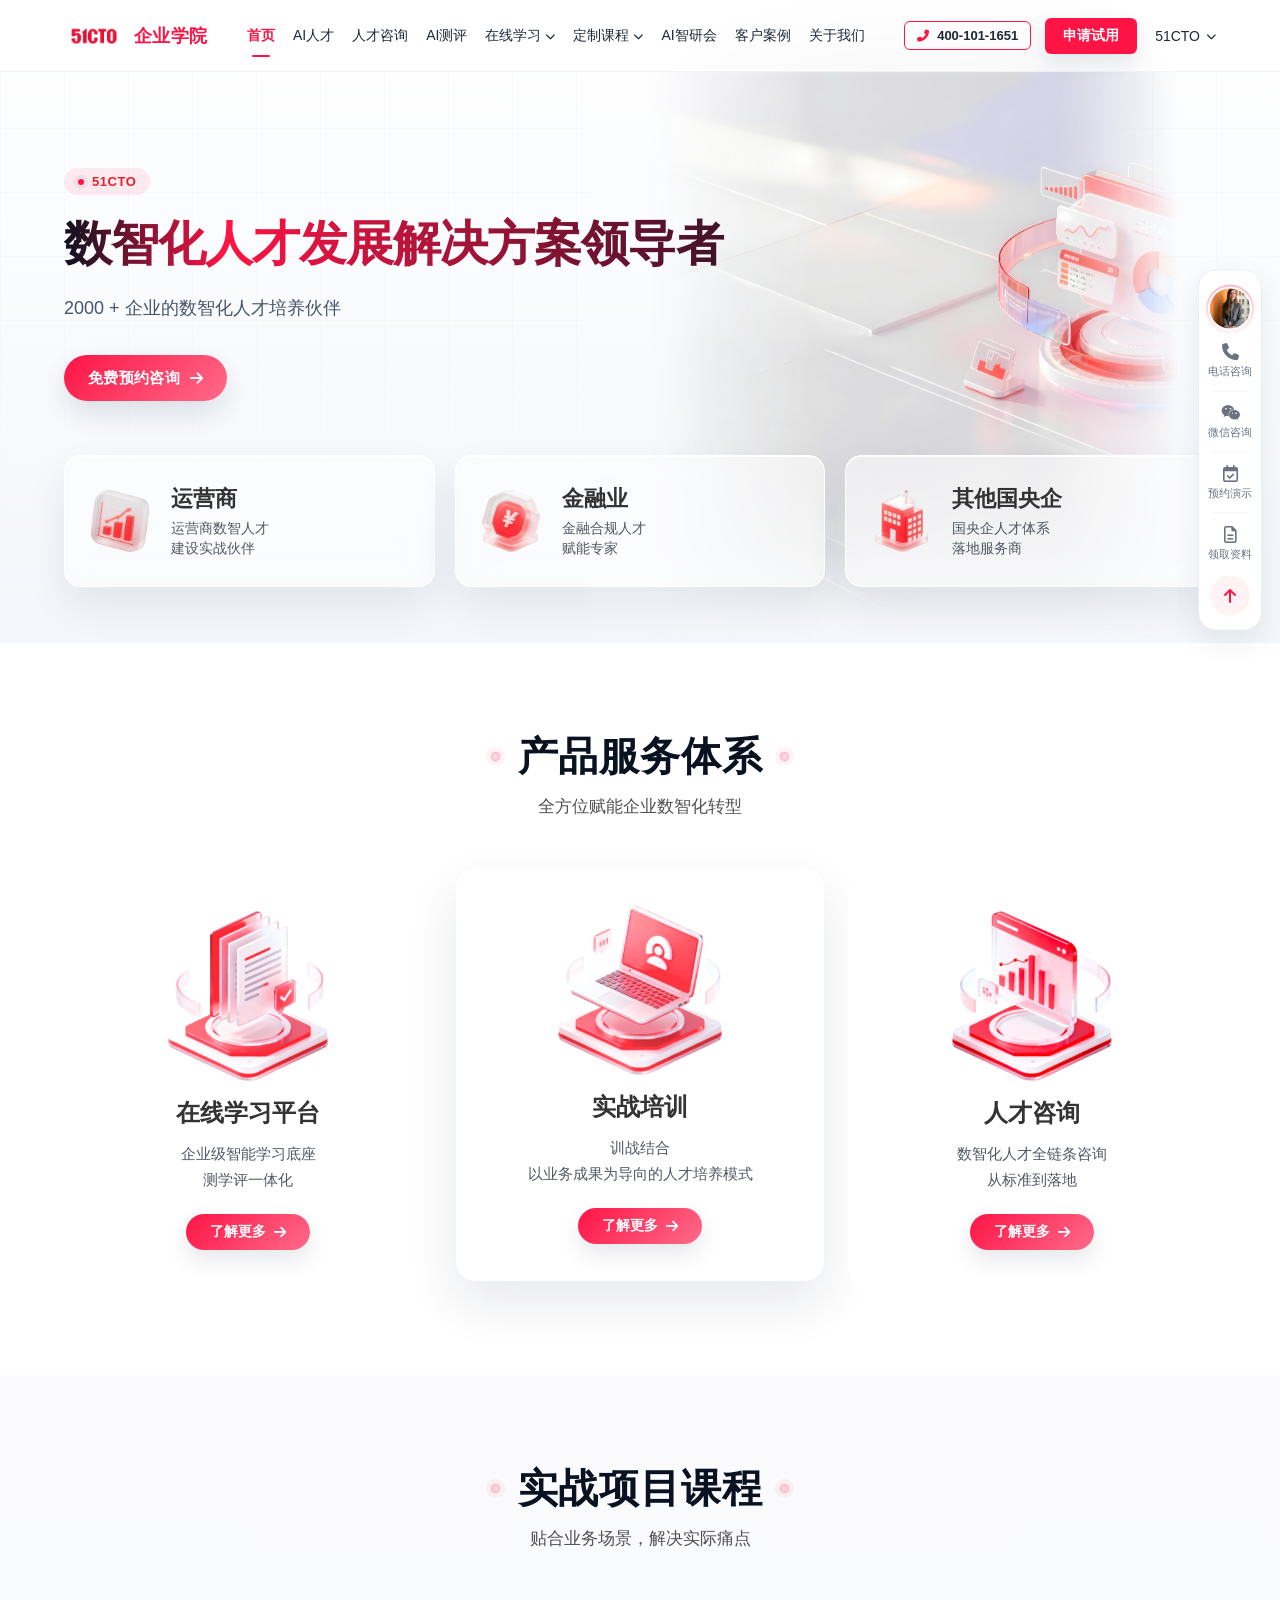
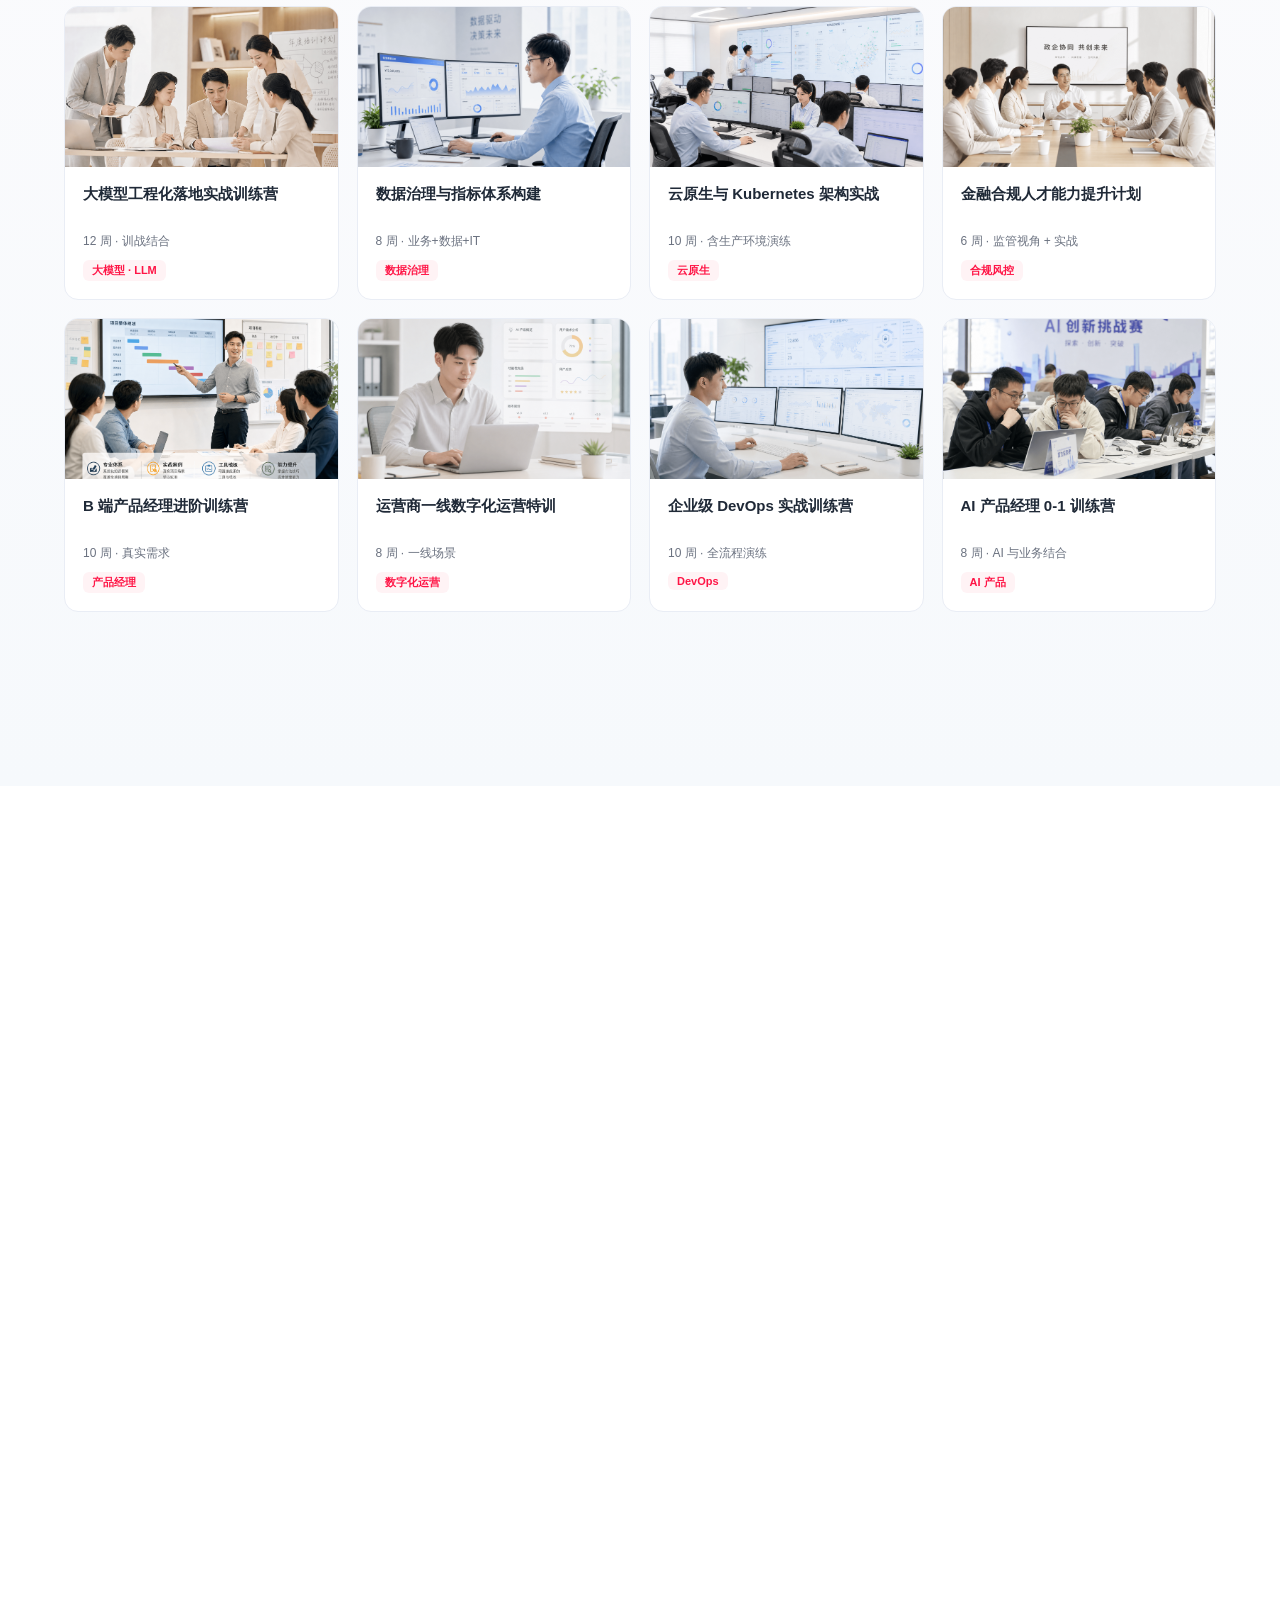
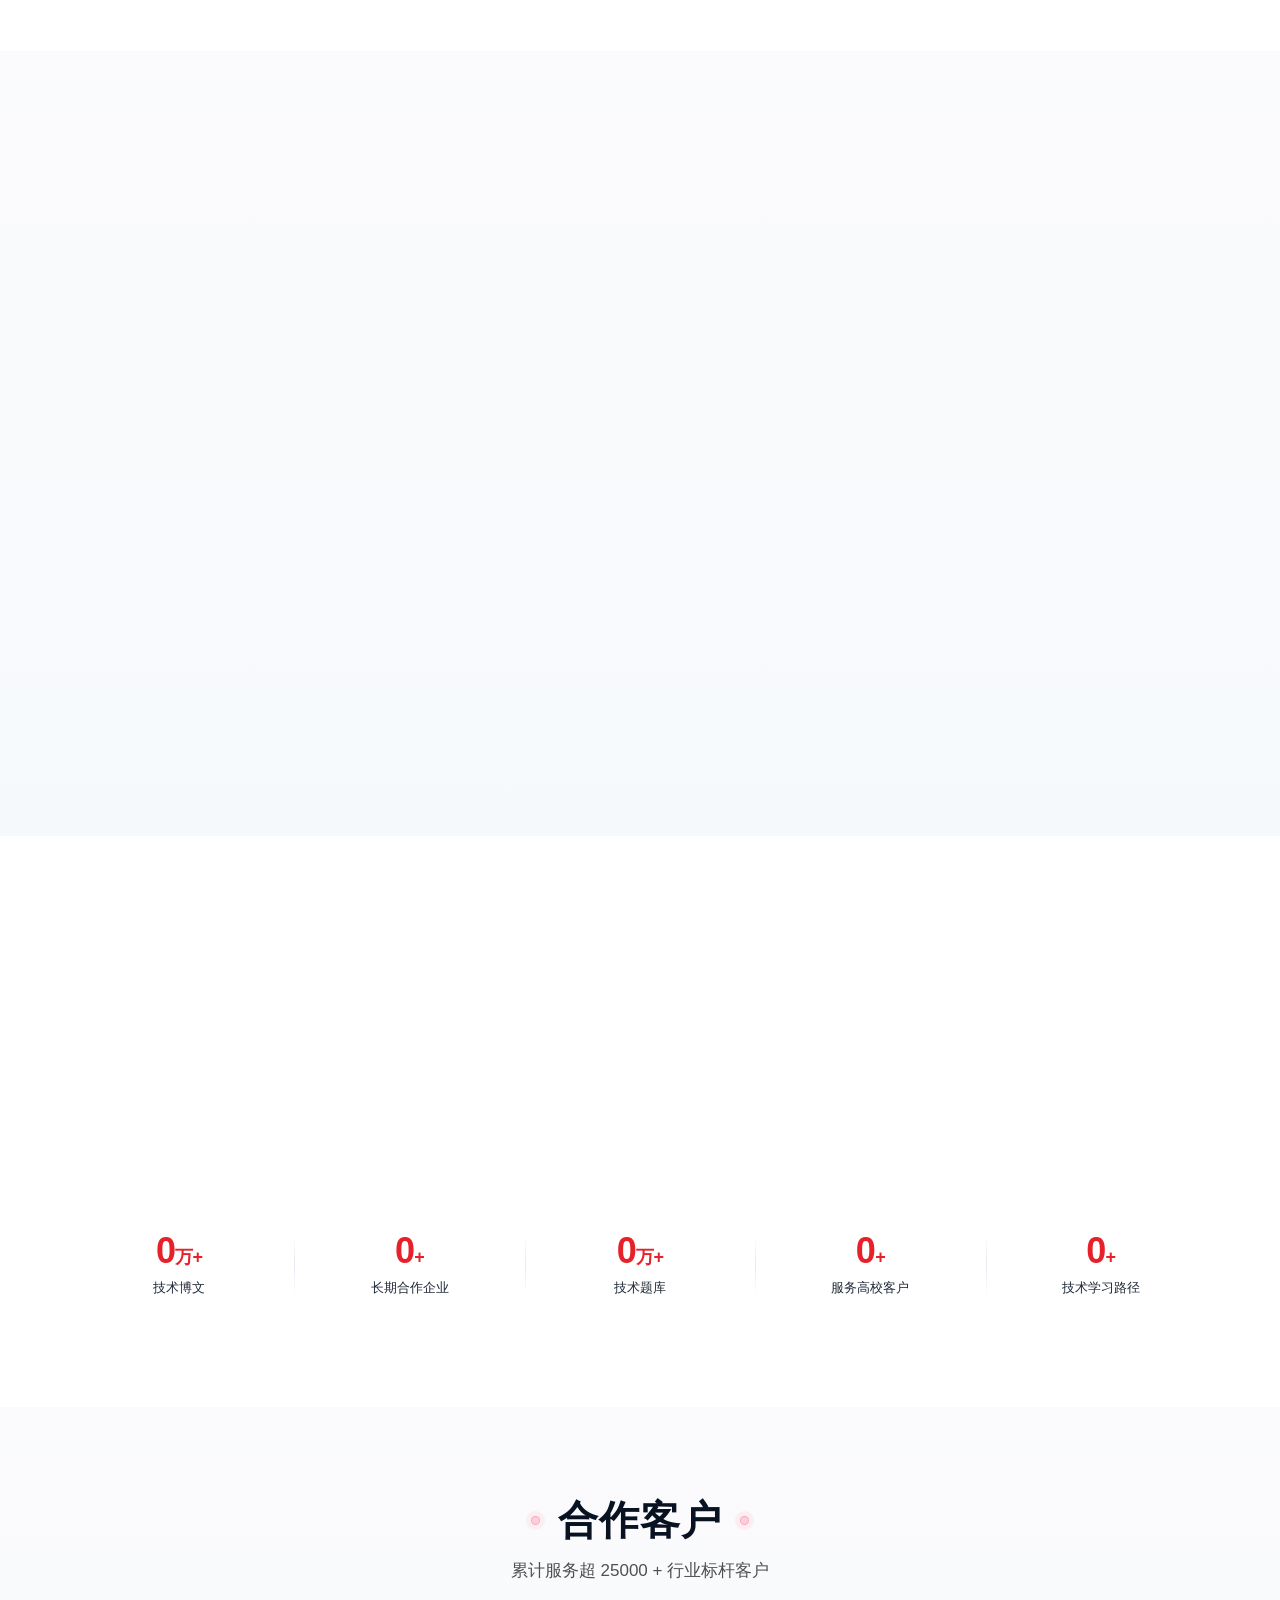
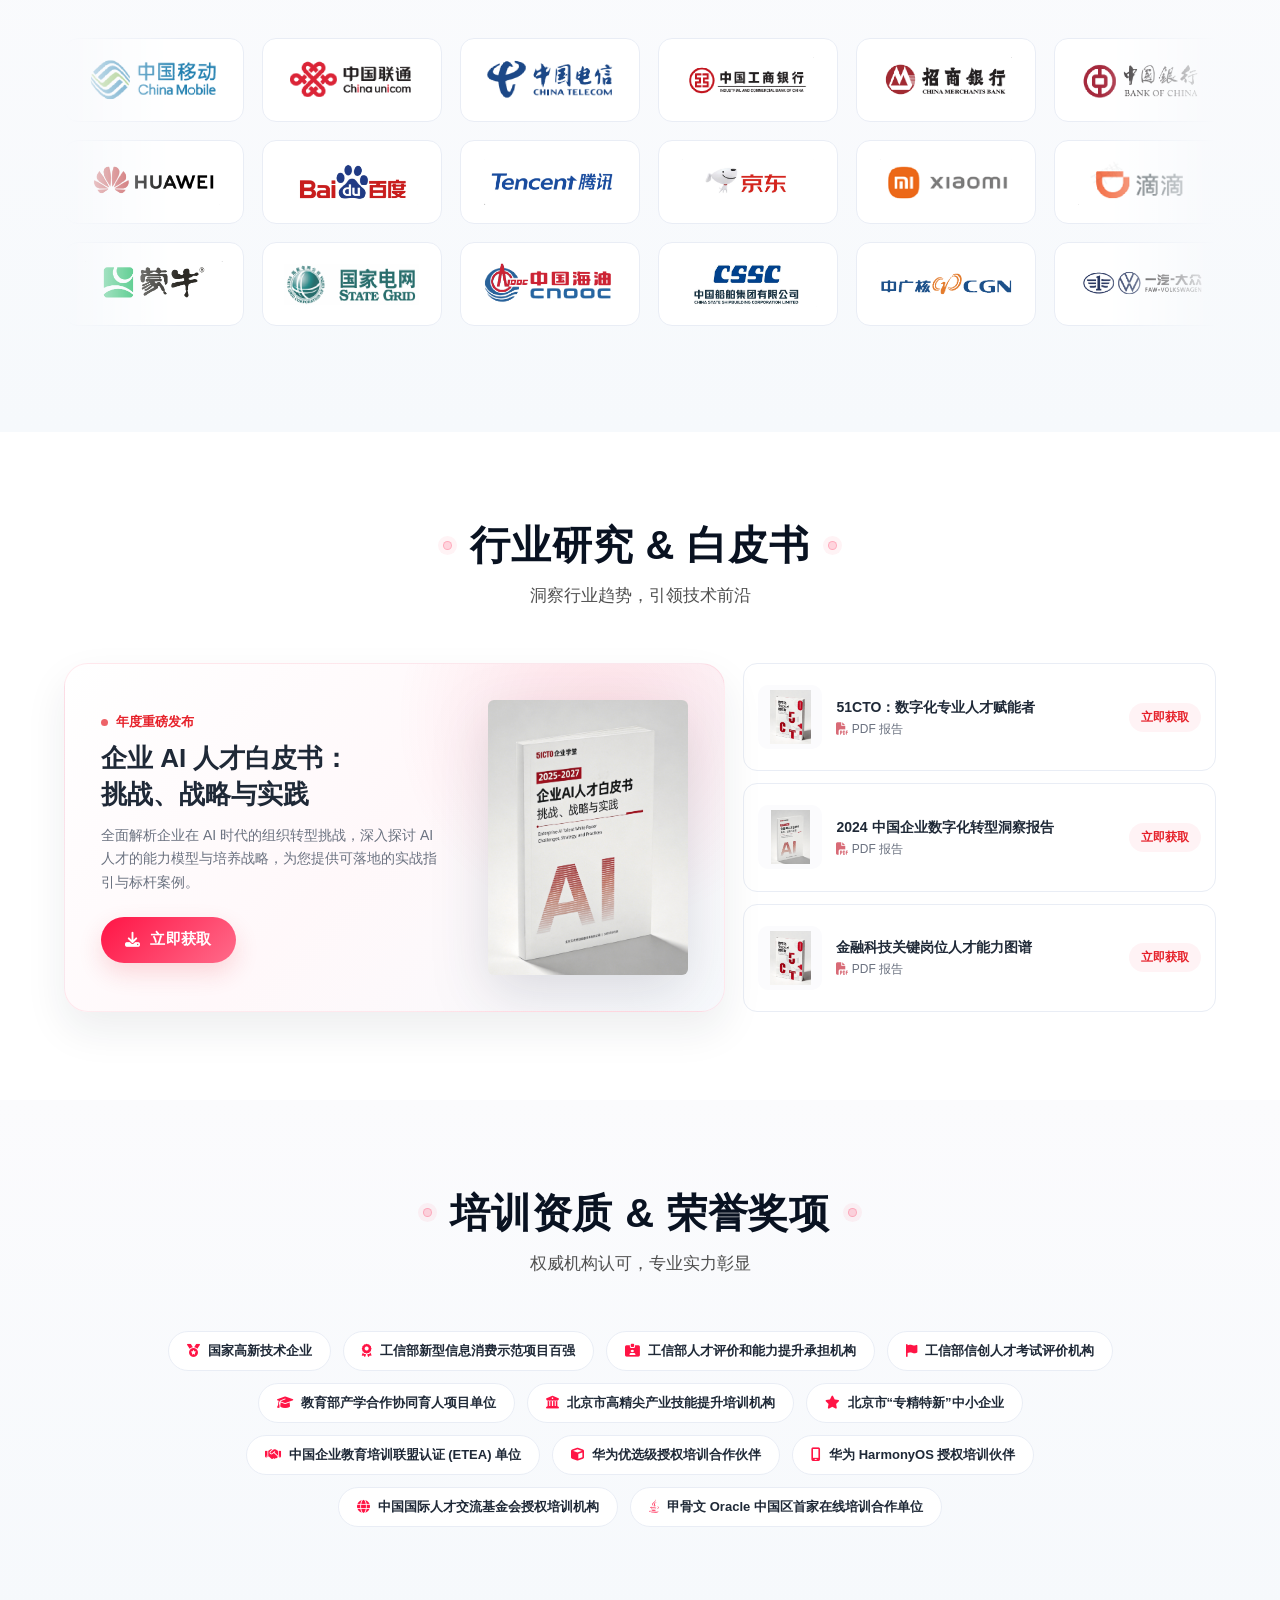
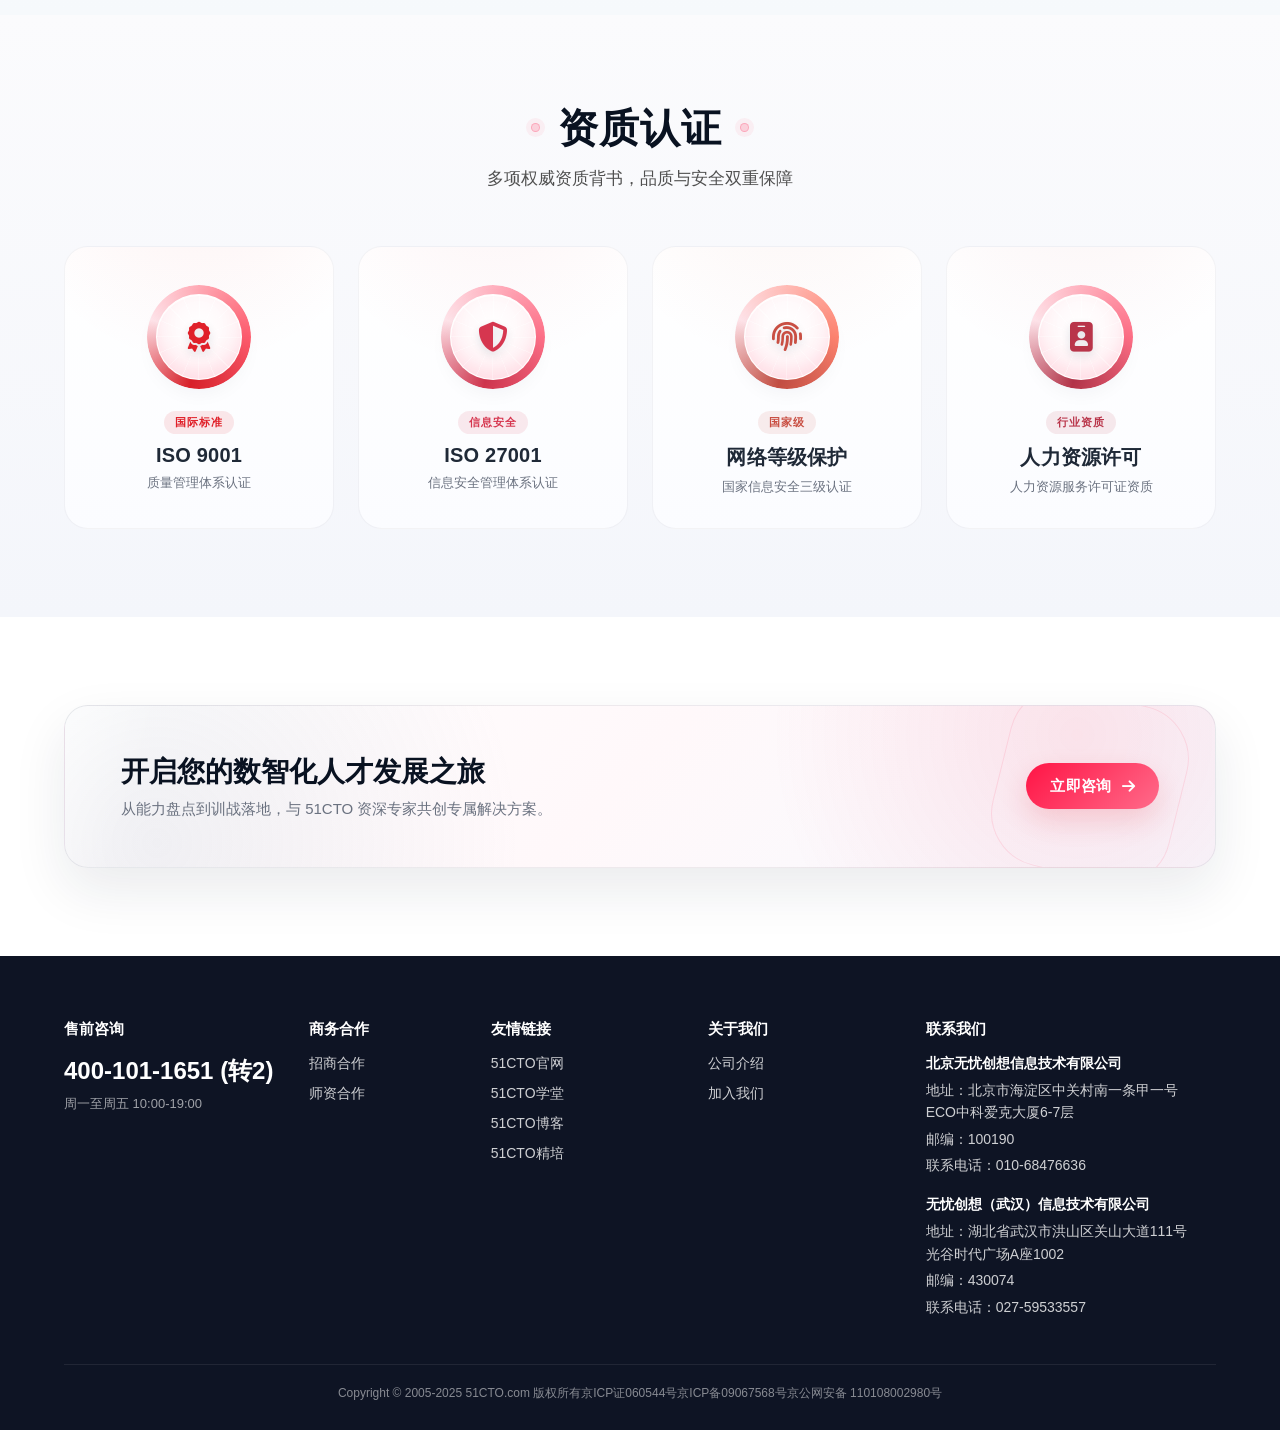
==== index.html @ c0bdb16b "第一次提交：导入本地项目" ====
<!DOCTYPE html>
<html lang="zh-CN">
<head>
<meta charset="UTF-8" />
<meta name="viewport" content="width=device-width, initial-scale=1.0" />
<title>51CTO 企业学院 — 数智化人才发展解决方案领导者</title>
<link rel="stylesheet" href="https://cdnjs.cloudflare.com/ajax/libs/font-awesome/6.4.0/css/all.min.css">
<link rel="stylesheet" href="assets/site.css">
<style>
/* Page-specific overrides */
.home-hero{padding-top:168px;padding-bottom:56px;background:linear-gradient(180deg,
  rgba(255,255,255,1) 0%,
  rgba(248,250,253,1) 60%,
  rgba(243,246,250,1) 100%);
}
/* Hero video — main subject on the right, text on the left */
.home-hero .container{position:relative;z-index:3}
.home-hero .hero-video-wrap{
  position:absolute;top:0;right:8%;bottom:0;
  width:46%;height:auto;
  overflow:hidden;pointer-events:none;z-index:1;
}
.home-hero .hero-video{
  position:absolute;inset:0;width:100%;height:100%;
  object-fit:cover;object-position:center center;
  display:block;
  -webkit-mask-image:
    linear-gradient(to right, rgba(0,0,0,0) 0%, #000 18%, #000 80%, rgba(0,0,0,0) 100%),
    linear-gradient(to bottom, rgba(0,0,0,0) 0%, #000 12%, #000 86%, rgba(0,0,0,0) 100%);
  mask-image:
    linear-gradient(to right, rgba(0,0,0,0) 0%, #000 18%, #000 80%, rgba(0,0,0,0) 100%),
    linear-gradient(to bottom, rgba(0,0,0,0) 0%, #000 12%, #000 86%, rgba(0,0,0,0) 100%);
  -webkit-mask-composite:source-in;
  mask-composite:intersect;
}
.home-hero .hero-video-wrap::before{
  content:'';position:absolute;inset:0;z-index:2;
  background:linear-gradient(180deg,
    rgba(255,255,255,1) 0%,
    rgba(248,250,253,1) 60%,
    rgba(243,246,250,1) 100%);
  -webkit-mask-image:linear-gradient(to right,
    #000 0%, #000 10%, rgba(0,0,0,0.55) 22%, rgba(0,0,0,0) 38%);
  mask-image:linear-gradient(to right,
    #000 0%, #000 10%, rgba(0,0,0,0.55) 22%, rgba(0,0,0,0) 38%);
}
.home-hero .hero-video-wrap::after{
  content:'';position:absolute;inset:0;z-index:2;
  background:linear-gradient(180deg,
    rgba(255,255,255,0) 72%,
    rgba(248,250,253,0.55) 92%,
    rgba(243,246,250,1) 100%);
}
.home-hero .container > .reveal:not(.industry-cards){max-width:800px}
@media (max-width:1080px){
  .home-hero .hero-video-wrap{width:48%;right:3%;height:auto;top:0;}
  .home-hero .hero-video-wrap::before{
    background:linear-gradient(180deg,
      rgba(255,255,255,1) 0%,
      rgba(248,250,253,1) 60%,
      rgba(243,246,250,1) 100%);
  }
}
@media (max-width:768px){
  .home-hero .hero-video-wrap{display:none}
  .home-hero .container > .reveal:not(.industry-cards){max-width:none}
}
.home-hero::before{
  /* keep faint grid, dimmer over the image */
  opacity:0.5;
}
.home-hero h1{font-size:48px}
.industry-cards{
  position:relative;z-index:2;
  margin-top:54px;display:grid;grid-template-columns:repeat(3,minmax(0,1fr));gap:20px;
}
.ic{
  position:relative;display:grid;grid-template-columns:68px 1fr;align-items:center;gap:14px;
  height:132px;padding:20px 24px;border-radius:16px;
  background:rgba(255,255,255,0.55);border:1px solid rgba(255,255,255,1);
  backdrop-filter:blur(14px);-webkit-backdrop-filter:blur(14px);
  box-shadow:0 18px 40px rgba(28,39,64,0.08),inset 0 1px 0 rgba(255,255,255,0.95);
  transition:transform .35s ease, box-shadow .35s ease, background .35s ease;
}
.ic:hover{transform:translateY(-6px);background:rgba(255,255,255,0.78);
  box-shadow:0 26px 52px rgba(28,39,64,0.12),inset 0 1px 0 rgba(255,255,255,0.98)}
.ic .ic-icon{width:62px;height:62px;background-size:contain;background-repeat:no-repeat;background-position:center}
.ic .ic-icon.op{background-image:url('assets/icon-operator.png')}
.ic .ic-icon.fi{background-image:url('assets/icon-finance.png')}
.ic .ic-icon.gv{background-image:url('assets/icon-govt.png')}
.ic .ic-title{font-weight:700;font-size:22px;color:var(--ink-3);margin-bottom:4px}
.ic .ic-desc{font-size:14px;line-height:1.45;color:rgba(9,18,33,0.7)}

/* Services panel */
.services-panel{
  position:relative;padding:0;border-radius:0;background:transparent;
  box-shadow:none;
  display:grid;grid-template-columns:repeat(3,minmax(0,1fr));gap:24px;overflow:visible;
}
.service{
  position:relative;padding:36px 28px;border-radius:20px;background:#fff;border:1px solid rgba(255,255,255,0.92);
  display:flex;flex-direction:column;align-items:center;text-align:center;
  transition:transform .35s ease, box-shadow .35s ease, border-color .35s ease;overflow:hidden;
}
.service .bg-glyph{
  position:absolute;right:-30px;bottom:-40px;font-size:200px;line-height:1;color:transparent;
  pointer-events:none;font-weight:900;
  transition:transform .55s cubic-bezier(0.34,1.56,0.64,1), color .35s, right .55s ease;
}
.service:hover .bg-glyph{transform:rotate(-12deg) scale(1.18);color:rgba(230,33,42,0.10);right:-14px}
.service .s-img{
  width:170px;height:170px;background-size:contain;background-repeat:no-repeat;background-position:center;
  margin-bottom:8px;position:relative;z-index:2;
  transition:transform .55s cubic-bezier(0.34,1.56,0.64,1);
  will-change:transform;
}
.service:hover .s-img{
  transform:translateY(-12px) scale(1.08) rotate(-2deg);
  animation:icon-float 2.4s ease-in-out infinite;
}
.service.featured:hover .s-img{
  transform:translateY(-14px) scale(1.10) rotate(2deg);
}
@keyframes icon-float{
  0%,100%{transform:translateY(-12px) scale(1.08) rotate(-2deg)}
  50%    {transform:translateY(-18px) scale(1.10) rotate(2deg)}
}
.service::before{
  content:'';position:absolute;inset:0;
  background:radial-gradient(circle at 50% 0%, rgba(148,163,184,0.10), transparent 50%);
  opacity:0;transition:opacity .35s ease;pointer-events:none;z-index:1;
}
.service:hover::before{opacity:1}
.service .s-img.platform{background-image:url('assets/icon-platform.png')}
.service .s-img.training{background-image:url('assets/icon-training.png')}
.service .s-img.consult{background-image:url('assets/icon-consult.png')}
.service h3{margin:8px 0 12px;font-size:24px;font-weight:700;color:var(--ink-3);position:relative;z-index:2;transition:color .3s ease, letter-spacing .3s ease}
.service:hover h3{color:var(--ink);letter-spacing:0.04em}
.service p{margin:0 0 22px;font-size:15px;line-height:1.7;color:rgba(9,18,33,0.7);position:relative;z-index:2}
.service .more{
  display:inline-flex;align-items:center;gap:8px;padding:9px 24px;border-radius:999px;color:#fff;font-size:14px;font-weight:700;
  background:linear-gradient(135deg,var(--red) 0%,var(--red-soft) 100%);
  box-shadow:0 10px 22px rgba(20,32,56,0.10);transition:transform .3s ease, box-shadow .3s ease, gap .3s ease;
  position:relative;z-index:2;overflow:hidden;
}
.service .more::before{
  content:'';position:absolute;top:0;left:-100%;width:60%;height:100%;
  background:linear-gradient(90deg, transparent, rgba(255,255,255,0.45), transparent);
  transition:left .6s ease;
}
.service .more:hover{transform:translateY(-2px) scale(1.04);box-shadow:0 14px 28px rgba(20,32,56,0.16);gap:12px}
.service .more:hover::before{left:120%}
.service .more i{transition:transform .3s ease}
.service .more:hover i{transform:translateX(3px)}
.service.featured{border-color:transparent;box-shadow:0 22px 50px rgba(20,32,56,0.10);transform:translateY(-6px)}
.service:hover{transform:translateY(-14px);box-shadow:0 32px 64px rgba(20,32,56,0.14)}
.service.featured:hover{transform:translateY(-18px)}

/* Courses */
.courses{display:grid;grid-template-columns:repeat(4,minmax(0,1fr));gap:18px}
.course{background:#fff;border:1px solid var(--line);border-radius:14px;overflow:hidden;
  transition:transform .3s ease, box-shadow .3s ease, border-color .3s ease;display:flex;flex-direction:column}
.course:hover{transform:translateY(-6px);box-shadow:var(--shadow-card-lg)}
.course .thumb{height:160px;background:#FFF6F8;background-size:cover;background-position:center;position:relative}
.course .body{padding:16px 18px 18px}
.course h4{margin:0;font-size:15px;font-weight:700;color:var(--ink-2);line-height:1.45;
  display:-webkit-box;-webkit-line-clamp:2;line-clamp:2;-webkit-box-orient:vertical;overflow:hidden;min-height:42px}
.course .meta{color:var(--muted-2);font-size:12px;margin-top:8px}
.course .tag{display:inline-block;margin-top:10px;padding:3px 9px;border-radius:6px;background:var(--red-50);color:var(--red);font-size:11px;font-weight:600}

/* Experts (poster cards with portrait + expand on hover) */
.experts{
  display:flex;gap:16px;align-items:stretch;
  height:460px;
}
.expert-poster{
  position:relative;flex:1 1 0;min-width:0;
  border-radius:18px;overflow:hidden;
  background:linear-gradient(180deg,#F6F8FB 0%,#EEF2F7 54%,#E7ECF3 100%);
  cursor:pointer;
  transition:flex .55s cubic-bezier(0.16,1,0.3,1);
}
.expert-poster.is-open{flex:2.4 1 0}
.expert-poster .photo{
  position:absolute;left:0;right:0;bottom:0;top:0;
  background-size:auto 95%;
  background-position:center bottom;
  background-repeat:no-repeat;
  transition:transform .6s cubic-bezier(0.16,1,0.3,1), filter .4s ease;
  filter:saturate(0.9);
}
.expert-poster.is-open .photo{transform:scale(1.03);filter:saturate(1.05)}
.expert-poster::before{
  content:'';position:absolute;inset:0;
  background:linear-gradient(180deg,rgba(15,23,42,0) 30%,rgba(15,23,42,0.55) 78%,rgba(15,23,42,0.86) 100%);
  z-index:2;pointer-events:none;
  transition:opacity .35s ease;
}
.expert-poster .info{
  position:absolute;left:0;right:0;bottom:0;z-index:3;
  padding:22px 22px 24px;color:#fff;
}
.expert-poster .name-row{display:flex;align-items:center;gap:8px;margin-bottom:6px}
.expert-poster .name-row::before{content:'';width:3px;height:18px;border-radius:999px;background:var(--red)}
.expert-poster h4{margin:0;font-size:20px;font-weight:800;color:#fff;letter-spacing:0.02em;
  text-shadow:0 2px 8px rgba(0,0,0,0.35)}
.expert-poster .role{font-size:13px;color:rgba(255,255,255,0.86);margin-bottom:0;
  text-shadow:0 1px 6px rgba(0,0,0,0.4)}
.expert-poster .blurb{
  max-height:0;opacity:0;margin:0;padding:0;
  font-size:13px;line-height:1.7;color:rgba(255,255,255,0.92);
  overflow:hidden;
  transition:max-height .45s ease, opacity .35s ease .05s, margin .35s ease;
}
.expert-poster .blurb b{color:#fff;font-weight:700}
.expert-poster.is-open .blurb{max-height:120px;opacity:1;margin:12px 0 0}
.expert-poster .badge{
  position:absolute;top:14px;left:14px;z-index:3;
  padding:4px 12px;border-radius:999px;
  background:rgba(255,255,255,0.18);color:#fff;
  font-size:11px;font-weight:700;letter-spacing:0.04em;
  backdrop-filter:blur(8px);-webkit-backdrop-filter:blur(8px);
  border:1px solid rgba(255,255,255,0.22);
  transition:background .25s ease, color .25s ease;
}
.expert-poster.is-open .badge{background:var(--red);border-color:var(--red)}

/* Stats */
.stats{display:grid;grid-template-columns:repeat(5,minmax(0,1fr))}
.stat{position:relative;text-align:center;padding:22px 16px}
.stat + .stat::before{content:'';position:absolute;left:0;top:24px;bottom:24px;width:1px;
  background:linear-gradient(180deg,transparent,rgba(226,232,240,0.95),transparent)}
.stat .num{font-weight:800;font-size:36px;line-height:1;color:var(--red-deep);letter-spacing:-0.02em}
.stat .num small{font-size:18px;font-weight:700}
.stat .label{margin-top:10px;font-size:13px;color:var(--ink-2);font-weight:500}

/* Cases tabs (5 标杆案例) */
.cases-wrap{display:grid;grid-template-columns:240px 1fr;gap:20px}
.case-tabs{display:flex;flex-direction:column;gap:10px}
.case-tab{
  text-align:left;padding:18px 20px;border-radius:14px;background:#F4F5F7;color:var(--ink-2);
  font-size:14px;font-weight:600;cursor:pointer;
  display:flex;align-items:center;gap:12px;
  transition:background .2s, color .2s, transform .2s;
  position:relative;
  flex:1;
}
.case-tab:hover{background:#EAECEF}
.case-tab.active{background:var(--red);color:#fff;box-shadow:0 6px 16px rgba(20,32,56,0.14)}
.case-tab i{font-size:18px;opacity:0.75}
.case-tab.active i{opacity:1}
.case-panel{
  position:relative;border-radius:18px;overflow:hidden;background:#1c1c24;min-height:380px;
  display:flex;align-items:center;padding:40px;color:#fff;
  cursor:pointer;transition:box-shadow .35s;
}
.case-panel:hover{
  box-shadow:0 24px 56px rgba(20,32,56,0.14);
}
.case-panel-arrow{
  position:absolute;right:36px;bottom:36px;width:48px;height:48px;border-radius:50%;
  background:rgba(255,255,255,0.15);backdrop-filter:blur(10px);-webkit-backdrop-filter:blur(10px);
  border:1px solid rgba(255,255,255,0.2);display:grid;place-items:center;
  font-size:20px;color:#fff;opacity:0;transform:translateX(-10px);
  transition:all .35s ease;z-index:3;
}
.case-panel:hover .case-panel-arrow{
  opacity:1;transform:translateX(0);background:var(--red);border-color:var(--red);
}
.case-panel::before{
  content:'';position:absolute;inset:0;
  background:linear-gradient(135deg,rgba(0,0,0,0.55) 0%,rgba(0,0,0,0.25) 60%,rgba(0,0,0,0.05) 100%);
}
.case-panel::after{
  content:'';position:absolute;inset:0;
  background:url('assets/case_bg/case-1.jpeg') center/cover no-repeat;
  z-index:-1;
}
.case-panel.with-bg{background-color:#1c1c24}
.case-content{position:relative;z-index:2;max-width:560px}
.case-content h3{margin:0 0 18px;font-size:24px;font-weight:800;line-height:1.4}
.case-content .pts{display:flex;flex-direction:column;gap:12px}
.case-content .pt{display:flex;gap:12px;align-items:flex-start}
.case-content .pt::before{
  content:'';width:3px;height:18px;background:var(--red);border-radius:999px;flex:0 0 auto;margin-top:4px;
}
.case-content .pt p{margin:0;font-size:14px;line-height:1.7;color:rgba(255,255,255,0.9)}

/* Whitepaper resource */
.resources{display:grid;grid-template-columns:1.4fr 1fr;gap:18px}
.res-main{
  position:relative;border-radius:24px;padding:36px;overflow:hidden;color:var(--ink-2);
  background:
    radial-gradient(circle at 82% 16%, rgba(255,20,69,0.10), transparent 34%),
    linear-gradient(135deg,#FFFFFF 0%,#FFF8FA 48%,#F8FAFD 100%);
  border:1px solid rgba(255,20,69,0.08);
  display:grid;grid-template-columns:1fr 200px;gap:24px;align-items:center;
  box-shadow:0 18px 42px rgba(20,32,56,0.08);
}
.res-main img{filter:drop-shadow(0 18px 28px rgba(20,32,56,0.14));border-radius:6px;max-width:100%}
.res-main .tag{
  display:inline-flex;align-items:center;gap:8px;font-size:13px;margin-bottom:10px;
  color:var(--red-deep);font-weight:700;
}
.res-main .tag .dot{width:7px;height:7px;border-radius:999px;background:rgba(230,33,42,0.70)}
.res-main h3{margin:0 0 12px;font-size:26px;font-weight:800;line-height:1.35}
.res-main p{margin:0 0 22px;font-size:14px;line-height:1.7;color:var(--muted-2);max-width:340px}
.res-main .btn-white{
  background:linear-gradient(135deg,var(--red),var(--red-soft));
  color:#fff;
  box-shadow:0 10px 24px rgba(230,33,42,0.16);
}
.res-main .btn-white:hover{box-shadow:0 14px 30px rgba(230,33,42,0.20)}
.res-list{display:flex;flex-direction:column;gap:12px}
.res-item{
  background:#fff;border:1px solid var(--line);border-radius:14px;padding:14px;
  display:grid;grid-template-columns:64px 1fr auto;gap:14px;align-items:center;
  transition:transform .25s, box-shadow .25s, border-color .25s;cursor:pointer;
  flex:1;
}
.res-item:hover{transform:translateY(-4px);box-shadow:var(--shadow-card)}
.res-item .thumb{background:#FBFBFD;border-radius:10px;height:64px;display:grid;place-items:center;overflow:hidden}
.res-item .thumb img{max-height:54px;max-width:90%;object-fit:contain}
.res-item h5{margin:0;font-size:14px;font-weight:700;color:var(--ink-2);line-height:1.45;
  display:-webkit-box;-webkit-line-clamp:2;line-clamp:2;-webkit-box-orient:vertical;overflow:hidden}
.res-item .meta{color:var(--muted-2);font-size:12px;margin-top:4px}
.res-item .meta i{color:#D86A76!important}
.res-item .get-btn{
  display:inline-flex;align-items:center;gap:6px;padding:6px 12px;border-radius:999px;
  background:var(--red-50);color:var(--red-deep);font-size:12px;font-weight:700;
  transition:background .25s, color .25s;white-space:nowrap;
}
.res-item:hover .get-btn{background:var(--red);color:#fff}

/* Honors — light pill cloud with floating animation */
.honors-cloud{
  display:flex;flex-wrap:wrap;gap:12px;justify-content:center;
  max-width:980px;margin:0 auto;
}
.honor-chip{
  display:inline-flex;align-items:center;gap:8px;
  padding:10px 18px;border-radius:999px;
  background:#fff;border:1px solid var(--line);
  font-size:13px;font-weight:600;color:var(--ink-2);
  cursor:default;position:relative;
  transition:transform .35s cubic-bezier(0.34,1.56,0.64,1), background .25s, color .25s, box-shadow .25s;
  opacity:0;transform:translateY(14px);
  animation:chip-rise .6s cubic-bezier(0.16,1,0.3,1) forwards;
}
.honor-chip i{color:var(--red);font-size:13px;transition:transform .4s cubic-bezier(0.34,1.56,0.64,1)}
.honor-chip:hover{
  transform:translateY(-4px) scale(1.04);
  background:linear-gradient(135deg, #FFF5F7 0%, #FFFFFF 100%);
  box-shadow:0 12px 28px rgba(20,32,56,0.10);
}
.honor-chip:hover i{transform:rotate(15deg) scale(1.2)}
@keyframes chip-rise{
  from{opacity:0;transform:translateY(14px)}
  to  {opacity:1;transform:translateY(0)}
}
/* gently varied float animation on chips */
.honor-chip{animation-fill-mode:both}
.honor-chip:nth-child(3n)  {animation-delay:.05s}
.honor-chip:nth-child(3n+1){animation-delay:.15s}
.honor-chip:nth-child(3n+2){animation-delay:.25s}

/* Cert section — premium medal design */
.cert-section{background:linear-gradient(180deg,#FBFBFD 0%,#F4F6FB 100%)}
.cert-board{display:grid;grid-template-columns:repeat(4,minmax(0,1fr));gap:24px}
.cert-medal{
  --mc:#E0212A;
  --mc-soft:#FF5C6E;
  --mc-tint:rgba(224,33,42,0.10);
  position:relative;
  padding:38px 28px 30px;text-align:center;
  background:linear-gradient(180deg,#ffffff 0%,#fbfcff 100%);
  border:1px solid rgba(20,32,56,0.05);
  border-radius:24px;overflow:hidden;isolation:isolate;
  transition:transform .45s cubic-bezier(0.16,1,0.3,1), box-shadow .45s ease, border-color .45s ease;
}
.cert-medal::before{
  content:'';position:absolute;left:50%;top:-46%;width:160%;height:90%;
  transform:translateX(-50%);
  background:radial-gradient(ellipse at center top, var(--mc-tint), transparent 70%);
  opacity:0.7;z-index:-1;pointer-events:none;
}
.cert-medal:hover{
  transform:translateY(-8px);
  border-color:rgba(20,32,56,0.03);
  box-shadow:0 30px 60px rgba(20,32,56,0.10);
}
.cert-medal:nth-child(2){--mc:#D6364F;--mc-soft:#FF7088;--mc-tint:rgba(214,54,79,0.10)}
.cert-medal:nth-child(3){--mc:#C94F43;--mc-soft:#FF8470;--mc-tint:rgba(201,79,67,0.10)}
.cert-medal:nth-child(4){--mc:#B9354A;--mc-soft:#FF6F86;--mc-tint:rgba(185,53,74,0.10)}

.medal{
  position:relative;
  width:104px;height:104px;margin:0 auto 22px;
  display:grid;place-items:center;
}
.medal::before{
  content:'';position:absolute;inset:0;border-radius:50%;
  background:conic-gradient(from 90deg, var(--mc-soft) 0deg, var(--mc) 100deg, #ffe4ea 200deg, var(--mc-soft) 360deg);
  -webkit-mask:radial-gradient(circle, transparent 40px, #000 41px);
          mask:radial-gradient(circle, transparent 40px, #000 41px);
  filter:drop-shadow(0 6px 14px rgba(20,32,56,0.10));
  animation:medal-spin 18s linear infinite;
}
.medal::after{
  content:'';position:absolute;inset:9px;border-radius:50%;
  background:
    repeating-conic-gradient(from 0deg, rgba(255,255,255,0.55) 0deg 1.5deg, transparent 1.5deg 22.5deg),
    radial-gradient(circle at 50% 38%, #ffffff 0%, #fff7f9 55%, #ffe2e8 100%);
  border:1px solid rgba(255,255,255,0.92);
  box-shadow:
    inset 0 1px 0 #fff,
    inset 0 -12px 22px rgba(255,20,69,0.06),
    0 10px 22px rgba(20,32,56,0.06);
}
.medal i{
  position:relative;z-index:1;
  font-size:30px;color:var(--mc);
  text-shadow:0 4px 10px rgba(20,32,56,0.12);
  transition:transform .35s ease;
}
.cert-medal:hover .medal::before{animation-duration:6s}
.cert-medal:hover .medal i{transform:scale(1.08)}
@keyframes medal-spin{from{transform:rotate(0)}to{transform:rotate(360deg)}}

.cert-tag{
  display:inline-flex;align-items:center;
  padding:4px 11px;border-radius:999px;
  background:var(--mc-tint);color:var(--mc);
  font-size:11px;font-weight:700;letter-spacing:0.10em;
  margin-bottom:10px;text-transform:uppercase;
}
.cert-medal h4{margin:0 0 6px;font-size:20px;font-weight:800;color:var(--ink-2);letter-spacing:0.01em}
.cert-medal p{margin:0;font-size:13px;color:var(--muted-2);line-height:1.6}

/* Grand CTA — premium light-themed end-of-page block */
.home-cta-section{padding:96px 0 100px;background:#fff}
.grand-cta{
  position:relative;
  border-radius:36px;overflow:hidden;isolation:isolate;
  background:linear-gradient(135deg,#ffffff 0%,#fff8f9 50%,#fdf1f4 100%);
  border:1px solid rgba(255,255,255,0.92);
  box-shadow:0 38px 86px rgba(20,32,56,0.10), inset 0 1px 0 rgba(255,255,255,0.95);
}
.grand-cta-bg{position:absolute;inset:0;pointer-events:none;z-index:0;overflow:hidden}
.grand-cta-bg .orb{position:absolute;border-radius:50%;filter:blur(56px)}
.grand-cta-bg .orb.a{left:-100px;top:-120px;width:420px;height:420px;
  background:radial-gradient(circle, rgba(255,140,160,0.45), transparent 70%);
  animation:orb-drift 16s ease-in-out infinite}
.grand-cta-bg .orb.b{right:-140px;bottom:-160px;width:480px;height:480px;
  background:radial-gradient(circle, rgba(186,210,255,0.40), transparent 70%);
  animation:orb-drift 22s ease-in-out -10s infinite reverse}
.grand-cta-bg .orb.c{left:55%;top:-100px;width:260px;height:260px;
  background:radial-gradient(circle, rgba(255,210,225,0.40), transparent 70%);
  animation:orb-drift 26s ease-in-out -6s infinite}
@keyframes orb-drift{
  0%,100%{transform:translate(0,0) scale(1)}
  50%{transform:translate(28px,32px) scale(1.10)}
}
.grand-cta-bg .grid{
  position:absolute;inset:0;
  background-image:
    linear-gradient(rgba(15,23,42,0.06) 1px, transparent 1px),
    linear-gradient(90deg, rgba(15,23,42,0.06) 1px, transparent 1px);
  background-size:96px 96px;
  -webkit-mask-image:radial-gradient(circle at 30% 50%, #000 30%, transparent 80%);
          mask-image:radial-gradient(circle at 30% 50%, #000 30%, transparent 80%);
  opacity:0.55;
}
.grand-cta-inner{
  position:relative;z-index:1;
  display:grid;grid-template-columns:1.55fr 1fr;gap:64px;
  padding:68px 76px;align-items:center;
}
.grand-cta-copy .cta-kicker{
  display:inline-flex;align-items:center;gap:10px;
  padding:7px 16px;border-radius:999px;
  background:rgba(255,255,255,0.78);border:1px solid rgba(255,20,69,0.18);
  color:var(--red-deep);font-size:13px;font-weight:700;letter-spacing:0.06em;
  box-shadow:0 10px 24px rgba(20,32,56,0.06);
  margin-bottom:22px;
}
.grand-cta-copy .cta-kicker .dot{
  width:7px;height:7px;border-radius:50%;background:var(--red);
  box-shadow:0 0 0 4px rgba(255,20,69,0.14);
}
.grand-cta-copy h2{
  font-size:46px;font-weight:800;line-height:1.18;letter-spacing:0.01em;
  margin:0 0 22px;color:var(--ink);
}
.grand-cta-copy h2 .accent{
  background:linear-gradient(135deg, var(--red-deep), var(--red-soft));
  -webkit-background-clip:text;background-clip:text;color:transparent;
}
.grand-cta-copy > p{
  font-size:17px;line-height:1.75;color:var(--muted-3);
  margin:0 0 32px;max-width:540px;
}
.cta-stats{
  display:flex;gap:44px;flex-wrap:wrap;
  padding-top:26px;border-top:1px dashed rgba(20,32,56,0.10);
}
.cta-stats > div{display:flex;flex-direction:column}
.cta-stats strong{
  font-size:30px;font-weight:800;letter-spacing:0.01em;line-height:1.1;
  background:linear-gradient(135deg, var(--red-deep), var(--red-soft));
  -webkit-background-clip:text;background-clip:text;color:transparent;
}
.cta-stats span{font-size:13px;color:var(--muted-3);margin-top:6px}
.grand-cta-actions{display:flex;flex-direction:column;gap:14px;align-items:flex-start}
.btn-grand{
  position:relative;
  display:inline-flex;align-items:center;gap:14px;
  padding:18px 36px;border-radius:18px;
  background:linear-gradient(135deg, var(--red-deep) 0%, var(--red-soft) 100%);
  color:#fff;font-size:17px;font-weight:700;letter-spacing:0.02em;
  box-shadow:0 18px 40px rgba(230,33,42,0.30), inset 0 1px 0 rgba(255,255,255,0.30);
  transition:transform .3s cubic-bezier(0.16,1,0.3,1), box-shadow .3s;
  overflow:hidden;
}
.btn-grand::before{
  content:'';position:absolute;left:-40%;top:0;width:35%;height:100%;
  background:linear-gradient(90deg,transparent,rgba(255,255,255,0.42),transparent);
  transform:skewX(-22deg);
  animation:grand-sheen 4.5s ease-in-out infinite;
}
@keyframes grand-sheen{0%,35%{left:-40%}65%{left:140%}100%{left:140%}}
.btn-grand:hover{transform:translateY(-4px);box-shadow:0 24px 56px rgba(230,33,42,0.36)}
.btn-grand i{font-size:18px;transition:transform .3s ease}
.btn-grand:hover i{transform:translateX(6px)}
.btn-grand-ghost{
  display:inline-flex;align-items:center;gap:12px;
  padding:16px 30px;border-radius:18px;
  background:rgba(255,255,255,0.86);
  color:var(--ink-2);font-size:15px;font-weight:600;
  border:1px solid rgba(20,32,56,0.10);
  box-shadow:0 12px 28px rgba(20,32,56,0.06);
  backdrop-filter:blur(10px);
  transition:transform .3s ease, background .3s ease, color .3s ease, box-shadow .3s ease;
}
.btn-grand-ghost:hover{transform:translateY(-3px);background:#fff;color:var(--red-deep);box-shadow:0 18px 36px rgba(20,32,56,0.10)}
.cta-trust{
  display:inline-flex;align-items:center;gap:8px;
  font-size:12px;color:var(--muted-3);margin-top:6px;letter-spacing:0.04em;
}
.cta-trust i{color:#22c55e;font-size:14px}

@media (max-width:1080px){
  .home-hero h1{font-size:42px}
  .industry-cards,.services-panel{grid-template-columns:repeat(2,minmax(0,1fr))}
  .courses{grid-template-columns:repeat(2,minmax(0,1fr))}
  .experts{grid-template-columns:repeat(2,minmax(0,1fr))}
  .stats{grid-template-columns:repeat(3,minmax(0,1fr));row-gap:14px}
  .cases-wrap{grid-template-columns:1fr}
  .case-tabs{flex-direction:row;flex-wrap:wrap}
  .resources{grid-template-columns:1fr}
  .res-main{grid-template-columns:1fr}
  .cert-board{grid-template-columns:repeat(2,minmax(0,1fr))}
}
@media (max-width:640px){
  .home-hero{padding-top:110px;padding-bottom:56px}
  .home-hero h1{font-size:34px}
  .industry-cards,.services-panel,.courses,.experts,.cert-board{grid-template-columns:1fr}
  .stats{grid-template-columns:repeat(2,minmax(0,1fr))}
  .stat + .stat::before{display:none}
  .case-panel{padding:24px;min-height:320px}
  .grand-cta-inner{grid-template-columns:1fr;gap:32px;padding:40px 24px}
  .grand-cta-copy h2{font-size:32px}
  .cta-stats{gap:24px}
}
</style>
</head>
<body data-page="index" id="top">

<nav class="nav" id="site-nav"></nav>

<!-- ─── Hero ─── -->
<section class="hero home-hero" data-screen-label="01 Hero">
  <div class="hero-video-wrap" aria-hidden="true">
    <video class="hero-video" autoplay muted loop playsinline preload="auto" poster="assets/hero-bg-v2.png">
      <source src="assets/video/home-hero.mp4" type="video/mp4">
    </video>
  </div>
  <div class="container">
    <div class="reveal in">
      <span class="hero-eyebrow"><span class="dot"></span>51CTO</span>
      <h1>数智化人才发展解决方案领导者</h1>
      <p class="hero-sub">2000 + 企业的数智化人才培养伙伴</p>
      <div class="hero-actions">
        <a class="btn btn-primary" href="#cta">免费预约咨询 <i class="fas fa-arrow-right"></i></a>
      </div>
    </div>

    <div class="industry-cards reveal delay-1">
      <div class="ic"><div class="ic-icon op"></div><div><div class="ic-title">运营商</div><div class="ic-desc">运营商数智人才<br>建设实战伙伴</div></div></div>
      <div class="ic"><div class="ic-icon fi"></div><div><div class="ic-title">金融业</div><div class="ic-desc">金融合规人才<br>赋能专家</div></div></div>
      <div class="ic"><div class="ic-icon gv"></div><div><div class="ic-title">其他国央企</div><div class="ic-desc">国央企人才体系<br>落地服务商</div></div></div>
    </div>
  </div>
</section>

<!-- ─── 产品服务体系 ─── -->
<section class="section" id="services" data-screen-label="02 Services">
  <div class="container">
    <div class="section-head reveal">
      <h2><span class="bar"></span>产品服务体系<span class="bar"></span></h2>
      <p>全方位赋能企业数智化转型</p>
    </div>
    <div class="services-panel reveal delay-1">
      <div class="service">
        <div class="bg-glyph"><i class="fas fa-laptop-code"></i></div>
        <div class="s-img platform"></div>
        <h3>在线学习平台</h3>
        <p>企业级智能学习底座<br>测学评一体化</p>
        <a class="more" href="#">了解更多 <i class="fas fa-arrow-right"></i></a>
      </div>
      <div class="service featured">
        <div class="bg-glyph"><i class="fas fa-graduation-cap"></i></div>
        <div class="s-img training"></div>
        <h3>实战培训</h3>
        <p>训战结合<br>以业务成果为导向的人才培养模式</p>
        <a class="more" href="course.html">了解更多 <i class="fas fa-arrow-right"></i></a>
      </div>
      <div class="service">
        <div class="bg-glyph"><i class="fas fa-chart-line"></i></div>
        <div class="s-img consult"></div>
        <h3>人才咨询</h3>
        <p>数智化人才全链条咨询<br>从标准到落地</p>
        <a class="more" href="consulting.html">了解更多 <i class="fas fa-arrow-right"></i></a>
      </div>
    </div>
  </div>
</section>

<!-- ─── 实战项目课程 ─── -->
<section class="section alt" data-screen-label="03 Courses">
  <div class="container">
    <div class="section-head reveal">
      <h2><span class="bar"></span>实战项目课程<span class="bar"></span></h2>
      <p>贴合业务场景，解决实际痛点</p>
    </div>
    <div class="courses reveal delay-1">
      <article class="course">
        <div class="thumb" style="background-image:url('assets/course/1.png')"></div>
        <div class="body">
          <h4>大模型工程化落地实战训练营</h4>
          <div class="meta">12 周 · 训战结合</div>
          <span class="tag">大模型 · LLM</span>
        </div>
      </article>
      <article class="course">
        <div class="thumb" style="background-image:url('assets/course/2.png')"></div>
        <div class="body">
          <h4>数据治理与指标体系构建</h4>
          <div class="meta">8 周 · 业务+数据+IT</div>
          <span class="tag">数据治理</span>
        </div>
      </article>
      <article class="course">
        <div class="thumb" style="background-image:url('assets/course/3.png')"></div>
        <div class="body">
          <h4>云原生与 Kubernetes 架构实战</h4>
          <div class="meta">10 周 · 含生产环境演练</div>
          <span class="tag">云原生</span>
        </div>
      </article>
      <article class="course">
        <div class="thumb" style="background-image:url('assets/course/4.png')"></div>
        <div class="body">
          <h4>金融合规人才能力提升计划</h4>
          <div class="meta">6 周 · 监管视角 + 实战</div>
          <span class="tag">合规风控</span>
        </div>
      </article>
      <article class="course">
        <div class="thumb" style="background-image:url('assets/course/5.png')"></div>
        <div class="body">
          <h4>B 端产品经理进阶训练营</h4>
          <div class="meta">10 周 · 真实需求</div>
          <span class="tag">产品经理</span>
        </div>
      </article>
      <article class="course">
        <div class="thumb" style="background-image:url('assets/course/6.png')"></div>
        <div class="body">
          <h4>运营商一线数字化运营特训</h4>
          <div class="meta">8 周 · 一线场景</div>
          <span class="tag">数字化运营</span>
        </div>
      </article>
      <article class="course">
        <div class="thumb" style="background-image:url('assets/course/7.png')"></div>
        <div class="body">
          <h4>企业级 DevOps 实战训练营</h4>
          <div class="meta">10 周 · 全流程演练</div>
          <span class="tag">DevOps</span>
        </div>
      </article>
      <article class="course">
        <div class="thumb" style="background-image:url('assets/course/8.png')"></div>
        <div class="body">
          <h4>AI 产品经理 0-1 训练营</h4>
          <div class="meta">8 周 · AI 与业务结合</div>
          <span class="tag">AI 产品</span>
        </div>
      </article>
    </div>
    <div class="section-action reveal delay-2" style="text-align: center; margin-top: 40px;">
      <a href="course.html" class="btn btn-ghost" style="background:#fff;border-color:var(--line);box-shadow:var(--shadow-card);">查看更多课程 <i class="fas fa-arrow-right"></i></a>
    </div>
  </div>
</section>

<!-- ─── 实战专家 ─── -->
<section class="section" data-screen-label="04 Experts">
  <div class="container">
    <div class="section-head reveal">
      <h2><span class="bar"></span>实战专家<span class="bar"></span></h2>
      <p>汇聚行业顶尖讲师与实战派顾问</p>
    </div>
    <div class="experts reveal delay-1" id="experts">
      <div class="expert-poster is-open" data-i="0">
        <span class="badge">大模型</span>
        <div class="photo" style="background-image:url('assets/teachers/1.png')"></div>
        <div class="info">
          <div class="name-row"><h4>艾老师</h4></div>
          <div class="role">资深算法工程师</div>
          <div class="blurb"><b>近 2 年落地多个大模型实战项目</b>，10 年算法经验，专注 AI 工程化落地。</div>
        </div>
      </div>
      <div class="expert-poster" data-i="1">
        <span class="badge">云原生</span>
        <div class="photo" style="background-image:url('assets/teachers/2.png')"></div>
        <div class="info">
          <div class="name-row"><h4>韩老师</h4></div>
          <div class="role">资深 K8s 架构师</div>
          <div class="blurb"><b>国内最早的 K8s 布道者</b>，全网学员超 200 万。</div>
        </div>
      </div>
      <div class="expert-poster" data-i="2">
        <span class="badge">架构</span>
        <div class="photo" style="background-image:url('assets/teachers/3.png')"></div>
        <div class="info">
          <div class="name-row"><h4>齐老师</h4></div>
          <div class="role">原京东金融架构师</div>
          <div class="blurb"><b>曾主导多个大型系统架构设计</b>，16 年研发经验。</div>
        </div>
      </div>
      <div class="expert-poster" data-i="3">
        <span class="badge">产品</span>
        <div class="photo" style="background-image:url('assets/teachers/4.png')"></div>
        <div class="info">
          <div class="name-row"><h4>李老师</h4></div>
          <div class="role">原百度资深产品专家</div>
          <div class="blurb"><b>12 年大数据平台、低代码产品经验</b>。</div>
        </div>
      </div>
      <div class="expert-poster" data-i="4">
        <span class="badge">云架构</span>
        <div class="photo" style="background-image:url('assets/teachers/5.png')"></div>
        <div class="info">
          <div class="name-row"><h4>王老师</h4></div>
          <div class="role">前阿里技术总监</div>
          <div class="blurb"><b>15 年云计算架构经验</b>，精通分布式系统设计。</div>
        </div>
      </div>
      <div class="expert-poster" data-i="5">
        <span class="badge">数据</span>
        <div class="photo" style="background-image:url('assets/teachers/6.png')"></div>
        <div class="info">
          <div class="name-row"><h4>张老师</h4></div>
          <div class="role">腾讯高级数据科学家</div>
          <div class="blurb"><b>专注推荐系统与机器学习</b>，多项专利发明人。</div>
        </div>
      </div>
    </div>
    <div class="section-action reveal delay-2" style="text-align: center; margin-top: 40px;">
      <a href="course.html" class="btn btn-ghost" style="background:#fff;border-color:var(--line);box-shadow:var(--shadow-card);">查看更多专家 <i class="fas fa-arrow-right"></i></a>
    </div>
  </div>
</section>

<!-- ─── 客户案例 (tabs) ─── -->
<section class="section alt" data-screen-label="05 Cases">
  <div class="container">
    <div class="section-head reveal">
      <h2><span class="bar"></span>客户案例<span class="bar"></span></h2>
      <p>携手行业标杆，共创数智未来</p>
    </div>
    <div class="cases-wrap reveal delay-1">
      <div class="case-tabs" id="case-tabs"></div>
      <a href="case-detail-1.html" class="case-panel" id="case-panel">
        <div class="case-content" id="case-content"></div>
        <div class="case-panel-arrow"><i class="fas fa-arrow-right"></i></div>
      </a>
    </div>
    <div class="section-action reveal delay-2" style="text-align: center; margin-top: 40px;">
      <a href="cases.html" class="btn btn-ghost" style="background:#fff;border-color:var(--line);box-shadow:var(--shadow-card);">查看更多案例 <i class="fas fa-arrow-right"></i></a>
    </div>
  </div>
</section>

<!-- ─── 关键数据 ─── -->
<section class="section" data-screen-label="06 Stats">
  <div class="container">
    <div class="section-head reveal">
      <h2><span class="bar"></span>关键数据<span class="bar"></span></h2>
      <p>实力见证，值得信赖的合作伙伴</p>
    </div>
    <div class="stats reveal delay-1" style="margin-bottom:36px">
      <div class="stat"><div class="num">3000<small>万+</small></div><div class="label">注册用户</div></div>
      <div class="stat"><div class="num">32000<small>+</small></div><div class="label">原创实战视频课程</div></div>
      <div class="stat"><div class="num">850<small>万+</small></div><div class="label">学习用户</div></div>
      <div class="stat"><div class="num">94<small>万+</small></div><div class="label">视频总数量</div></div>
      <div class="stat"><div class="num">12000<small>+</small></div><div class="label">汇聚技术专家</div></div>
    </div>
    <div class="stats reveal delay-2">
      <div class="stat"><div class="num">300<small>万+</small></div><div class="label">技术博文</div></div>
      <div class="stat"><div class="num">25000<small>+</small></div><div class="label">长期合作企业</div></div>
      <div class="stat"><div class="num">46<small>万+</small></div><div class="label">技术题库</div></div>
      <div class="stat"><div class="num">1800<small>+</small></div><div class="label">服务高校客户</div></div>
      <div class="stat"><div class="num">2000<small>+</small></div><div class="label">技术学习路径</div></div>
    </div>
  </div>
</section>

<!-- ─── 合作客户 ─── -->
<section class="section alt" data-screen-label="07 Clients">
  <div class="container">
    <div class="section-head reveal">
      <h2><span class="bar"></span>合作客户<span class="bar"></span></h2>
      <p>累计服务超 25000 + 行业标杆客户</p>
    </div>
    <div class="marquee-mask reveal delay-1">
      <div class="marquee" id="logo-row1"></div>
      <div class="marquee rev" id="logo-row2"></div>
      <div class="marquee" id="logo-row3"></div>
    </div>
  </div>
</section>

<!-- ─── 行业研究 & 白皮书 ─── -->
<section class="section" data-screen-label="08 Resources">
  <div class="container">
    <div class="section-head reveal">
      <h2><span class="bar"></span>行业研究 &amp; 白皮书<span class="bar"></span></h2>
      <p>洞察行业趋势，引领技术前沿</p>
    </div>
    <div class="resources reveal delay-1">
      <div class="res-main">
        <div>
          <div class="tag"><span class="dot"></span>年度重磅发布</div>
          <h3>企业 AI 人才白皮书：<br>挑战、战略与实践</h3>
          <p>全面解析企业在 AI 时代的组织转型挑战，深入探讨 AI 人才的能力模型与培养战略，为您提供可落地的实战指引与标杆案例。</p>
          <a class="btn btn-white" href="#"><i class="fas fa-download"></i> 立即获取</a>
        </div>
        <div><img src="assets/whitepaper/1.png" alt="白皮书封面"></div>
      </div>
      <div class="res-list">
        <div class="res-item">
          <div class="thumb"><img src="assets/whitepaper/2.png" alt=""></div>
          <div><h5>51CTO：数字化专业人才赋能者</h5><div class="meta"><i class="fas fa-file-pdf" style="color:#E6212A"></i> PDF 报告</div></div>
          <span class="get-btn">立即获取</span>
        </div>
        <div class="res-item">
          <div class="thumb"><img src="assets/whitepaper/1.png" alt=""></div>
          <div><h5>2024 中国企业数字化转型洞察报告</h5><div class="meta"><i class="fas fa-file-pdf" style="color:#E6212A"></i> PDF 报告</div></div>
          <span class="get-btn">立即获取</span>
        </div>
        <div class="res-item">
          <div class="thumb"><img src="assets/whitepaper/2.png" alt=""></div>
          <div><h5>金融科技关键岗位人才能力图谱</h5><div class="meta"><i class="fas fa-file-pdf" style="color:#E6212A"></i> PDF 报告</div></div>
          <span class="get-btn">立即获取</span>
        </div>
      </div>
    </div>
  </div>
</section>

<!-- ─── 培训资质 & 荣誉奖项 ─── -->
<section class="section alt" data-screen-label="09 Honors">
  <div class="container">
    <div class="section-head reveal">
      <h2><span class="bar"></span>培训资质 &amp; 荣誉奖项<span class="bar"></span></h2>
      <p>权威机构认可，专业实力彰显</p>
    </div>
    <div class="honors-cloud reveal delay-1">
      <div class="honor-chip"><i class="fas fa-medal"></i><span>国家高新技术企业</span></div>
      <div class="honor-chip"><i class="fas fa-award"></i><span>工信部新型信息消费示范项目百强</span></div>
      <div class="honor-chip"><i class="fas fa-id-card-clip"></i><span>工信部人才评价和能力提升承担机构</span></div>
      <div class="honor-chip"><i class="fas fa-flag"></i><span>工信部信创人才考试评价机构</span></div>
      <div class="honor-chip"><i class="fas fa-graduation-cap"></i><span>教育部产学合作协同育人项目单位</span></div>
      <div class="honor-chip"><i class="fas fa-building-columns"></i><span>北京市高精尖产业技能提升培训机构</span></div>
      <div class="honor-chip"><i class="fas fa-star"></i><span>北京市“专精特新”中小企业</span></div>
      <div class="honor-chip"><i class="fas fa-handshake"></i><span>中国企业教育培训联盟认证 (ETEA) 单位</span></div>
      <div class="honor-chip"><i class="fas fa-cube"></i><span>华为优选级授权培训合作伙伴</span></div>
      <div class="honor-chip"><i class="fas fa-mobile-screen"></i><span>华为 HarmonyOS 授权培训伙伴</span></div>
      <div class="honor-chip"><i class="fas fa-globe"></i><span>中国国际人才交流基金会授权培训机构</span></div>
      <div class="honor-chip"><i class="fab fa-java"></i><span>甲骨文 Oracle 中国区首家在线培训合作单位</span></div>
    </div>
  </div>
</section>

<!-- ─── 资质认证 ─── -->
<section class="section cert-section" data-screen-label="10 Cert">
  <div class="container">
    <div class="section-head reveal">
      <h2><span class="bar"></span>资质认证<span class="bar"></span></h2>
      <p>多项权威资质背书，品质与安全双重保障</p>
    </div>
    <div class="cert-board reveal delay-1">
      <article class="cert-medal">
        <div class="medal"><i class="fas fa-award"></i></div>
        <span class="cert-tag">国际标准</span>
        <h4>ISO 9001</h4>
        <p>质量管理体系认证</p>
      </article>
      <article class="cert-medal">
        <div class="medal"><i class="fas fa-shield-halved"></i></div>
        <span class="cert-tag">信息安全</span>
        <h4>ISO 27001</h4>
        <p>信息安全管理体系认证</p>
      </article>
      <article class="cert-medal">
        <div class="medal"><i class="fas fa-fingerprint"></i></div>
        <span class="cert-tag">国家级</span>
        <h4>网络等级保护</h4>
        <p>国家信息安全三级认证</p>
      </article>
      <article class="cert-medal">
        <div class="medal"><i class="fas fa-id-badge"></i></div>
        <span class="cert-tag">行业资质</span>
        <h4>人力资源许可</h4>
        <p>人力资源服务许可证资质</p>
      </article>
    </div>
  </div>
</section>

<!-- ─── Grand CTA ─── -->
<section class="section" id="cta" data-screen-label="11 CTA">
  <div class="container reveal">
    <div class="cta-strip">
      <div>
        <h3>开启您的数智化人才发展之旅</h3>
        <p>从能力盘点到训战落地，与 51CTO 资深专家共创专属解决方案。</p>
      </div>
      <div class="actions">
        <a class="btn btn-white" href="#">立即咨询 <i class="fas fa-arrow-right"></i></a>
      </div>
    </div>
  </div>
</section>

<footer class="site-footer" id="site-footer"></footer>
<aside class="side" id="site-side"></aside>

<script src="assets/site.js"></script>
<script>
  // Client logos
  const logos = ['yidong','liantong','dianxin','gongshang','zhaoshang','zhongguoyinhang','nongye','guangda','pingan','huawei','baidu','tencent','jd','xiaomi','didi','shunfeng','meidi','haier','mengniu','guojia','zhonghaiyou','zhongchuanbo','zhongguangshe','yiqi','dongfeng','sanyi','kunlun','jingang','tsinghua','wuhan'];
  fillMarquee('logo-row1', logos.slice(0, 12));
  fillMarquee('logo-row2', logos.slice(9, 21));
  fillMarquee('logo-row3', logos.slice(18));

  // Stats counter animation — counts up when scrolled into view, stops when leaving
  (function initStats(){
    const nums = document.querySelectorAll('.stat .num');
    if(!nums.length) return;
    const targets = new Map();
    nums.forEach(el => {
      const small = el.querySelector('small');
      const suffix = small ? small.outerHTML : '';
      // Get the leading numeric value
      const raw = el.firstChild ? el.firstChild.textContent.trim() : el.textContent.trim();
      const n = parseInt(raw.replace(/\D/g,''), 10) || 0;
      targets.set(el, { n, suffix, current: 0 });
      el.innerHTML = '0' + suffix;
    });
    let raf = 0, animating = false;
    function animate(){
      let stillRunning = false;
      targets.forEach((t, el) => {
        if(t.current < t.n){
          // Easing: faster at start, decel
          const step = Math.max(1, Math.ceil((t.n - t.current) / 18));
          t.current = Math.min(t.n, t.current + step);
          el.innerHTML = t.current.toLocaleString() + t.suffix;
          stillRunning = true;
        }
      });
      if(stillRunning) raf = requestAnimationFrame(animate);
      else animating = false;
    }
    function start(){
      if(animating) return;
      animating = true;
      // Reset and animate
      targets.forEach((t, el) => {
        t.current = 0;
        el.innerHTML = '0' + t.suffix;
      });
      raf = requestAnimationFrame(animate);
    }
    function stop(){
      animating = false;
      cancelAnimationFrame(raf);
    }
    const io = new IntersectionObserver((entries) => {
      entries.forEach(e => {
        if(e.isIntersecting) start();
        else stop();
      });
    }, { threshold: 0.25 });
    document.querySelectorAll('section [data-screen-label="06 Stats"], section[data-screen-label="06 Stats"]').forEach(s => io.observe(s));
    // fallback if section selector misses
    const statsSection = document.querySelector('.stats')?.closest('section');
    if(statsSection) io.observe(statsSection);
  })();

  // Experts poster: click + hover to expand
  const posters = document.querySelectorAll('.expert-poster');
  posters.forEach(p => {
    p.addEventListener('mouseenter', () => {
      posters.forEach(x => x.classList.remove('is-open'));
      p.classList.add('is-open');
    });
    p.addEventListener('click', () => {
      posters.forEach(x => x.classList.remove('is-open'));
      p.classList.add('is-open');
    });
  });

  // Cases data
  const caseData = [
    { name:'某股份行', title:'金融科技融合培训项目', p1:'覆盖线上学习、线下工作坊、项目辅导和复盘总结。', p2:'业务与技术人员组队推进真实金融科技创新项目。', p3:'沉淀实践案例、成熟度评估模型和行动手册。', bg:'assets/case_bg/case-1.jpeg', link: 'case-detail.html?id=1' },
    { name:'某国有行', title:'大数据应用建模实战培训', p1:'面向管理者及跨条线团队。', p2:'围绕真实业务分组开展理论学习、行动学习、课后辅导和答辩路演。', p3:'形成课题报告和汇报成果。', bg:'assets/case_bg/case-2.jpg', link: 'case-detail.html?id=2' },
    { name:'某国有行', title:'金融业务 AI 落地场景识别', p1:'切入银行对公和信贷核心场景。', p2:'完成流程梳理、痛点识别、机会点挖掘。', p3:'产出技术需求分析和试点规划。', bg:'assets/case_bg/case-3.jpg', link: 'case-detail.html?id=3' },
    { name:'某能源企业', title:'AI 专业人才体系化培养项目', p1:'包含角色划分、能力模型。', p2:'覆盖线上筛选、线下实训和训后实践。', p3:'形成从人员盘点、能力提升到实践转化的完整路径。', bg:'assets/case_bg/case-4.jpg', link: 'case-detail.html?id=4' },
    { name:'某保险公司', title:'大模型调优训练营', p1:'面向数据中心技术人员。', p2:'覆盖大模型部署、开发框架、垂直领域微调。', p3:'掌握模型剪枝和压缩等关键工程环节。', bg:'assets/case_bg/case-5.jpg', link: 'case-detail.html?id=5' },
  ];
  const caseIcons = ['fa-broadcast-tower','fa-broadcast-tower','fa-broadcast-tower','fa-building-columns','fa-building-columns'];
  const tabsEl = document.getElementById('case-tabs');
  tabsEl.innerHTML = caseData.map((c,i) =>
    `<button class="case-tab ${i===0?'active':''}" data-i="${i}"><i class="fas ${caseIcons[i]}"></i>${c.name}</button>`
  ).join('');
  function renderCase(i){
    const d = caseData[i];
    document.getElementById('case-content').innerHTML = `
      <h3>${d.title}</h3>
      <div class="pts">
        <div class="pt"><p>${d.p1}</p></div>
        <div class="pt"><p>${d.p2}</p></div>
        <div class="pt"><p>${d.p3}</p></div>
      </div>`;
    const panel = document.getElementById('case-panel');
    if(d.link) { panel.href = d.link; } else { panel.removeAttribute('href'); }
    panel.style.backgroundImage = `linear-gradient(135deg,rgba(0,0,0,0.55) 0%,rgba(0,0,0,0.25) 60%,rgba(0,0,0,0.05) 100%), url('${d.bg}')`;
    panel.style.backgroundSize = 'cover';
    panel.style.backgroundPosition = 'center';
  }
  tabsEl.addEventListener('click', e => {
    const b = e.target.closest('.case-tab'); if(!b) return;
    tabsEl.querySelectorAll('.case-tab').forEach(t=>t.classList.remove('active'));
    b.classList.add('active');
    renderCase(+b.dataset.i);
  });
  // Initial paint with first bg (remove the ::after fallback by overriding)
  document.getElementById('case-panel').style.background = '#1c1c24';
  renderCase(0);
</script>
</body>
</html>
---- assets/site.css ----
/* ─────────────────── Shared site styles ─────────────────── */
:root{
  --red:#FF1445;
  --red-deep:#E6212A;
  --red-soft:#FF6B8A;
  --red-50:rgba(255,20,69,0.05);
  --red-100:rgba(255,20,69,0.11);
  --red-light:#FFF0F0;
  --ink:#091221;
  --ink-2:#1f2937;
  --ink-3:#333333;
  --muted:#505050;
  --muted-2:#6b7280;
  --muted-3:#475569;
  --line:#E9EDF5;
  --line-2:#F3F4F6;
  --bg:#ffffff;
  --bg-soft:#FBFBFD;
  --bg-blue:#F6F9FC;
  --shadow-card: 0 10px 28px rgba(28,39,64,0.08);
  --shadow-card-lg: 0 18px 48px rgba(28,39,64,0.10);
  --shadow-red: 0 14px 36px rgba(20,32,56,0.14);
}

*{box-sizing:border-box}
html{scroll-behavior:smooth}
body{
  margin:0;
  font-family:"OPPO Sans","PingFang SC","Helvetica Neue",Helvetica,"Hiragino Sans GB","Microsoft YaHei",Inter,Arial,sans-serif;
  color:var(--ink);
  background:#fff;
  -webkit-font-smoothing:antialiased;
  text-rendering:optimizeLegibility;
}
img{display:block;max-width:100%}
a{color:inherit;text-decoration:none}
button{font:inherit;border:0;background:none;cursor:pointer;color:inherit}

.container{max-width:1200px;margin:0 auto;padding:0 24px;width:100%}

/* ───────────────────── Top nav ───────────────────── */
.nav{
  position:fixed;top:0;left:0;right:0;z-index:50;
  height:72px;display:flex;align-items:center;
  background:rgba(255,255,255,0.82);
  backdrop-filter:saturate(140%) blur(16px);
  -webkit-backdrop-filter:saturate(140%) blur(16px);
  border-bottom:1px solid rgba(233,237,245,0.6);
}
.nav .container{display:flex;align-items:center;gap:24px}
.brand{display:flex;align-items:center;gap:10px;font-weight:800;color:var(--ink)}
.brand img{height:30px;width:auto}
.brand .name{font-size:18px;color:var(--red);font-weight:800;letter-spacing:0.02em}
.menu{display:flex;gap:18px;flex:1;justify-content:center}
.menu a,
.nav-drop-trigger{
  position:relative;font-size:14px;color:#1f2937;font-weight:500;
  padding:6px 0;transition:color .2s;display:inline-flex;align-items:center;gap:4px;
  white-space:nowrap;
}
.menu a:hover,.nav-drop:hover .nav-drop-trigger{color:var(--red)}
.menu a.active,.nav-drop.active .nav-drop-trigger{color:var(--red);font-weight:600}
.menu a.active::after,
.nav-drop.active .nav-drop-trigger::after{
  content:'';position:absolute;left:50%;bottom:-6px;width:18px;height:2px;border-radius:999px;
  background:var(--red);transform:translateX(-50%);
}
.nav-drop{position:relative;display:flex;align-items:center}
.nav-drop-trigger i{font-size:10px;transition:transform .2s ease}
.nav-drop:hover .nav-drop-trigger i{transform:rotate(180deg)}
.nav-drop-menu{
  position:fixed;left:0;right:0;top:58px;z-index:49;
  opacity:0;visibility:hidden;transform:translateY(10px) scale(.985);
  transition:opacity .24s ease, transform .24s cubic-bezier(.2,.8,.2,1), visibility .24s ease;
  pointer-events:none;
  padding-top:24px;
}
.nav-drop:hover .nav-drop-menu{opacity:1;visibility:visible;transform:translateY(0) scale(1);pointer-events:auto}
.nav-drop-inner{
  position:relative;
  max-width:min(980px, calc(100vw - 48px));margin:0 auto;padding:22px;
  background:#fff;
  border:1px solid var(--line);
  border-radius:26px;
  box-shadow:0 24px 70px rgba(20,32,56,0.16);
}
.nav-drop-inner::before{
  display:none;
}
.nav-drop-head{
  display:none;
}
.nav-drop-grid{
  position:relative;z-index:1;display:flex;
  justify-content:center;gap:12px;
}
.menu .nav-drop-card{
  min-width:0;width:176px;padding:16px 12px;border-radius:20px;
  display:flex;justify-content:center;align-items:center;gap:10px;
  background:#fff;border:1px solid var(--line);
  color:var(--ink-2);font-weight:700;
  box-shadow:0 8px 18px rgba(20,32,56,0.04);
  transition:transform .25s cubic-bezier(.2,.8,.2,1), background .25s ease, box-shadow .25s ease, border-color .25s ease, color .25s ease;
}
.menu .nav-drop-card::after{display:none}
.nav-drop-card:hover, .nav-drop-card.active-child{
  transform:translateY(-4px);background:rgba(255,255,255,0.96);border-color:rgba(230,33,42,0.16);
  box-shadow:0 18px 36px rgba(20,32,56,0.11);color:var(--red-deep);
}
.nav-drop-ic{
  width:46px;height:46px;border-radius:15px;
  background:linear-gradient(135deg,#fff,#fff1f3);
  color:var(--red-deep);display:grid;place-items:center;font-size:18px;
  border:1px solid rgba(230,33,42,0.08);
  transition:background .25s ease,color .25s ease,transform .25s ease;
}
.nav-drop-card:hover .nav-drop-ic, .nav-drop-card.active-child .nav-drop-ic{background:linear-gradient(135deg,var(--red),var(--red-soft));color:#fff;transform:scale(1.05)}
.nav-drop-copy{display:flex;flex-direction:column;gap:3px;min-width:0}
.nav-drop-copy strong{font-size:14px;line-height:1.35;color:inherit}
.nav-drop-copy em{font-style:normal;font-size:12px;line-height:1.4;color:var(--muted-2);font-weight:500}
.nav-drop-card:hover .nav-drop-copy em,.nav-drop-card.active-child .nav-drop-copy em{color:#8a4b56}
.nav-tail{display:flex;align-items:center;gap:14px}
.phone-chip{
  display:inline-flex;align-items:center;gap:8px;
  padding:6px 12px;border-radius:6px;border:1px solid var(--red);
  font-size:13px;font-weight:600;color:var(--ink-2);
}
.phone-chip i{color:var(--red);font-size:12px}
.nav-cta{
  display:inline-flex;align-items:center;gap:8px;
  height:36px;padding:0 18px;border-radius:6px;
  background:var(--red);color:#fff;font-weight:600;font-size:14px;
  box-shadow:0 8px 20px rgba(20,32,56,0.10);
  transition:transform .25s ease, box-shadow .25s ease;
}
.nav-cta:hover{transform:translateY(-2px);box-shadow:0 12px 26px rgba(20,32,56,0.16)}

.nav-right-drop{position:relative;display:flex;align-items:center;height:100%;margin-left:4px}
.nav-right-trigger{
  font-size:14px;color:var(--ink-2);font-weight:500;
  display:inline-flex;align-items:center;gap:6px;cursor:pointer;
  transition:color .2s ease;
}
.nav-right-trigger:hover, .nav-right-drop:hover .nav-right-trigger{color:var(--red)}
.nav-right-trigger i{font-size:10px;transition:transform .2s ease}
.nav-right-drop:hover .nav-right-trigger i{transform:rotate(180deg)}

.nav-right-menu{
  position:absolute;top:100%;right:0;margin-top:10px;
  background:#fff;border:1px solid var(--line);border-radius:12px;
  box-shadow:0 14px 36px rgba(20,32,56,0.12);
  padding:12px 0;min-width:130px;
  opacity:0;visibility:hidden;transform:translateY(10px) scale(0.98);
  transition:opacity .24s ease, transform .24s cubic-bezier(.2,.8,.2,1), visibility .24s ease;
  z-index:50;
}
.nav-right-drop:hover .nav-right-menu{opacity:1;visibility:visible;transform:translateY(0) scale(1);}

.nav-right-menu a{
  display:block;padding:12px 24px;font-size:14px;color:var(--ink-2);
  transition:background .2s, color .2s;text-align:center;
}
.nav-right-menu a:hover{background:var(--red-50);color:var(--red-deep)}

/* ───────────────────── Hero (common) ───────────────────── */
.hero{
  position:relative;
  padding-top:140px;
  padding-bottom:80px;
  overflow:hidden;
  background:
    radial-gradient(circle at 78% 32%, rgba(148,163,184,0.10) 0%, rgba(255,20,69,0) 22%),
    radial-gradient(circle at 88% 16%, rgba(255,167,185,0.18) 0%, rgba(255,167,185,0) 24%),
    linear-gradient(180deg, rgba(255,250,251,1) 0%, rgba(248,250,253,1) 60%, rgba(255,243,246,1) 100%);
}
.hero::before{
  content:'';position:absolute;inset:0;pointer-events:none;
  background-image:
    linear-gradient(rgba(15,23,42,0.04) 1px, transparent 1px),
    linear-gradient(90deg, rgba(15,23,42,0.04) 1px, transparent 1px);
  background-size:64px 64px;
  mask-image:linear-gradient(180deg,#000 0%,rgba(0,0,0,0.6) 50%,transparent 92%);
  -webkit-mask-image:linear-gradient(180deg,#000 0%,rgba(0,0,0,0.6) 50%,transparent 92%);
}
.hero .container{position:relative;z-index:2}
.hero-eyebrow{
  display:inline-flex;align-items:center;gap:8px;
  padding:6px 14px;border-radius:999px;
  background:rgba(255,20,69,0.08);color:var(--red-deep);
  font-size:13px;font-weight:600;letter-spacing:0.04em;margin-bottom:20px;
}
.hero-eyebrow .dot{
  width:6px;height:6px;border-radius:999px;background:var(--red);
  box-shadow:0 0 0 4px rgba(20,32,56,0.06);
}
@keyframes textShine{0%{background-position:-200% 50%}100%{background-position:200% 50%}}
.hero h1{
  margin:0;
  font-weight:900;
  font-size:52px;line-height:1.2;letter-spacing:-0.02em;
  background: linear-gradient(90deg, #0b1220 0%, #ff1445 10%, #0b1220 50%);
  background-size: 200% auto;
  -webkit-background-clip: text;
  background-clip: text;
  color: transparent;
  animation: textShine 6s ease-in-out infinite;
}
.hero h1 .accent{
  background: linear-gradient(90deg, var(--red-deep) 0%, #ff99a8 10%, var(--red-deep) 50%);
  background-size: 200% auto;
  -webkit-background-clip: text;
  background-clip: text;
  color: transparent;
}
.hero-sub{
  margin:20px 0 0;font-size:18px;line-height:1.7;color:var(--muted-3);
  font-weight:400;max-width:680px;
}
.hero-actions{
  margin-top:32px;display:flex;gap:14px;flex-wrap:wrap;
}
.btn{
  display:inline-flex;align-items:center;gap:10px;
  height:46px;padding:0 24px;border-radius:999px;
  font-size:15px;font-weight:600;letter-spacing:0.02em;
  transition:transform .25s ease, box-shadow .25s ease, background .25s ease;
}
.btn-primary{
  background:linear-gradient(135deg,var(--red) 0%,var(--red-soft) 100%);
  color:#fff;box-shadow:0 12px 28px rgba(20,32,56,0.12);
}
.btn-primary:hover{transform:translateY(-2px);box-shadow:0 16px 34px rgba(20,32,56,0.18)}
.btn-ghost{
  background:rgba(255,255,255,0.7);
  color:var(--ink-2);
  border:1px solid rgba(255,255,255,0.95);
  box-shadow:0 8px 20px rgba(20,32,56,0.06);
  backdrop-filter:blur(10px);
}
.btn-ghost:hover{background:#fff;color:var(--red-deep)}

/* Compact hero with art on right (Figma style) */
.hero-grid{display:grid;grid-template-columns:minmax(0,1fr);align-items:center;gap:48px}
.hero-art{
  position:absolute;top:0;right:0;bottom:0;width:50%;
  background-size:cover;background-position:center right;
  pointer-events:none;z-index:1;
}
.hero-art::after{
  content:'';position:absolute;inset:0;
  background:linear-gradient(90deg,
    rgba(255,250,251,1) 0%,
    rgba(255,250,251,0.92) 18%,
    rgba(255,250,251,0.45) 38%,
    rgba(255,250,251,0) 62%);
}

/* ───────────────────── Section common ───────────────────── */
.section{padding:88px 0;position:relative}
.section.alt{background:linear-gradient(180deg,#FBFBFD 0%,#F6F9FC 100%)}
.section.dark{background:#0E1424;color:rgba(255,255,255,0.86)}
.section-head{text-align:center;margin-bottom:56px;position:relative;z-index:2}
.section-head h2{
  margin:0;font-weight:800;
  font-size:40px;line-height:1.25;color:var(--ink);
  letter-spacing:0.02em;
  display:inline-flex;align-items:center;gap:18px;
}
.section-head h2 .bar{
  display:inline-block;width:9px;height:9px;border-radius:999px;
  background:rgba(255,20,69,0.18);
  border:1px solid rgba(255,20,69,0.22);
  box-shadow:0 0 0 5px rgba(255,20,69,0.05);
}
.section-head p{margin:14px 0 0;font-size:17px;color:var(--muted);font-weight:400}

/* ───────────────────── Card grid utilities ───────────────────── */
.card{background:#fff;border:1px solid var(--line);border-radius:16px;transition:transform .35s ease, box-shadow .35s ease, border-color .35s ease}
.card:hover{transform:translateY(-6px);box-shadow:var(--shadow-card-lg)}

.grid-2{display:grid;grid-template-columns:repeat(2,minmax(0,1fr));gap:24px}
.grid-3{display:grid;grid-template-columns:repeat(3,minmax(0,1fr));gap:24px}
.grid-4{display:grid;grid-template-columns:repeat(4,minmax(0,1fr));gap:20px}
.grid-5{display:grid;grid-template-columns:repeat(5,minmax(0,1fr));gap:16px}

/* feature box (icon + title + desc) */
.feature{
  background:#fff;border:1px solid var(--line);border-radius:16px;
  padding:28px 24px;text-align:left;
  transition:transform .35s ease, box-shadow .35s ease, border-color .35s ease;
  position:relative;overflow:hidden;
}
.feature:hover{transform:translateY(-6px);box-shadow:var(--shadow-card-lg)}
.feature .ic{
  width:54px;height:54px;border-radius:14px;
  background:linear-gradient(135deg,var(--red-light),#fff);
  display:grid;place-items:center;color:var(--red-deep);font-size:24px;
  margin-bottom:18px;border:1px solid var(--line);
}
.feature h4{margin:0;font-size:18px;font-weight:700;color:var(--ink-2);line-height:1.4}
.feature p{margin:10px 0 0;font-size:14px;line-height:1.7;color:var(--muted-2)}

/* Pills (used for tags / honors) */
.pill{
  display:inline-flex;align-items:center;
  padding:6px 14px;border-radius:999px;
  background:var(--red-50);color:var(--red-deep);
  font-size:13px;font-weight:600;
}
.pill-skew{
  display:inline-block;
  padding:9px 22px;
  background:linear-gradient(135deg,var(--red) 0%,var(--red-soft) 100%);
  color:#fff;font-size:13px;font-weight:600;
  transform:skewX(-12deg);
  box-shadow:0 6px 14px rgba(20,32,56,0.10);
  transition:transform .25s ease, box-shadow .25s ease;
}
.pill-skew > span{display:inline-block;transform:skewX(12deg)}
.pill-skew:hover{transform:skewX(-12deg) translateY(-2px);box-shadow:0 10px 22px rgba(20,32,56,0.16)}

/* CTA Strip */
.cta-strip{
  position:relative;border-radius:24px;overflow:hidden;
  padding:48px 56px;
  background:
    radial-gradient(circle at 88% 18%, rgba(255,20,69,0.10), transparent 30%),
    radial-gradient(circle at 8% 85%, rgba(148,163,184,0.14), transparent 34%),
    linear-gradient(135deg,#fff 0%,#fff8fa 48%,#f7faff 100%);
  color:var(--ink);
  display:grid;grid-template-columns:1.4fr auto;align-items:center;gap:30px;
  border:1px solid rgba(20,32,56,0.07);
  box-shadow:0 22px 54px rgba(20,32,56,0.09);
  isolation:isolate;
}
.cta-strip::before{
  content:'';position:absolute;right:34px;top:50%;width:180px;height:180px;border-radius:54px;
  border:1px solid rgba(255,20,69,0.10);
  transform:translateY(-50%) rotate(14deg);
  z-index:0;pointer-events:none;animation:cta-float 6s ease-in-out infinite;
}
.cta-strip::after{
  content:'';position:absolute;left:-16%;top:0;width:22%;height:100%;
  background:linear-gradient(90deg,transparent,rgba(255,255,255,0.72),transparent);
  transform:skewX(-18deg);z-index:0;pointer-events:none;animation:cta-sweep 6s ease-in-out infinite;
}
.cta-strip > *{position:relative;z-index:1}
.cta-strip h3{margin:0;font-size:28px;font-weight:800;line-height:1.3;color:var(--ink)}
.cta-strip p{margin:10px 0 0;font-size:15px;color:var(--muted-2)}
.cta-strip .actions{display:flex;gap:12px;flex-wrap:wrap}
.cta-strip .btn{position:relative;z-index:1}
.cta-strip .btn-white{
  background:linear-gradient(135deg,var(--red),var(--red-soft));
  color:#fff;box-shadow:0 12px 28px rgba(230,33,42,0.16);
}
.cta-strip .btn-white:hover{box-shadow:0 16px 34px rgba(230,33,42,0.22)}
.cta-strip .btn-outline-w{
  background:rgba(255,255,255,0.72);color:var(--ink-2);
  border:1px solid rgba(20,32,56,0.10);box-shadow:0 10px 22px rgba(20,32,56,0.06);
}
.cta-strip .btn-outline-w:hover{background:#fff;color:var(--red-deep)}
@keyframes cta-float{0%,100%{transform:translateY(-50%) rotate(14deg)}50%{transform:translateY(-56%) rotate(18deg)}}
@keyframes cta-sweep{0%,42%{left:-18%;opacity:0}58%{opacity:1}100%{left:118%;opacity:0}}
.btn-white{background:#fff;color:var(--red-deep);box-shadow:0 12px 28px rgba(0,0,0,0.12)}
.btn-outline-w{background:transparent;color:#fff;border:1px solid rgba(255,255,255,0.6)}
.btn-outline-w:hover{background:rgba(255,255,255,0.12)}

/* ───────────────────── Footer ───────────────────── */
footer.site-footer{
  background:#0E1424;color:rgba(255,255,255,0.7);
  padding:64px 0 28px;font-size:14px;
}
footer.site-footer .footer-grid{display:grid;grid-template-columns:auto 0.8fr 1fr 1fr 1.6fr;gap:36px}
footer.site-footer h5{color:#fff;font-size:15px;font-weight:700;margin:0 0 16px}
footer.site-footer ul{list-style:none;padding:0;margin:0;display:flex;flex-direction:column;gap:12px}
footer.site-footer a{color:rgba(255,255,255,0.8);transition:color .2s}
footer.site-footer a:hover{color:#fff}
footer.site-footer .footer-col-1 .phone{font-size:24px;font-weight:800;color:#fff;margin-bottom:8px;white-space:nowrap}
footer.site-footer .footer-col-1 .time{font-size:13px;color:rgba(255,255,255,0.6);margin:0}
footer.site-footer .footer-contact .company-info{margin-bottom:20px}
footer.site-footer .footer-contact .company-info:last-child{margin-bottom:0}
footer.site-footer .footer-contact strong{display:block;color:#fff;font-weight:700;margin-bottom:6px;font-size:14px}
footer.site-footer .footer-contact p{margin:0 0 4px;color:rgba(255,255,255,0.8);line-height:1.6}

footer.site-footer .bottom{
  border-top:1px solid rgba(255,255,255,0.08);
  margin-top:42px;padding-top:20px;
  display:flex;justify-content:center;
  color:rgba(255,255,255,0.5);font-size:12px;text-align:center;
}

/* ───────────────────── Right sidebar (fixed) ───────────────────── */
.side{
  position:fixed;right:18px;top:50%;transform:translateY(-50%);
  width:64px;
  background:#fff;border:1px solid var(--line);border-radius:18px;
  box-shadow:var(--shadow-card);
  display:flex;flex-direction:column;align-items:center;
  padding:14px 0;z-index:40;
}
.side .advisor{
  width:48px;height:48px;border-radius:999px;
  background:linear-gradient(180deg,rgba(255,20,69,0.30),rgba(255,20,69,0.05));
  padding:2px;
  box-shadow:0 1px 2px rgba(0,0,0,0.05);
}
.side .advisor img{
  width:44px;height:44px;border-radius:999px;border:2px solid #fff;object-fit:cover;
}
.side-item{
  width:48px;padding:10px 0;
  display:flex;flex-direction:column;align-items:center;gap:4px;
  color:var(--muted-2);font-size:11px;font-weight:500;
  cursor:pointer;transition:color .2s ease;
}
.side-item i{font-size:17px}
.side-item:hover{color:var(--red)}
.side-divider{width:36px;height:1px;background:var(--line-2);margin:2px 0}
.side-top{
  width:40px;height:40px;border-radius:999px;background:var(--red-50);color:var(--red);
  display:grid;place-items:center;cursor:pointer;margin-top:4px;
  transition:background .2s ease, color .2s ease;
}
.side-top:hover{background:var(--red);color:#fff}

/* ───────────────────── Reveal animation ───────────────────── */
.reveal{opacity:0;transform:translateY(24px);transition:opacity .8s ease,transform .8s ease}
.reveal.in{opacity:1;transform:translateY(0)}
.delay-1{transition-delay:.1s}.delay-2{transition-delay:.2s}.delay-3{transition-delay:.3s}

/* ───────────────────── Marquee ───────────────────── */
.marquee-mask{
  -webkit-mask-image:linear-gradient(90deg,transparent 0%,#000 10%,#000 90%,transparent 100%);
          mask-image:linear-gradient(90deg,transparent 0%,#000 10%,#000 90%,transparent 100%);
}
.marquee{display:flex;width:max-content;animation:scroll 50s linear infinite;margin-bottom:18px}
.marquee.rev{animation-direction:reverse;animation-duration:60s}
.marquee:hover{animation-play-state:paused}
.logo-pill{
  flex:0 0 auto;width:180px;height:84px;margin-right:18px;
  border-radius:14px;background:#fff;border:1px solid var(--line);
  display:grid;place-items:center;padding:14px;
  transition:border-color .25s ease, box-shadow .25s ease;
}
.logo-pill img{max-height:46px;width:auto;max-width:100%;object-fit:contain;filter:none;opacity:1;transition:transform .25s}
.logo-pill:hover{box-shadow:0 10px 24px rgba(20,32,56,0.08)}
.logo-pill:hover img{transform:scale(1.03)}
@keyframes scroll{from{transform:translateX(0)}to{transform:translateX(-50%)}}

/* Responsive */
@media (max-width:1080px){
  .hero h1{font-size:42px}
  .hero-art{width:45%}
  .grid-3,.grid-4,.grid-5{grid-template-columns:repeat(2,minmax(0,1fr))}
  footer.site-footer .footer-grid{grid-template-columns:1fr 1fr}
  .menu{display:none}
  .phone-chip{display:none}
}
@media (max-width:640px){
  .hero{padding-top:110px;padding-bottom:64px}
  .hero-art{display:none}
  .hero h1{font-size:32px}
  .hero-sub{font-size:16px}
  .grid-2,.grid-3,.grid-4,.grid-5{grid-template-columns:1fr}
  .section{padding:60px 0}
  .section-head h2{font-size:28px}
  .cta-strip{grid-template-columns:1fr;padding:32px 24px}
  footer.site-footer .footer-grid{grid-template-columns:1fr}
  .side{display:none}
}
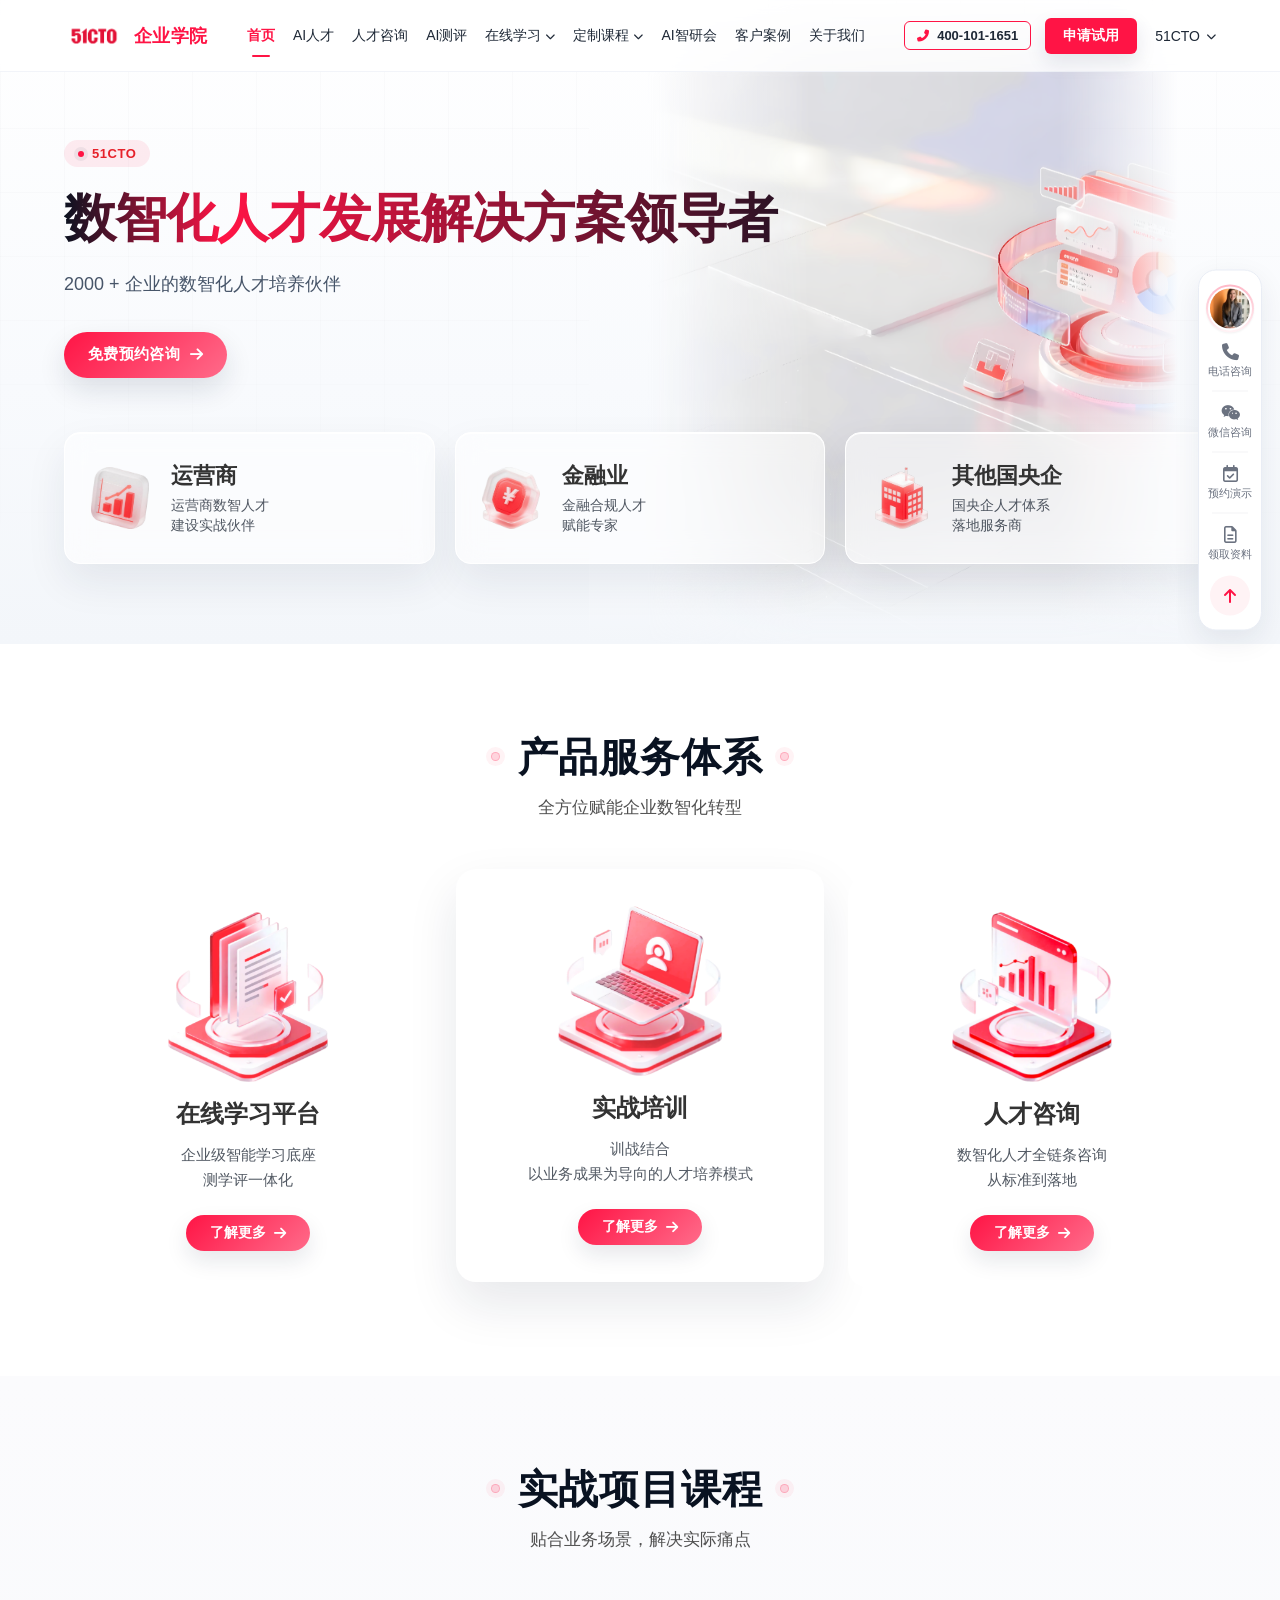
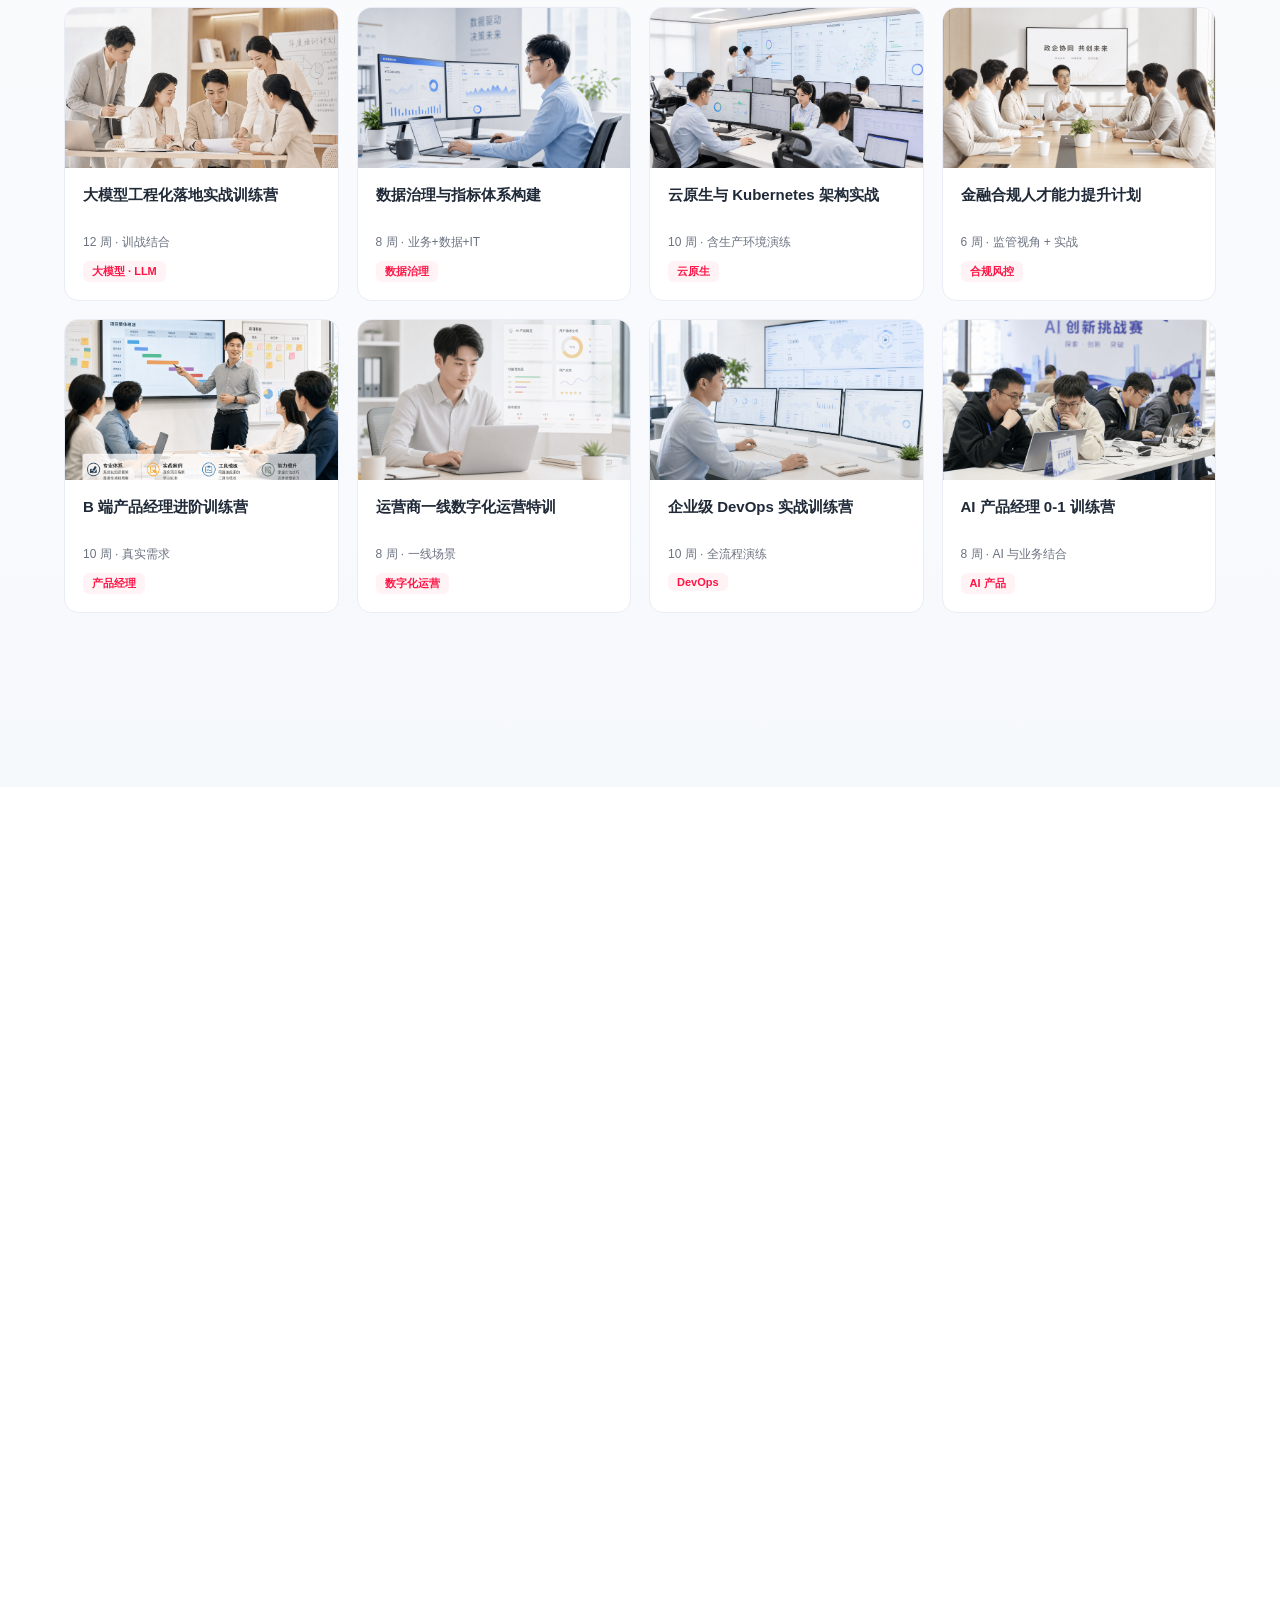
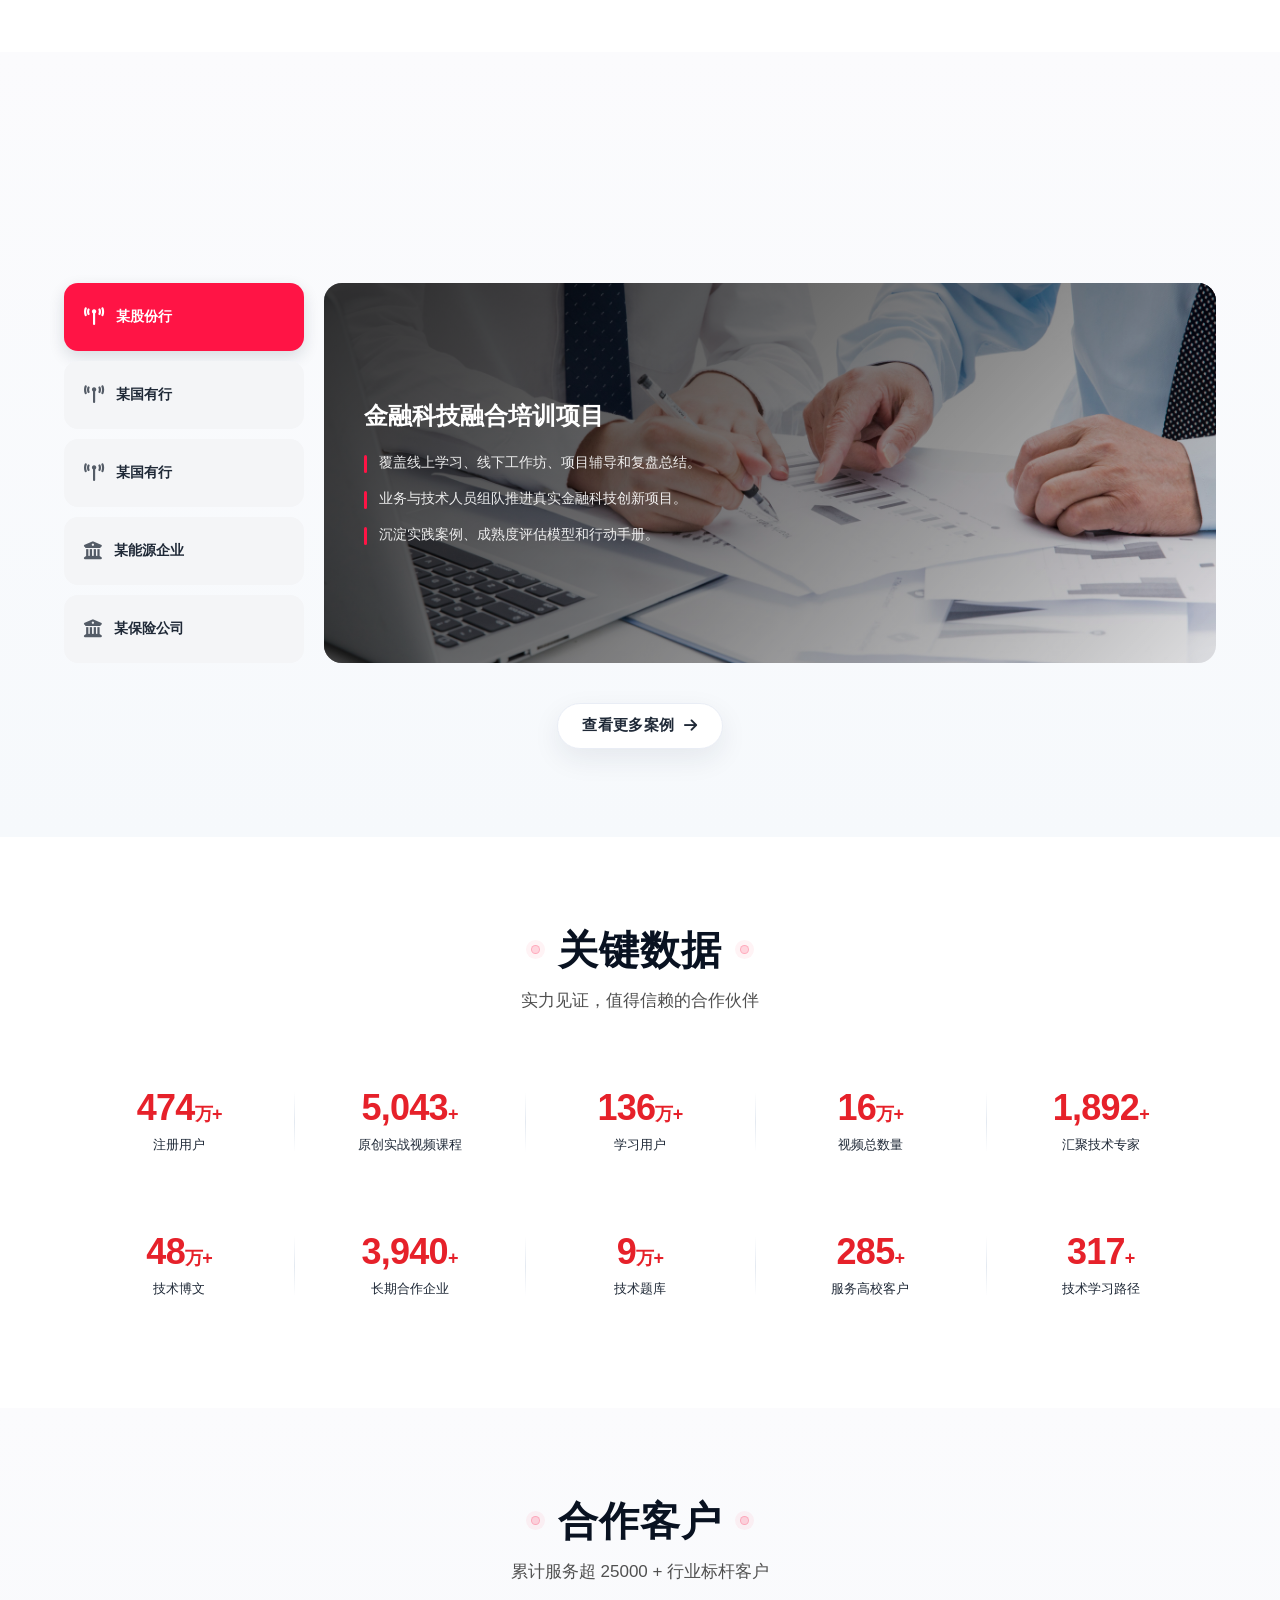
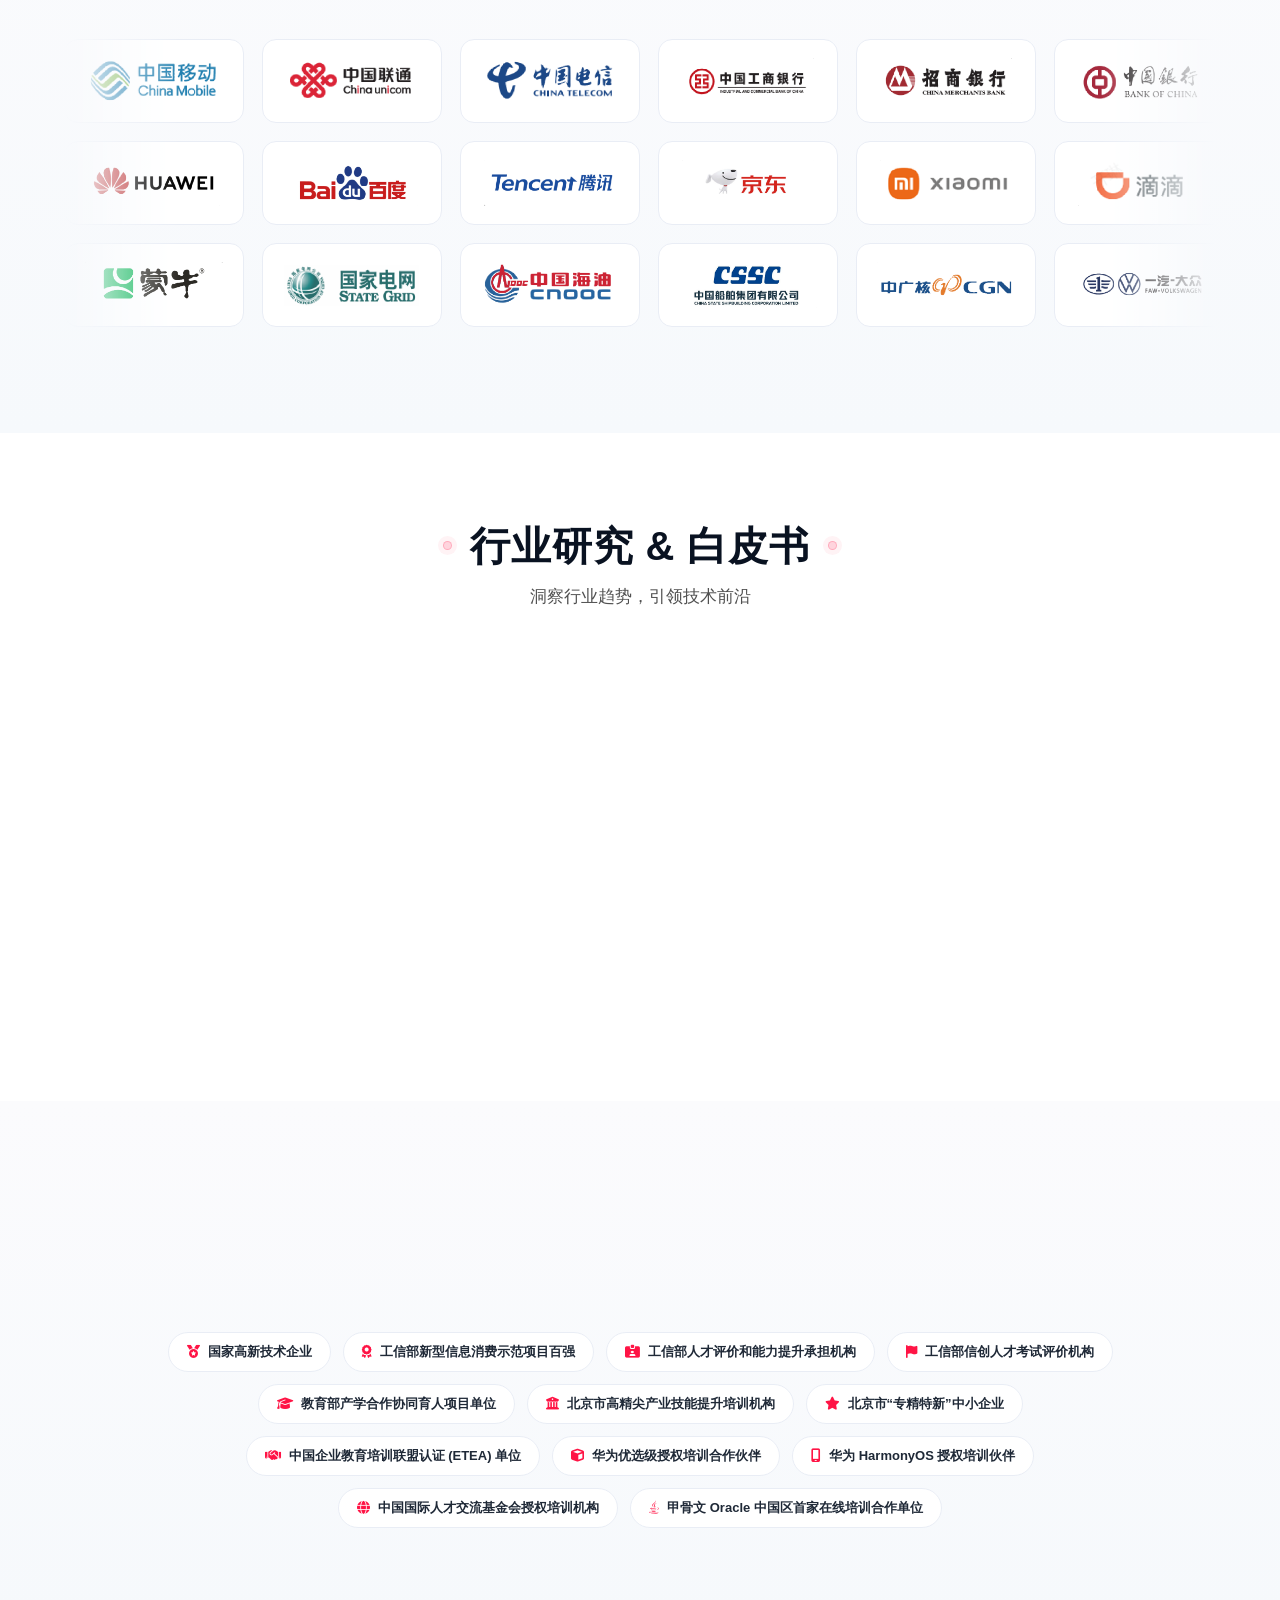
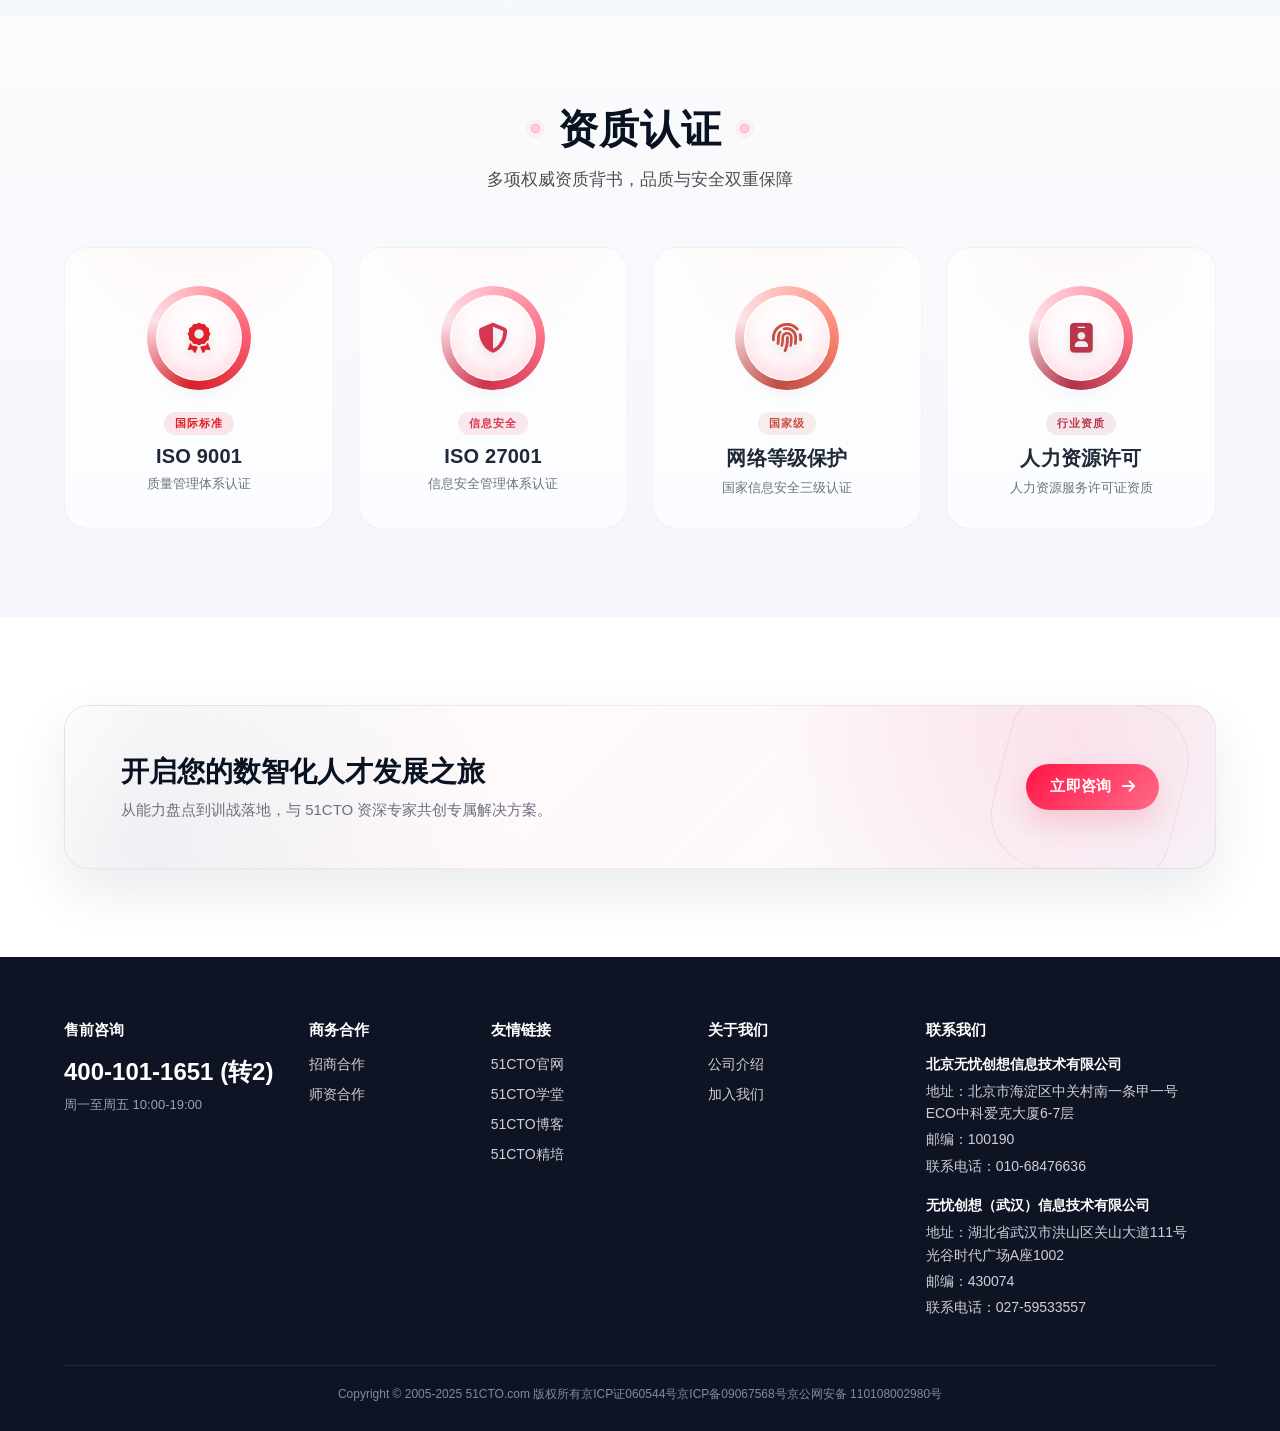
==== commit d54b7e23: "第二次更明" ====
--- a/index.html
+++ b/index.html
@@ -8,7 +8,7 @@
 <link rel="stylesheet" href="assets/site.css">
 <style>
 /* Page-specific overrides */
-.home-hero{padding-top:168px;padding-bottom:56px;background:linear-gradient(180deg,
+.home-hero{min-height:500px;background:linear-gradient(180deg,
   rgba(255,255,255,1) 0%,
   rgba(248,250,253,1) 60%,
   rgba(243,246,250,1) 100%);
@@ -51,7 +51,7 @@
     rgba(248,250,253,0.55) 92%,
     rgba(243,246,250,1) 100%);
 }
-.home-hero .container > .reveal:not(.industry-cards){max-width:800px}
+.home-hero .container > .hero-copy:not(.industry-cards){max-width:800px}
 @media (max-width:1080px){
   .home-hero .hero-video-wrap{width:48%;right:3%;height:auto;top:0;}
   .home-hero .hero-video-wrap::before{
@@ -63,13 +63,12 @@
 }
 @media (max-width:768px){
   .home-hero .hero-video-wrap{display:none}
-  .home-hero .container > .reveal:not(.industry-cards){max-width:none}
+  .home-hero .container > .hero-copy:not(.industry-cards){max-width:none}
 }
 .home-hero::before{
   /* keep faint grid, dimmer over the image */
   opacity:0.5;
 }
-.home-hero h1{font-size:48px}
 .industry-cards{
   position:relative;z-index:2;
   margin-top:54px;display:grid;grid-template-columns:repeat(3,minmax(0,1fr));gap:20px;
@@ -550,7 +549,6 @@
 .cta-trust i{color:#22c55e;font-size:14px}
 
 @media (max-width:1080px){
-  .home-hero h1{font-size:42px}
   .industry-cards,.services-panel{grid-template-columns:repeat(2,minmax(0,1fr))}
   .courses{grid-template-columns:repeat(2,minmax(0,1fr))}
   .experts{grid-template-columns:repeat(2,minmax(0,1fr))}
@@ -563,7 +561,6 @@
 }
 @media (max-width:640px){
   .home-hero{padding-top:110px;padding-bottom:56px}
-  .home-hero h1{font-size:34px}
   .industry-cards,.services-panel,.courses,.experts,.cert-board{grid-template-columns:1fr}
   .stats{grid-template-columns:repeat(2,minmax(0,1fr))}
   .stat + .stat::before{display:none}
@@ -586,7 +583,7 @@
     </video>
   </div>
   <div class="container">
-    <div class="reveal in">
+    <div class="hero-copy reveal in">
       <span class="hero-eyebrow"><span class="dot"></span>51CTO</span>
       <h1>数智化人才发展解决方案领导者</h1>
       <p class="hero-sub">2000 + 企业的数智化人才培养伙伴</p>
--- a/assets/site.css
+++ b/assets/site.css
@@ -47,11 +47,11 @@
   -webkit-backdrop-filter:saturate(140%) blur(16px);
   border-bottom:1px solid rgba(233,237,245,0.6);
 }
-.nav .container{display:flex;align-items:center;gap:24px}
+.nav .container{display:flex;align-items:center;gap:24px;height:100%}
 .brand{display:flex;align-items:center;gap:10px;font-weight:800;color:var(--ink)}
 .brand img{height:30px;width:auto}
 .brand .name{font-size:18px;color:var(--red);font-weight:800;letter-spacing:0.02em}
-.menu{display:flex;gap:18px;flex:1;justify-content:center}
+.menu{display:flex;gap:18px;flex:1;justify-content:center;height:100%;align-items:center}
 .menu a,
 .nav-drop-trigger{
   position:relative;font-size:14px;color:#1f2937;font-weight:500;
@@ -65,7 +65,7 @@
   content:'';position:absolute;left:50%;bottom:-6px;width:18px;height:2px;border-radius:999px;
   background:var(--red);transform:translateX(-50%);
 }
-.nav-drop{position:relative;display:flex;align-items:center}
+.nav-drop{position:relative;display:flex;align-items:center;height:100%}
 .nav-drop-trigger i{font-size:10px;transition:transform .2s ease}
 .nav-drop:hover .nav-drop-trigger i{transform:rotate(180deg)}
 .nav-drop-menu{
@@ -119,7 +119,7 @@
 .nav-drop-copy strong{font-size:14px;line-height:1.35;color:inherit}
 .nav-drop-copy em{font-style:normal;font-size:12px;line-height:1.4;color:var(--muted-2);font-weight:500}
 .nav-drop-card:hover .nav-drop-copy em,.nav-drop-card.active-child .nav-drop-copy em{color:#8a4b56}
-.nav-tail{display:flex;align-items:center;gap:14px}
+.nav-tail{display:flex;align-items:center;gap:14px;height:100%}
 .phone-chip{
   display:inline-flex;align-items:center;gap:8px;
   padding:6px 12px;border-radius:6px;border:1px solid var(--red);
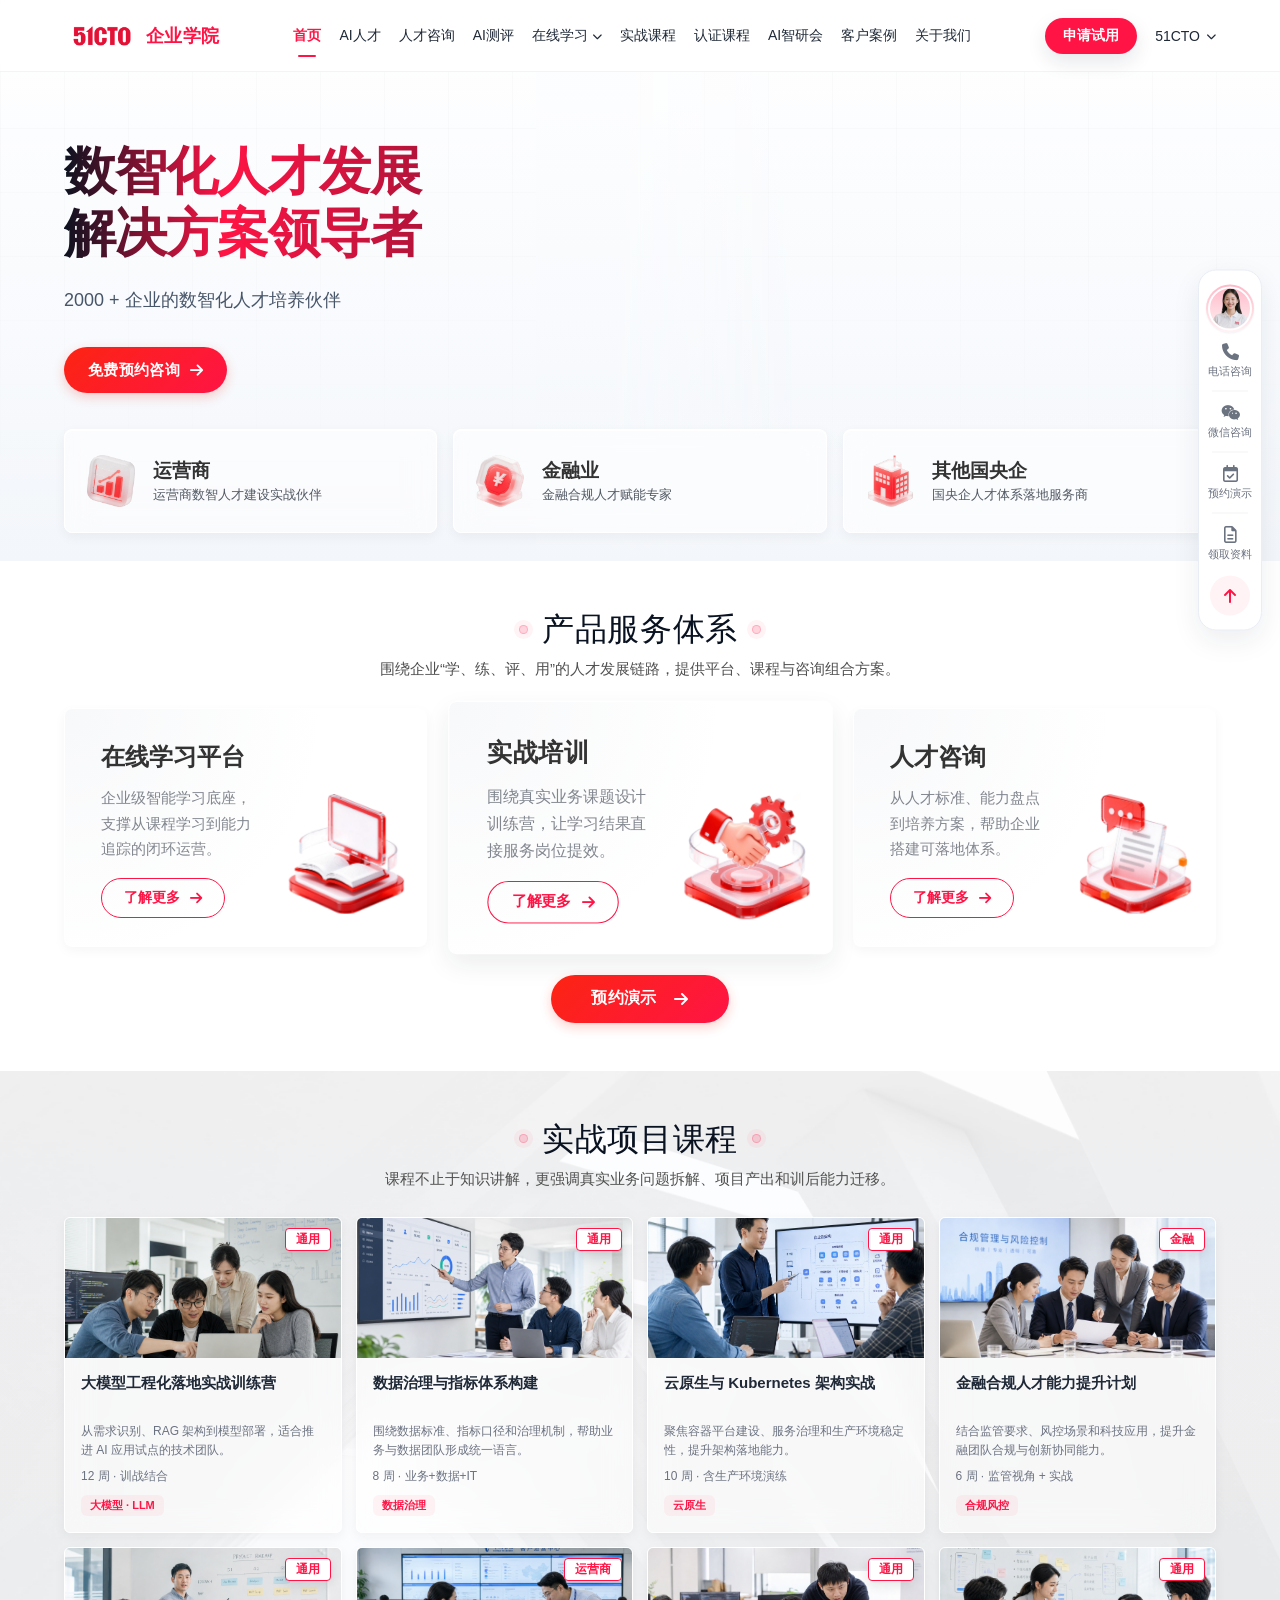
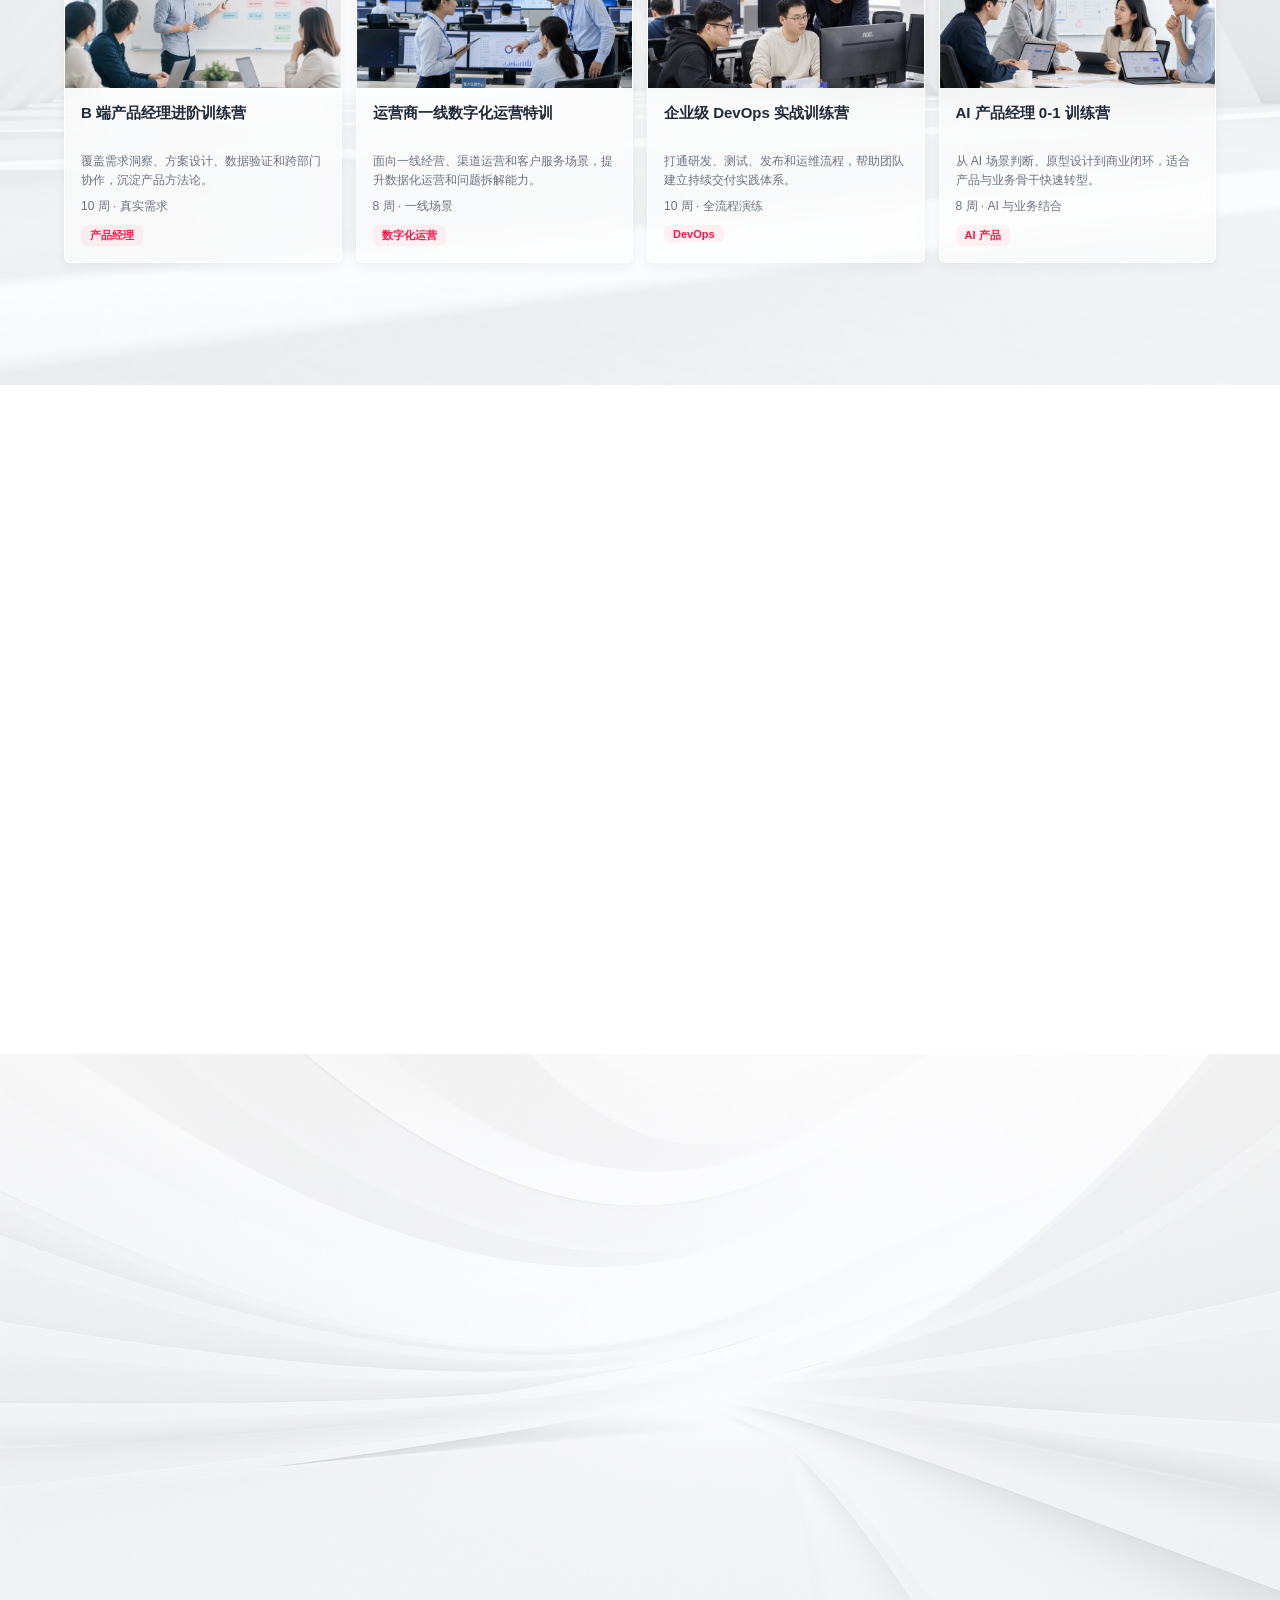
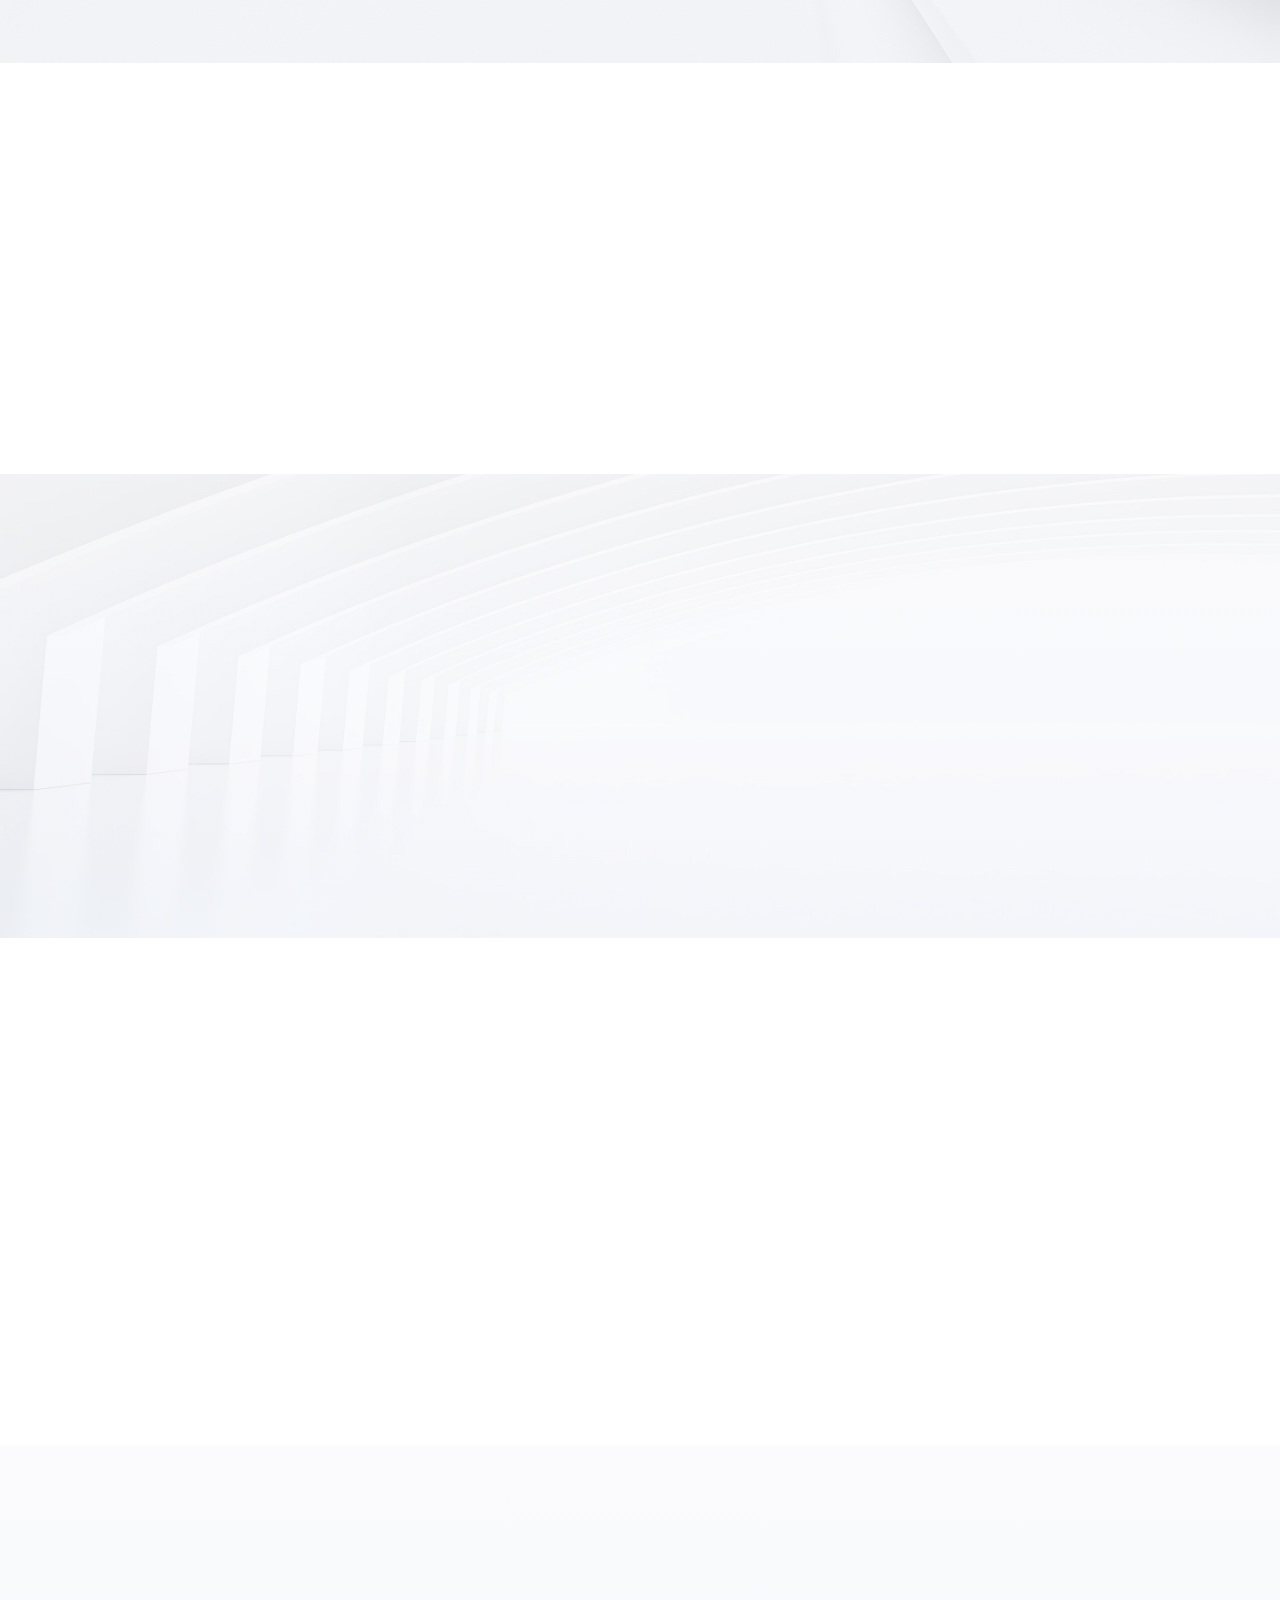
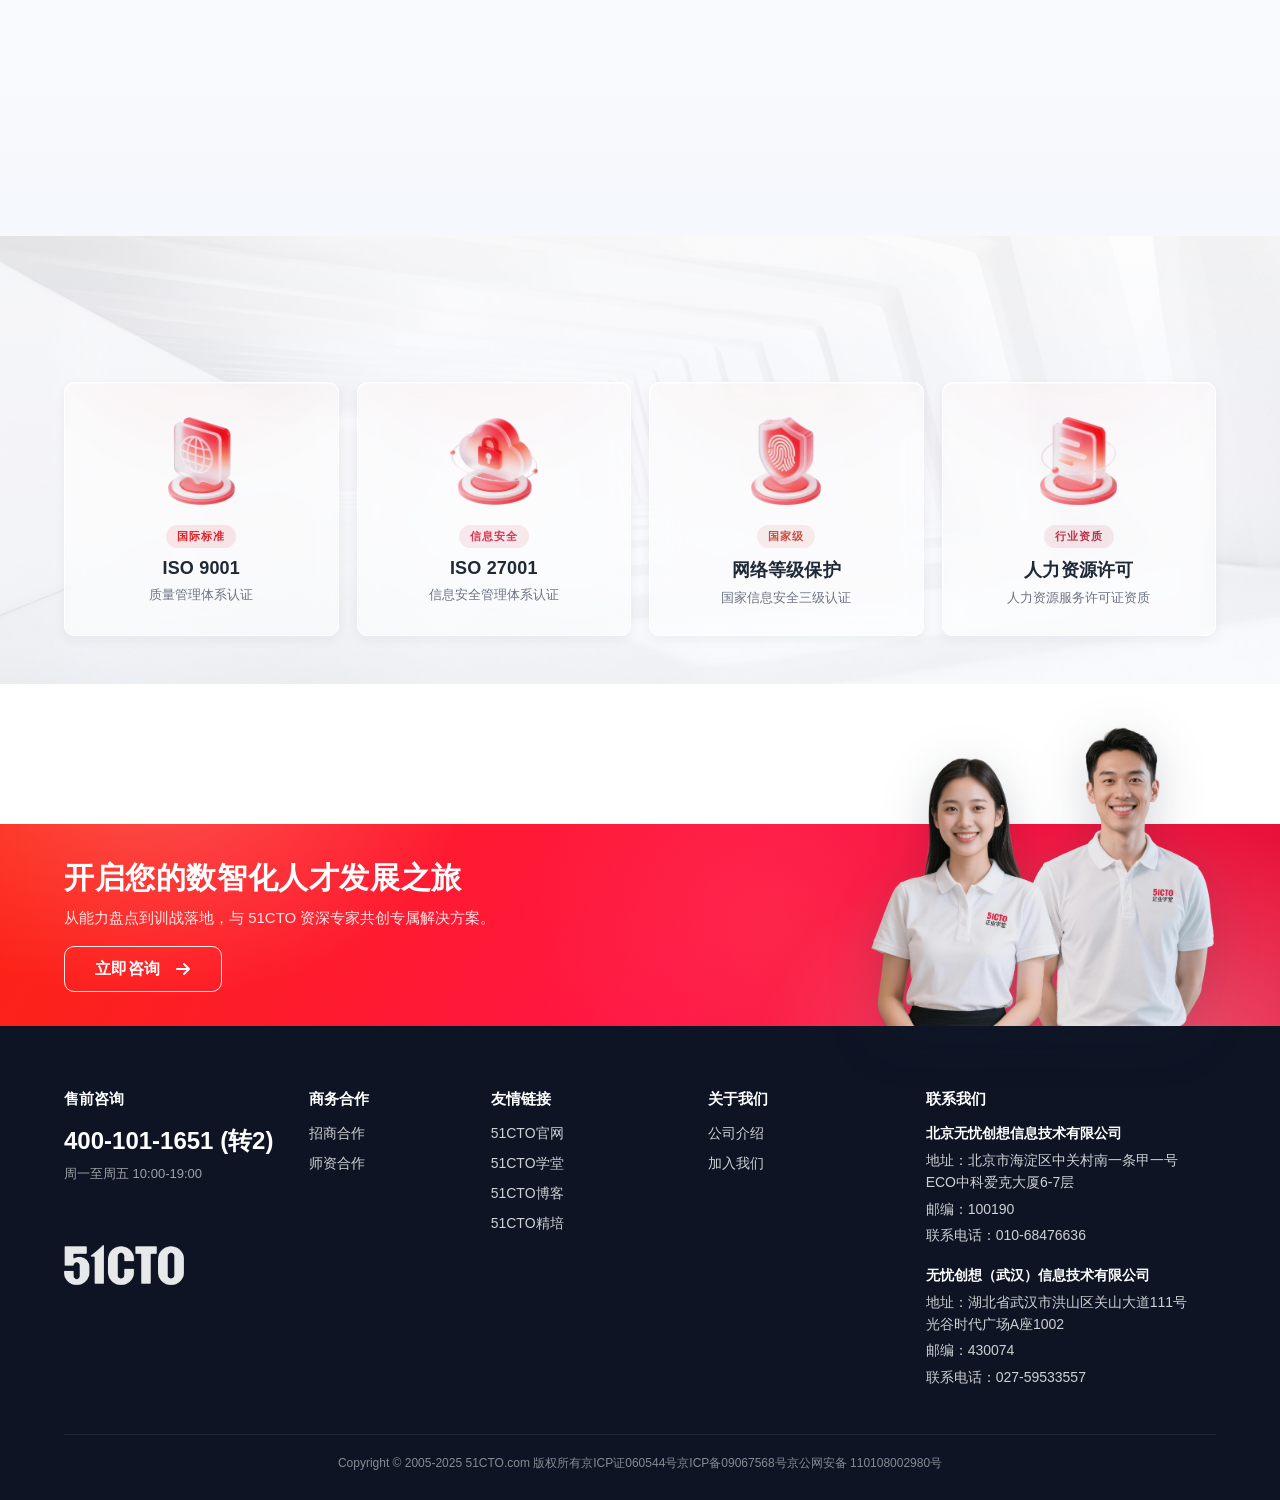
==== commit 6d15d1fe: "更新整体排版 添加留资入口" ====
--- a/index.html
+++ b/index.html
@@ -5,10 +5,83 @@
 <meta name="viewport" content="width=device-width, initial-scale=1.0" />
 <title>51CTO 企业学院 — 数智化人才发展解决方案领导者</title>
 <link rel="stylesheet" href="https://cdnjs.cloudflare.com/ajax/libs/font-awesome/6.4.0/css/all.min.css">
+<link rel="preconnect" href="https://fonts.googleapis.com">
+<link rel="preconnect" href="https://fonts.gstatic.com" crossorigin>
+<link rel="stylesheet" href="https://fonts.googleapis.com/css2?family=Manrope:wght@800;900&display=swap">
 <link rel="stylesheet" href="assets/site.css">
 <style>
 /* Page-specific overrides */
-.home-hero{min-height:500px;background:linear-gradient(180deg,
+body[data-page="index"],
+body[data-page="index"] input,
+body[data-page="index"] button,
+body[data-page="index"] textarea,
+body[data-page="index"] select{
+  font-family:"PingFang SC","Hiragino Sans GB","Microsoft YaHei","Helvetica Neue",Helvetica,Arial,sans-serif;
+  -webkit-font-smoothing:antialiased;-moz-osx-font-smoothing:grayscale;
+}
+body[data-page="index"] .section{padding:48px 0}
+body[data-page="index"] .section{
+  overflow:hidden;
+  background:linear-gradient(180deg,#fff 0%,#fff 100%);
+}
+body[data-page="index"] .section.alt{
+  background:linear-gradient(180deg,#FBFBFD 0%,#F5F8FC 100%);
+}
+body[data-page="index"] .cert-section{
+  position:relative;isolation:isolate;
+  background:linear-gradient(180deg, rgba(251,251,253,0.92) 0%, rgba(244,246,251,0.88) 100%);
+}
+body[data-page="index"] .cert-section::before{
+  content:'';position:absolute;inset:0;z-index:-1;
+  background:url('assets/bg/section-cert.jpg') center / 100% auto no-repeat;
+  opacity:0.25;pointer-events:none;
+}
+body[data-page="index"] .section[data-screen-label="07 Clients"]{
+  position:relative;isolation:isolate;
+  background:linear-gradient(180deg, rgba(251,251,253,0.92) 0%, rgba(245,248,252,0.88) 100%);
+}
+body[data-page="index"] .section[data-screen-label="07 Clients"]::before{
+  content:'';position:absolute;inset:0;z-index:-1;
+  background:url('assets/bg/section-clients.jpg') center / 100% auto no-repeat;
+  opacity:0.25;pointer-events:none;
+}
+body[data-page="index"] .section[data-screen-label="05 Cases"]{
+  position:relative;isolation:isolate;
+  background:linear-gradient(180deg, rgba(251,251,253,0.92) 0%, rgba(245,248,252,0.88) 100%);
+}
+body[data-page="index"] .section[data-screen-label="05 Cases"]::before{
+  content:'';position:absolute;inset:0;z-index:-1;
+  background:url('assets/bg/section-cases.png') center / 100% auto no-repeat;
+  opacity:0.25;pointer-events:none;
+}
+body[data-page="index"] .section[data-screen-label="03 Courses"]{
+  position:relative;isolation:isolate;
+  background:linear-gradient(180deg, rgba(251,251,253,0.92) 0%, rgba(245,248,252,0.88) 100%);
+}
+body[data-page="index"] .section[data-screen-label="03 Courses"]::before{
+  content:'';position:absolute;inset:0;z-index:-1;
+  background:url('assets/bg/section-courses.jpg') center / cover no-repeat;
+  opacity:0.45;pointer-events:none;
+}
+body[data-page="index"] .section[data-screen-label="03 Courses"] .course{
+  background:rgba(255,255,255,0.55);
+  border:1px solid rgba(255,255,255,1);
+  backdrop-filter:blur(14px);-webkit-backdrop-filter:blur(14px);
+  box-shadow:0 4px 12px rgba(28,39,64,0.05),inset 0 1px 0 rgba(255,255,255,0.95);
+}
+body[data-page="index"] .section[data-screen-label="03 Courses"] .course:hover{
+  background:rgba(255,255,255,0.82);
+  box-shadow:0 16px 28px rgba(28,39,64,0.10),inset 0 1px 0 rgba(255,255,255,0.98);
+}
+body[data-page="index"] .section[data-screen-label="03 Courses"] .course .thumb{
+  background-color:rgba(255,255,255,0.4);
+}
+body[data-page="index"] .section .container{position:relative;z-index:1}
+body[data-page="index"] .section-head{margin-bottom:26px}
+body[data-page="index"] .section-head h2{font-size:32px;gap:14px;font-weight:500}
+body[data-page="index"] .section-head p{max-width:620px;margin:8px auto 0;font-size:15px;line-height:1.65}
+body[data-page="index"] .section-action{margin-top:28px!important}
+.home-hero{min-height:460px;padding-bottom:28px;background:linear-gradient(180deg,
   rgba(255,255,255,1) 0%,
   rgba(248,250,253,1) 60%,
   rgba(243,246,250,1) 100%);
@@ -16,8 +89,9 @@
 /* Hero video — main subject on the right, text on the left */
 .home-hero .container{position:relative;z-index:3}
 .home-hero .hero-video-wrap{
-  position:absolute;top:0;right:8%;bottom:0;
-  width:46%;height:auto;
+  position:absolute;top:-40px;bottom:0;
+  right:max(0px, calc(50vw - 600px));
+  width:55%;max-width:860px;height:auto;
   overflow:hidden;pointer-events:none;z-index:1;
 }
 .home-hero .hero-video{
@@ -25,10 +99,10 @@
   object-fit:cover;object-position:center center;
   display:block;
   -webkit-mask-image:
-    linear-gradient(to right, rgba(0,0,0,0) 0%, #000 18%, #000 80%, rgba(0,0,0,0) 100%),
+    linear-gradient(to right, rgba(0,0,0,0) 0%, #000 20%, #000 80%, rgba(0,0,0,0) 100%),
     linear-gradient(to bottom, rgba(0,0,0,0) 0%, #000 12%, #000 86%, rgba(0,0,0,0) 100%);
   mask-image:
-    linear-gradient(to right, rgba(0,0,0,0) 0%, #000 18%, #000 80%, rgba(0,0,0,0) 100%),
+    linear-gradient(to right, rgba(0,0,0,0) 0%, #000 20%, #000 80%, rgba(0,0,0,0) 100%),
     linear-gradient(to bottom, rgba(0,0,0,0) 0%, #000 12%, #000 86%, rgba(0,0,0,0) 100%);
   -webkit-mask-composite:source-in;
   mask-composite:intersect;
@@ -53,7 +127,7 @@
 }
 .home-hero .container > .hero-copy:not(.industry-cards){max-width:800px}
 @media (max-width:1080px){
-  .home-hero .hero-video-wrap{width:48%;right:3%;height:auto;top:0;}
+  .home-hero .hero-video-wrap{width:60%;top:-40px;}
   .home-hero .hero-video-wrap::before{
     background:linear-gradient(180deg,
       rgba(255,255,255,1) 0%,
@@ -71,110 +145,123 @@
 }
 .industry-cards{
   position:relative;z-index:2;
-  margin-top:54px;display:grid;grid-template-columns:repeat(3,minmax(0,1fr));gap:20px;
+  margin-top:36px;display:grid;grid-template-columns:repeat(3,minmax(0,1fr));gap:16px;
 }
 .ic{
-  position:relative;display:grid;grid-template-columns:68px 1fr;align-items:center;gap:14px;
-  height:132px;padding:20px 24px;border-radius:16px;
+  position:relative;display:grid;grid-template-columns:56px 1fr;align-items:center;gap:12px;
+  height:104px;padding:14px 20px;border-radius:8px;
   background:rgba(255,255,255,0.55);border:1px solid rgba(255,255,255,1);
   backdrop-filter:blur(14px);-webkit-backdrop-filter:blur(14px);
-  box-shadow:0 18px 40px rgba(28,39,64,0.08),inset 0 1px 0 rgba(255,255,255,0.95);
+  box-shadow:0 4px 12px rgba(28,39,64,0.05),inset 0 1px 0 rgba(255,255,255,0.95);
   transition:transform .35s ease, box-shadow .35s ease, background .35s ease;
 }
-.ic:hover{transform:translateY(-6px);background:rgba(255,255,255,0.78);
-  box-shadow:0 26px 52px rgba(28,39,64,0.12),inset 0 1px 0 rgba(255,255,255,0.98)}
-.ic .ic-icon{width:62px;height:62px;background-size:contain;background-repeat:no-repeat;background-position:center}
-.ic .ic-icon.op{background-image:url('assets/icon-operator.png')}
-.ic .ic-icon.fi{background-image:url('assets/icon-finance.png')}
-.ic .ic-icon.gv{background-image:url('assets/icon-govt.png')}
-.ic .ic-title{font-weight:700;font-size:22px;color:var(--ink-3);margin-bottom:4px}
-.ic .ic-desc{font-size:14px;line-height:1.45;color:rgba(9,18,33,0.7)}
+.ic:hover{transform:translateY(-8px);background:rgba(255,255,255,0.82);
+  box-shadow:0 14px 28px rgba(28,39,64,0.10),inset 0 1px 0 rgba(255,255,255,0.98)}
+.ic .ic-icon{width:52px;height:52px;background-size:contain;background-repeat:no-repeat;background-position:center}
+.ic .ic-icon.op{background-image:url('assets/icons/icon-operator.png')}
+.ic .ic-icon.fi{background-image:url('assets/icons/icon-finance.png')}
+.ic .ic-icon.gv{background-image:url('assets/icons/icon-govt.png')}
+.ic .ic-title{font-weight:700;font-size:19px;color:var(--ink-3);margin-bottom:2px}
+.ic .ic-desc{font-size:13px;line-height:1.45;color:rgba(9,18,33,0.7);white-space:nowrap}
 
 /* Services panel */
 .services-panel{
   position:relative;padding:0;border-radius:0;background:transparent;
   box-shadow:none;
-  display:grid;grid-template-columns:repeat(3,minmax(0,1fr));gap:24px;overflow:visible;
+  display:grid;grid-template-columns:repeat(3,minmax(0,1fr));gap:32px;overflow:visible;
 }
 .service{
-  position:relative;padding:36px 28px;border-radius:20px;background:#fff;border:1px solid rgba(255,255,255,0.92);
-  display:flex;flex-direction:column;align-items:center;text-align:center;
+  position:relative;padding:32px 36px 28px;border-radius:8px;background:#fff;border:1px solid rgba(255,255,255,0.92);
+  display:block;text-align:left;
   transition:transform .35s ease, box-shadow .35s ease, border-color .35s ease;overflow:hidden;
+  min-height:200px;
 }
 .service .bg-glyph{
-  position:absolute;right:-30px;bottom:-40px;font-size:200px;line-height:1;color:transparent;
+  position:absolute;right:-24px;bottom:-34px;font-size:170px;line-height:1;color:transparent;
   pointer-events:none;font-weight:900;
   transition:transform .55s cubic-bezier(0.34,1.56,0.64,1), color .35s, right .55s ease;
 }
 .service:hover .bg-glyph{transform:rotate(-12deg) scale(1.18);color:rgba(230,33,42,0.10);right:-14px}
 .service .s-img{
-  width:170px;height:170px;background-size:contain;background-repeat:no-repeat;background-position:center;
-  margin-bottom:8px;position:relative;z-index:2;
+  width:120px;height:120px;background-size:contain;background-repeat:no-repeat;background-position:center;
+  position:absolute;right:20px;bottom:32px;z-index:1;
   transition:transform .55s cubic-bezier(0.34,1.56,0.64,1);
   will-change:transform;
 }
 .service:hover .s-img{
-  transform:translateY(-12px) scale(1.08) rotate(-2deg);
-  animation:icon-float 2.4s ease-in-out infinite;
+  transform:scale(1.06) rotate(-2deg);
 }
 .service.featured:hover .s-img{
-  transform:translateY(-14px) scale(1.10) rotate(2deg);
-}
-@keyframes icon-float{
-  0%,100%{transform:translateY(-12px) scale(1.08) rotate(-2deg)}
-  50%    {transform:translateY(-18px) scale(1.10) rotate(2deg)}
+  transform:scale(1.08) rotate(2deg);
 }
 .service::before{
   content:'';position:absolute;inset:0;
-  background:radial-gradient(circle at 50% 0%, rgba(148,163,184,0.10), transparent 50%);
-  opacity:0;transition:opacity .35s ease;pointer-events:none;z-index:1;
+  background:radial-gradient(circle at 0% 0%, rgba(148,163,184,0.07), transparent 60%);
+  opacity:1;transition:opacity .35s ease;pointer-events:none;z-index:1;
 }
 .service:hover::before{opacity:1}
-.service .s-img.platform{background-image:url('assets/icon-platform.png')}
-.service .s-img.training{background-image:url('assets/icon-training.png')}
-.service .s-img.consult{background-image:url('assets/icon-consult.png')}
-.service h3{margin:8px 0 12px;font-size:24px;font-weight:700;color:var(--ink-3);position:relative;z-index:2;transition:color .3s ease, letter-spacing .3s ease}
-.service:hover h3{color:var(--ink);letter-spacing:0.04em}
-.service p{margin:0 0 22px;font-size:15px;line-height:1.7;color:rgba(9,18,33,0.7);position:relative;z-index:2}
+.service .s-img.platform{background-image:url('assets/icons/icon-platform.png')}
+.service .s-img.training{background-image:url('assets/icons/icon-training.png')}
+.service .s-img.consult{background-image:url('assets/icons/icon-consult.png')}
+.s-body{position:relative;z-index:2;display:flex;flex-direction:column;align-items:flex-start;gap:12px;min-width:0;padding-right:130px}
+.service h3{margin:0;font-size:24px;font-weight:800;color:var(--ink-3);position:relative;z-index:2;transition:color .3s ease, letter-spacing .3s ease}
+.service:hover h3{color:var(--ink);letter-spacing:0.02em}
+.service p{margin:0;font-size:15px;line-height:1.7;color:rgba(9,18,33,0.5);position:relative;z-index:2;font-weight:400}
 .service .more{
-  display:inline-flex;align-items:center;gap:8px;padding:9px 24px;border-radius:999px;color:#fff;font-size:14px;font-weight:700;
-  background:linear-gradient(135deg,var(--red) 0%,var(--red-soft) 100%);
-  box-shadow:0 10px 22px rgba(20,32,56,0.10);transition:transform .3s ease, box-shadow .3s ease, gap .3s ease;
-  position:relative;z-index:2;overflow:hidden;
+  display:inline-flex;align-items:center;gap:10px;padding:10px 22px;border-radius:999px;color:var(--red);font-size:14px;font-weight:700;
+  background:transparent; border:1px solid var(--red);
+  box-shadow:none;transition:transform .3s ease, box-shadow .3s ease, gap .3s ease, background .3s ease, color .3s ease;
+  position:relative;z-index:2;overflow:hidden;margin-top:4px;
+}
+.service .more:hover{
+  background:rgba(255,20,69,0.05);
 }
 .service .more::before{
   content:'';position:absolute;top:0;left:-100%;width:60%;height:100%;
   background:linear-gradient(90deg, transparent, rgba(255,255,255,0.45), transparent);
   transition:left .6s ease;
 }
-.service .more:hover{transform:translateY(-2px) scale(1.04);box-shadow:0 14px 28px rgba(20,32,56,0.16);gap:12px}
+.service .more:hover{transform:translateY(-1px) scale(1.02);box-shadow:0 6px 14px rgba(230,33,42,0.22);gap:12px}
 .service .more:hover::before{left:120%}
 .service .more i{transition:transform .3s ease}
 .service .more:hover i{transform:translateX(3px)}
-.service.featured{border-color:transparent;box-shadow:0 22px 50px rgba(20,32,56,0.10);transform:translateY(-6px)}
-.service:hover{transform:translateY(-14px);box-shadow:0 32px 64px rgba(20,32,56,0.14)}
-.service.featured:hover{transform:translateY(-18px)}
+.service{box-shadow:0 4px 12px rgba(20,32,56,0.04)}
+.service:hover{transform:translateY(-10px);box-shadow:0 18px 32px rgba(20,32,56,0.10)}
+
+/* Featured (实战培训) — subtly emphasized core card */
+.service.featured{
+  box-shadow:0 10px 24px rgba(20,32,56,0.08);
+  transform:scale(1.06);
+  z-index:2;
+}
+.service.featured:hover{
+  transform:translateY(-6px) scale(1.06);
+  box-shadow:0 18px 34px rgba(20,32,56,0.12);
+}
 
 /* Courses */
-.courses{display:grid;grid-template-columns:repeat(4,minmax(0,1fr));gap:18px}
-.course{background:#fff;border:1px solid var(--line);border-radius:14px;overflow:hidden;
+.courses{display:grid;grid-template-columns:repeat(4,minmax(0,1fr));gap:14px}
+.course{background:#fff;border:1px solid var(--line);border-radius:6px;overflow:hidden;
   transition:transform .3s ease, box-shadow .3s ease, border-color .3s ease;display:flex;flex-direction:column}
-.course:hover{transform:translateY(-6px);box-shadow:var(--shadow-card-lg)}
-.course .thumb{height:160px;background:#FFF6F8;background-size:cover;background-position:center;position:relative}
-.course .body{padding:16px 18px 18px}
+.course:hover{transform:translateY(-8px);box-shadow:0 16px 28px rgba(28,39,64,0.10)}
+.course .thumb{height:140px;background:#FFF6F8;background-size:cover;background-position:center;position:relative}
+.course .industry-tag, .course-card .industry-tag{position:absolute;top:10px;right:10px;background:#fff;color:var(--red);border:1px solid var(--red);font-size:12px;padding:3px 10px;border-radius:4px;z-index:2;line-height:1.2;font-weight:600;box-shadow:0 4px 12px rgba(0,0,0,0.1)}
+.course .body{padding:14px 16px 16px}
 .course h4{margin:0;font-size:15px;font-weight:700;color:var(--ink-2);line-height:1.45;
   display:-webkit-box;-webkit-line-clamp:2;line-clamp:2;-webkit-box-orient:vertical;overflow:hidden;min-height:42px}
+.course-desc{margin:8px 0 0;font-size:12px;line-height:1.55;color:var(--muted-2);
+  display:-webkit-box;-webkit-line-clamp:2;line-clamp:2;-webkit-box-orient:vertical;overflow:hidden;min-height:38px}
 .course .meta{color:var(--muted-2);font-size:12px;margin-top:8px}
 .course .tag{display:inline-block;margin-top:10px;padding:3px 9px;border-radius:6px;background:var(--red-50);color:var(--red);font-size:11px;font-weight:600}
 
 /* Experts (poster cards with portrait + expand on hover) */
 .experts{
   display:flex;gap:16px;align-items:stretch;
-  height:460px;
+  height:400px;
 }
 .expert-poster{
   position:relative;flex:1 1 0;min-width:0;
-  border-radius:18px;overflow:hidden;
+  border-radius:8px;overflow:hidden;
   background:linear-gradient(180deg,#F6F8FB 0%,#EEF2F7 54%,#E7ECF3 100%);
   cursor:pointer;
   transition:flex .55s cubic-bezier(0.16,1,0.3,1);
@@ -197,7 +284,7 @@
 }
 .expert-poster .info{
   position:absolute;left:0;right:0;bottom:0;z-index:3;
-  padding:22px 22px 24px;color:#fff;
+  padding:18px 18px 20px;color:#fff;
 }
 .expert-poster .name-row{display:flex;align-items:center;gap:8px;margin-bottom:6px}
 .expert-poster .name-row::before{content:'';width:3px;height:18px;border-radius:999px;background:var(--red)}
@@ -226,35 +313,59 @@
 
 /* Stats */
 .stats{display:grid;grid-template-columns:repeat(5,minmax(0,1fr))}
-.stat{position:relative;text-align:center;padding:22px 16px}
+.stats[style]{margin-bottom:24px!important}
+.stat{position:relative;text-align:center;padding:16px 14px}
 .stat + .stat::before{content:'';position:absolute;left:0;top:24px;bottom:24px;width:1px;
   background:linear-gradient(180deg,transparent,rgba(226,232,240,0.95),transparent)}
-.stat .num{font-weight:800;font-size:36px;line-height:1;color:var(--red-deep);letter-spacing:-0.02em}
-.stat .num small{font-size:18px;font-weight:700}
+.stat .num{
+  font-family:"Manrope","OPPO Sans","Helvetica Neue",Helvetica,Arial,sans-serif;
+  font-weight:900;font-size:36px;line-height:1;color:var(--red-deep);letter-spacing:-0.02em;
+}
+.stat .num small{
+  font-family:"Manrope","OPPO Sans","Helvetica Neue",Helvetica,Arial,sans-serif;
+  font-size:18px;font-weight:800;
+}
 .stat .label{margin-top:10px;font-size:13px;color:var(--ink-2);font-weight:500}
+.stats-note{
+  margin-top:20px;padding:14px 18px;border-radius:8px;
+  background:rgba(255,255,255,0.78);border:1px solid var(--line);
+  color:var(--muted-3);font-size:13px;line-height:1.7;text-align:center;
+}
 
 /* Cases tabs (5 标杆案例) */
-.cases-wrap{display:grid;grid-template-columns:240px 1fr;gap:20px}
+.cases-wrap{display:grid;grid-template-columns:220px 1fr;gap:16px}
 .case-tabs{display:flex;flex-direction:column;gap:10px}
 .case-tab{
-  text-align:left;padding:18px 20px;border-radius:14px;background:#F4F5F7;color:var(--ink-2);
+  text-align:left;padding:15px 18px;border-radius:6px;
+  background:rgba(255,255,255,0.55);
+  border:1px solid rgba(255,255,255,1);
+  backdrop-filter:blur(14px);-webkit-backdrop-filter:blur(14px);
+  color:var(--ink-2);
   font-size:14px;font-weight:600;cursor:pointer;
   display:flex;align-items:center;gap:12px;
-  transition:background .2s, color .2s, transform .2s;
+  box-shadow:0 4px 12px rgba(28,39,64,0.05),inset 0 1px 0 rgba(255,255,255,0.95);
+  transition:background .25s ease, color .25s ease, transform .25s ease, box-shadow .25s ease, border-color .25s ease;
   position:relative;
   flex:1;
 }
-.case-tab:hover{background:#EAECEF}
-.case-tab.active{background:var(--red);color:#fff;box-shadow:0 6px 16px rgba(20,32,56,0.14)}
+.case-tab:hover{
+  background:rgba(255,255,255,0.78);
+  box-shadow:0 8px 18px rgba(28,39,64,0.07),inset 0 1px 0 rgba(255,255,255,0.98);
+}
+.case-tab.active{
+  background:linear-gradient(135deg, #FC2412 0%, #FF1445 100%);
+  color:#fff;border-color:transparent;
+  box-shadow:0 4px 12px rgba(252,36,18,0.22),inset 0 1px 0 rgba(255,255,255,0.20);
+}
 .case-tab i{font-size:18px;opacity:0.75}
 .case-tab.active i{opacity:1}
 .case-panel{
-  position:relative;border-radius:18px;overflow:hidden;background:#1c1c24;min-height:380px;
-  display:flex;align-items:center;padding:40px;color:#fff;
+  position:relative;border-radius:8px;overflow:hidden;background:#1c1c24;min-height:340px;
+  display:flex;align-items:center;padding:32px;color:#fff;
   cursor:pointer;transition:box-shadow .35s;
 }
 .case-panel:hover{
-  box-shadow:0 24px 56px rgba(20,32,56,0.14);
+  box-shadow:0 10px 22px rgba(20,32,56,0.08);
 }
 .case-panel-arrow{
   position:absolute;right:36px;bottom:36px;width:48px;height:48px;border-radius:50%;
@@ -286,24 +397,22 @@
 .case-content .pt p{margin:0;font-size:14px;line-height:1.7;color:rgba(255,255,255,0.9)}
 
 /* Whitepaper resource */
-.resources{display:grid;grid-template-columns:1.4fr 1fr;gap:18px}
+.resources{display:grid;grid-template-columns:1.4fr 1fr;gap:16px}
 .res-main{
-  position:relative;border-radius:24px;padding:36px;overflow:hidden;color:var(--ink-2);
-  background:
-    radial-gradient(circle at 82% 16%, rgba(255,20,69,0.10), transparent 34%),
-    linear-gradient(135deg,#FFFFFF 0%,#FFF8FA 48%,#F8FAFD 100%);
-  border:1px solid rgba(255,20,69,0.08);
-  display:grid;grid-template-columns:1fr 200px;gap:24px;align-items:center;
-  box-shadow:0 18px 42px rgba(20,32,56,0.08);
-}
-.res-main img{filter:drop-shadow(0 18px 28px rgba(20,32,56,0.14));border-radius:6px;max-width:100%}
+  position:relative;border-radius:10px;padding:28px;overflow:hidden;color:var(--ink-2);
+  background:linear-gradient(135deg,#FFFFFF 0%,#F8FAFD 100%);
+  border:1px solid var(--line);
+  display:grid;grid-template-columns:1fr 260px;gap:28px;align-items:center;
+  box-shadow:0 6px 16px rgba(20,32,56,0.05);
+}
+.res-main img{filter:drop-shadow(0 14px 24px rgba(20,32,56,0.12));border-radius:6px;width:100%;max-width:260px;height:auto;display:block}
 .res-main .tag{
   display:inline-flex;align-items:center;gap:8px;font-size:13px;margin-bottom:10px;
   color:var(--red-deep);font-weight:700;
 }
 .res-main .tag .dot{width:7px;height:7px;border-radius:999px;background:rgba(230,33,42,0.70)}
-.res-main h3{margin:0 0 12px;font-size:26px;font-weight:800;line-height:1.35}
-.res-main p{margin:0 0 22px;font-size:14px;line-height:1.7;color:var(--muted-2);max-width:340px}
+.res-main h3{margin:0 0 10px;font-size:23px;font-weight:800;line-height:1.35}
+.res-main p{margin:0 0 18px;font-size:14px;line-height:1.65;color:var(--muted-2);max-width:340px}
 .res-main .btn-white{
   background:linear-gradient(135deg,var(--red),var(--red-soft));
   color:#fff;
@@ -312,13 +421,13 @@
 .res-main .btn-white:hover{box-shadow:0 14px 30px rgba(230,33,42,0.20)}
 .res-list{display:flex;flex-direction:column;gap:12px}
 .res-item{
-  background:#fff;border:1px solid var(--line);border-radius:14px;padding:14px;
+  background:#fff;border:1px solid var(--line);border-radius:6px;padding:12px;
   display:grid;grid-template-columns:64px 1fr auto;gap:14px;align-items:center;
   transition:transform .25s, box-shadow .25s, border-color .25s;cursor:pointer;
   flex:1;
 }
-.res-item:hover{transform:translateY(-4px);box-shadow:var(--shadow-card)}
-.res-item .thumb{background:#FBFBFD;border-radius:10px;height:64px;display:grid;place-items:center;overflow:hidden}
+.res-item:hover{transform:translateY(-2px);box-shadow:0 6px 14px rgba(28,39,64,0.05)}
+.res-item .thumb{background:#FBFBFD;border-radius:6px;height:60px;display:grid;place-items:center;overflow:hidden}
 .res-item .thumb img{max-height:54px;max-width:90%;object-fit:contain}
 .res-item h5{margin:0;font-size:14px;font-weight:700;color:var(--ink-2);line-height:1.45;
   display:-webkit-box;-webkit-line-clamp:2;line-clamp:2;-webkit-box-orient:vertical;overflow:hidden}
@@ -331,6 +440,23 @@
 }
 .res-item:hover .get-btn{background:var(--red);color:#fff}
 
+/* Client scenarios */
+.client-scenarios{
+  display:grid;grid-template-columns:repeat(4,minmax(0,1fr));gap:12px;
+  margin-top:24px;
+}
+.client-scenario{
+  padding:14px 16px;border-radius:8px;
+  background:rgba(255,255,255,0.84);border:1px solid var(--line);
+  box-shadow:0 3px 10px rgba(20,32,56,0.04);
+}
+.client-scenario strong{
+  display:block;margin-bottom:5px;font-size:14px;color:var(--ink-2);
+}
+.client-scenario span{
+  display:block;font-size:12px;line-height:1.55;color:var(--muted-2);
+}
+
 /* Honors — light pill cloud with floating animation */
 .honors-cloud{
   display:flex;flex-wrap:wrap;gap:12px;justify-content:center;
@@ -348,9 +474,9 @@
 }
 .honor-chip i{color:var(--red);font-size:13px;transition:transform .4s cubic-bezier(0.34,1.56,0.64,1)}
 .honor-chip:hover{
-  transform:translateY(-4px) scale(1.04);
+  transform:translateY(-2px) scale(1.03);
   background:linear-gradient(135deg, #FFF5F7 0%, #FFFFFF 100%);
-  box-shadow:0 12px 28px rgba(20,32,56,0.10);
+  box-shadow:0 4px 12px rgba(20,32,56,0.06);
 }
 .honor-chip:hover i{transform:rotate(15deg) scale(1.2)}
 @keyframes chip-rise{
@@ -364,18 +490,24 @@
 .honor-chip:nth-child(3n+2){animation-delay:.25s}
 
 /* Cert section — premium medal design */
-.cert-section{background:linear-gradient(180deg,#FBFBFD 0%,#F4F6FB 100%)}
-.cert-board{display:grid;grid-template-columns:repeat(4,minmax(0,1fr));gap:24px}
+.cert-section{
+  background:
+    radial-gradient(circle at 16% 18%, rgba(255,20,69,0.05), transparent 28%),
+    linear-gradient(180deg,#FBFBFD 0%,#F4F6FB 100%);
+}
+.cert-board{display:grid;grid-template-columns:repeat(4,minmax(0,1fr));gap:18px}
 .cert-medal{
   --mc:#E0212A;
   --mc-soft:#FF5C6E;
   --mc-tint:rgba(224,33,42,0.10);
   position:relative;
-  padding:38px 28px 30px;text-align:center;
-  background:linear-gradient(180deg,#ffffff 0%,#fbfcff 100%);
-  border:1px solid rgba(20,32,56,0.05);
-  border-radius:24px;overflow:hidden;isolation:isolate;
-  transition:transform .45s cubic-bezier(0.16,1,0.3,1), box-shadow .45s ease, border-color .45s ease;
+  padding:30px 24px 26px;text-align:center;
+  background:rgba(255,255,255,0.55);
+  border:1px solid rgba(255,255,255,1);
+  border-radius:10px;overflow:hidden;isolation:isolate;
+  backdrop-filter:blur(14px);-webkit-backdrop-filter:blur(14px);
+  box-shadow:0 4px 12px rgba(28,39,64,0.05),inset 0 1px 0 rgba(255,255,255,0.95);
+  transition:transform .35s ease, box-shadow .35s ease, background .35s ease;
 }
 .cert-medal::before{
   content:'';position:absolute;left:50%;top:-46%;width:160%;height:90%;
@@ -385,8 +517,8 @@
 }
 .cert-medal:hover{
   transform:translateY(-8px);
-  border-color:rgba(20,32,56,0.03);
-  box-shadow:0 30px 60px rgba(20,32,56,0.10);
+  background:rgba(255,255,255,0.82);
+  box-shadow:0 14px 28px rgba(28,39,64,0.10),inset 0 1px 0 rgba(255,255,255,0.98);
 }
 .cert-medal:nth-child(2){--mc:#D6364F;--mc-soft:#FF7088;--mc-tint:rgba(214,54,79,0.10)}
 .cert-medal:nth-child(3){--mc:#C94F43;--mc-soft:#FF8470;--mc-tint:rgba(201,79,67,0.10)}
@@ -394,37 +526,14 @@
 
 .medal{
   position:relative;
-  width:104px;height:104px;margin:0 auto 22px;
+  width:96px;height:96px;margin:0 auto 16px;
   display:grid;place-items:center;
 }
-.medal::before{
-  content:'';position:absolute;inset:0;border-radius:50%;
-  background:conic-gradient(from 90deg, var(--mc-soft) 0deg, var(--mc) 100deg, #ffe4ea 200deg, var(--mc-soft) 360deg);
-  -webkit-mask:radial-gradient(circle, transparent 40px, #000 41px);
-          mask:radial-gradient(circle, transparent 40px, #000 41px);
-  filter:drop-shadow(0 6px 14px rgba(20,32,56,0.10));
-  animation:medal-spin 18s linear infinite;
-}
-.medal::after{
-  content:'';position:absolute;inset:9px;border-radius:50%;
-  background:
-    repeating-conic-gradient(from 0deg, rgba(255,255,255,0.55) 0deg 1.5deg, transparent 1.5deg 22.5deg),
-    radial-gradient(circle at 50% 38%, #ffffff 0%, #fff7f9 55%, #ffe2e8 100%);
-  border:1px solid rgba(255,255,255,0.92);
-  box-shadow:
-    inset 0 1px 0 #fff,
-    inset 0 -12px 22px rgba(255,20,69,0.06),
-    0 10px 22px rgba(20,32,56,0.06);
-}
-.medal i{
-  position:relative;z-index:1;
-  font-size:30px;color:var(--mc);
-  text-shadow:0 4px 10px rgba(20,32,56,0.12);
-  transition:transform .35s ease;
-}
-.cert-medal:hover .medal::before{animation-duration:6s}
-.cert-medal:hover .medal i{transform:scale(1.08)}
-@keyframes medal-spin{from{transform:rotate(0)}to{transform:rotate(360deg)}}
+.medal img{
+  display:block;width:88px;height:88px;object-fit:contain;
+  transition:transform .45s cubic-bezier(0.16,1,0.3,1);
+}
+.cert-medal:hover .medal img{transform:scale(1.06)}
 
 .cert-tag{
   display:inline-flex;align-items:center;
@@ -433,17 +542,98 @@
   font-size:11px;font-weight:700;letter-spacing:0.10em;
   margin-bottom:10px;text-transform:uppercase;
 }
-.cert-medal h4{margin:0 0 6px;font-size:20px;font-weight:800;color:var(--ink-2);letter-spacing:0.01em}
+.cert-medal h4{margin:0 0 6px;font-size:18px;font-weight:800;color:var(--ink-2);letter-spacing:0.01em}
 .cert-medal p{margin:0;font-size:13px;color:var(--muted-2);line-height:1.6}
+
+body[data-page="index"] .logo-pill{height:76px;border-radius:6px;box-shadow:none}
+body[data-page="index"] .logo-pill:hover{box-shadow:0 4px 12px rgba(20,32,56,0.05)}
+body[data-page="index"] .marquee{margin-bottom:14px}
+body[data-page="index"] .cta-strip{
+  border-radius:10px;padding:40px 48px;
+  box-shadow:0 6px 16px rgba(20,32,56,0.05);
+}
+body[data-page="index"] #cta{padding:140px 0 0;overflow:visible}
+body[data-page="index"] .cta-banner{
+  position:relative;color:#fff;
+  background:linear-gradient(120deg, #FC2412 0%, #FF1445 55%, #E31136 100%);
+  overflow:visible;
+}
+body[data-page="index"] .cta-banner-inner{
+  position:relative;z-index:1;
+  display:flex;flex-direction:column;align-items:flex-start;gap:18px;
+  padding:34px 24px;min-height:128px;
+}
+body[data-page="index"] .cta-banner-copy h3{
+  margin:0;font-size:30px;font-weight:700;line-height:1.3;color:#fff;
+  letter-spacing:0.02em;
+}
+body[data-page="index"] .cta-banner-copy p{
+  margin:12px 0 0;font-size:15px;color:rgba(255,255,255,0.88);
+}
+body[data-page="index"] .cta-banner .actions{position:relative;z-index:3}
+body[data-page="index"] .cta-banner .btn-white{
+  background:transparent;color:#fff;
+  padding:13px 30px;font-size:16px;font-weight:700;
+  border-radius:10px;letter-spacing:0.02em;
+  border:1.5px solid rgba(255,255,255,0.9);
+  box-shadow:none;
+  transition:background .25s ease, color .25s ease, transform .25s ease, box-shadow .25s ease;
+}
+body[data-page="index"] .cta-banner .btn-white i{
+  margin-left:6px;transition:transform .25s ease;
+}
+body[data-page="index"] .cta-banner .btn-white:hover{
+  background:#fff;color:#E31136;
+  border-color:#fff;
+  box-shadow:0 10px 24px rgba(15,15,40,0.22);
+  transform:translateY(-2px);
+}
+body[data-page="index"] .cta-banner .btn-white:hover i{transform:translateX(4px)}
+body[data-page="index"] .cta-banner-illust{
+  position:absolute;right:2%;bottom:0;
+  width:auto;height:300px;
+  pointer-events:none;z-index:2;
+  filter:drop-shadow(0 12px 24px rgba(20,32,56,0.18));
+}
+@media (max-width:1080px){
+  body[data-page="index"] .cta-banner-illust{height:264px;right:0}
+  body[data-page="index"] #cta{padding-top:120px}
+}
+@media (max-width:820px){
+  body[data-page="index"] .cta-banner-illust{height:200px;right:0;opacity:0.85}
+  body[data-page="index"] .cta-banner-copy{max-width:55%}
+  body[data-page="index"] #cta{padding-top:96px}
+}
+@media (max-width:640px){
+  body[data-page="index"] .cta-banner-inner{
+    grid-template-columns:1fr;padding:48px 20px;gap:20px;text-align:left;
+  }
+  body[data-page="index"] .cta-banner-copy{max-width:none}
+  body[data-page="index"] .cta-banner-copy h3{font-size:24px}
+  body[data-page="index"] .cta-banner-illust{display:none}
+}
+body[data-page="index"] .btn-primary,
+body[data-page="index"] .res-main .btn-white,
+body[data-page="index"] .cta-strip .btn-white,
+body[data-page="index"] .btn-grand{
+  background:linear-gradient(135deg, #FC2412 0%, #FF1445 100%);
+  color:#fff;
+}
+body[data-page="index"] .btn-primary{box-shadow:0 4px 12px rgba(252,36,18,0.22)}
+body[data-page="index"] .btn-primary:hover{box-shadow:0 8px 18px rgba(252,36,18,0.28)}
+body[data-page="index"] .section-action .btn-ghost{box-shadow:0 3px 10px rgba(20,32,56,0.05)!important}
+body[data-page="index"] .section-action .btn-ghost:hover{box-shadow:0 6px 14px rgba(20,32,56,0.07)!important}
+body[data-page="index"] .cta-strip .btn-white{box-shadow:0 4px 12px rgba(252,36,18,0.22)}
+body[data-page="index"] .cta-strip .btn-white:hover{box-shadow:0 8px 18px rgba(252,36,18,0.28)}
 
 /* Grand CTA — premium light-themed end-of-page block */
 .home-cta-section{padding:96px 0 100px;background:#fff}
 .grand-cta{
   position:relative;
-  border-radius:36px;overflow:hidden;isolation:isolate;
+  border-radius:14px;overflow:hidden;isolation:isolate;
   background:linear-gradient(135deg,#ffffff 0%,#fff8f9 50%,#fdf1f4 100%);
   border:1px solid rgba(255,255,255,0.92);
-  box-shadow:0 38px 86px rgba(20,32,56,0.10), inset 0 1px 0 rgba(255,255,255,0.95);
+  box-shadow:0 8px 22px rgba(20,32,56,0.06), inset 0 1px 0 rgba(255,255,255,0.95);
 }
 .grand-cta-bg{position:absolute;inset:0;pointer-events:none;z-index:0;overflow:hidden}
 .grand-cta-bg .orb{position:absolute;border-radius:50%;filter:blur(56px)}
@@ -514,10 +704,10 @@
 .btn-grand{
   position:relative;
   display:inline-flex;align-items:center;gap:14px;
-  padding:18px 36px;border-radius:18px;
+  padding:18px 36px;border-radius:8px;
   background:linear-gradient(135deg, var(--red-deep) 0%, var(--red-soft) 100%);
   color:#fff;font-size:17px;font-weight:700;letter-spacing:0.02em;
-  box-shadow:0 18px 40px rgba(230,33,42,0.30), inset 0 1px 0 rgba(255,255,255,0.30);
+  box-shadow:0 6px 16px rgba(230,33,42,0.18), inset 0 1px 0 rgba(255,255,255,0.30);
   transition:transform .3s cubic-bezier(0.16,1,0.3,1), box-shadow .3s;
   overflow:hidden;
 }
@@ -528,20 +718,20 @@
   animation:grand-sheen 4.5s ease-in-out infinite;
 }
 @keyframes grand-sheen{0%,35%{left:-40%}65%{left:140%}100%{left:140%}}
-.btn-grand:hover{transform:translateY(-4px);box-shadow:0 24px 56px rgba(230,33,42,0.36)}
+.btn-grand:hover{transform:translateY(-2px);box-shadow:0 10px 22px rgba(230,33,42,0.22)}
 .btn-grand i{font-size:18px;transition:transform .3s ease}
 .btn-grand:hover i{transform:translateX(6px)}
 .btn-grand-ghost{
   display:inline-flex;align-items:center;gap:12px;
-  padding:16px 30px;border-radius:18px;
+  padding:16px 30px;border-radius:8px;
   background:rgba(255,255,255,0.86);
   color:var(--ink-2);font-size:15px;font-weight:600;
   border:1px solid rgba(20,32,56,0.10);
-  box-shadow:0 12px 28px rgba(20,32,56,0.06);
+  box-shadow:0 4px 12px rgba(20,32,56,0.04);
   backdrop-filter:blur(10px);
   transition:transform .3s ease, background .3s ease, color .3s ease, box-shadow .3s ease;
 }
-.btn-grand-ghost:hover{transform:translateY(-3px);background:#fff;color:var(--red-deep);box-shadow:0 18px 36px rgba(20,32,56,0.10)}
+.btn-grand-ghost:hover{transform:translateY(-2px);background:#fff;color:var(--red-deep);box-shadow:0 8px 18px rgba(20,32,56,0.06)}
 .cta-trust{
   display:inline-flex;align-items:center;gap:8px;
   font-size:12px;color:var(--muted-3);margin-top:6px;letter-spacing:0.04em;
@@ -558,17 +748,36 @@
   .resources{grid-template-columns:1fr}
   .res-main{grid-template-columns:1fr}
   .cert-board{grid-template-columns:repeat(2,minmax(0,1fr))}
+  .client-scenarios{grid-template-columns:repeat(2,minmax(0,1fr))}
 }
 @media (max-width:640px){
+  body[data-page="index"] .section{padding:36px 0}
+  body[data-page="index"] .section-head{margin-bottom:22px}
+  body[data-page="index"] .section-head h2{font-size:26px;gap:10px}
   .home-hero{padding-top:110px;padding-bottom:56px}
   .industry-cards,.services-panel,.courses,.experts,.cert-board{grid-template-columns:1fr}
+  .client-scenarios{grid-template-columns:1fr}
   .stats{grid-template-columns:repeat(2,minmax(0,1fr))}
   .stat + .stat::before{display:none}
   .case-panel{padding:24px;min-height:320px}
+  body[data-page="index"] .cta-strip{padding:30px 22px}
   .grand-cta-inner{grid-template-columns:1fr;gap:32px;padding:40px 24px}
   .grand-cta-copy h2{font-size:32px}
   .cta-stats{gap:24px}
 }
+
+.btn-sweep {
+  position:relative; overflow:hidden;
+}
+.btn-sweep::before {
+  content:'';position:absolute;top:0;left:-100%;width:60%;height:100%;
+  background:linear-gradient(90deg, transparent, rgba(255,255,255,0.45), transparent);
+  transition:left .6s ease;
+}
+.btn-sweep:hover::before {
+  left:120%;
+}
+
 </style>
 </head>
 <body data-page="index" id="top">
@@ -578,24 +787,23 @@
 <!-- ─── Hero ─── -->
 <section class="hero home-hero" data-screen-label="01 Hero">
   <div class="hero-video-wrap" aria-hidden="true">
-    <video class="hero-video" autoplay muted loop playsinline preload="auto" poster="assets/hero-bg-v2.png">
+    <video class="hero-video" autoplay muted loop playsinline preload="auto">
       <source src="assets/video/home-hero.mp4" type="video/mp4">
     </video>
   </div>
   <div class="container">
     <div class="hero-copy reveal in">
-      <span class="hero-eyebrow"><span class="dot"></span>51CTO</span>
-      <h1>数智化人才发展解决方案领导者</h1>
+      <h1>数智化人才发展<br>解决方案领导者</h1>
       <p class="hero-sub">2000 + 企业的数智化人才培养伙伴</p>
       <div class="hero-actions">
-        <a class="btn btn-primary" href="#cta">免费预约咨询 <i class="fas fa-arrow-right"></i></a>
+        <a class="btn btn-primary js-trial-btn" href="#" data-type="consult">免费预约咨询 <i class="fas fa-arrow-right"></i></a>
       </div>
     </div>
 
     <div class="industry-cards reveal delay-1">
-      <div class="ic"><div class="ic-icon op"></div><div><div class="ic-title">运营商</div><div class="ic-desc">运营商数智人才<br>建设实战伙伴</div></div></div>
-      <div class="ic"><div class="ic-icon fi"></div><div><div class="ic-title">金融业</div><div class="ic-desc">金融合规人才<br>赋能专家</div></div></div>
-      <div class="ic"><div class="ic-icon gv"></div><div><div class="ic-title">其他国央企</div><div class="ic-desc">国央企人才体系<br>落地服务商</div></div></div>
+      <div class="ic"><div class="ic-icon op"></div><div><div class="ic-title">运营商</div><div class="ic-desc">运营商数智人才建设实战伙伴</div></div></div>
+      <div class="ic"><div class="ic-icon fi"></div><div><div class="ic-title">金融业</div><div class="ic-desc">金融合规人才赋能专家</div></div></div>
+      <div class="ic"><div class="ic-icon gv"></div><div><div class="ic-title">其他国央企</div><div class="ic-desc">国央企人才体系落地服务商</div></div></div>
     </div>
   </div>
 </section>
@@ -605,30 +813,39 @@
   <div class="container">
     <div class="section-head reveal">
       <h2><span class="bar"></span>产品服务体系<span class="bar"></span></h2>
-      <p>全方位赋能企业数智化转型</p>
+      <p>围绕企业“学、练、评、用”的人才发展链路，提供平台、课程与咨询组合方案。</p>
     </div>
     <div class="services-panel reveal delay-1">
       <div class="service">
         <div class="bg-glyph"><i class="fas fa-laptop-code"></i></div>
         <div class="s-img platform"></div>
-        <h3>在线学习平台</h3>
-        <p>企业级智能学习底座<br>测学评一体化</p>
-        <a class="more" href="#">了解更多 <i class="fas fa-arrow-right"></i></a>
+        <div class="s-body">
+          <h3>在线学习平台</h3>
+          <p>企业级智能学习底座，支撑从课程学习到能力追踪的闭环运营。</p>
+          <a class="more" href="#">了解更多 <i class="fas fa-arrow-right"></i></a>
+        </div>
       </div>
       <div class="service featured">
         <div class="bg-glyph"><i class="fas fa-graduation-cap"></i></div>
         <div class="s-img training"></div>
-        <h3>实战培训</h3>
-        <p>训战结合<br>以业务成果为导向的人才培养模式</p>
-        <a class="more" href="course.html">了解更多 <i class="fas fa-arrow-right"></i></a>
+        <div class="s-body">
+          <h3>实战培训</h3>
+          <p>围绕真实业务课题设计训练营，让学习结果直接服务岗位提效。</p>
+          <a class="more" href="course.html">了解更多 <i class="fas fa-arrow-right"></i></a>
+        </div>
       </div>
       <div class="service">
         <div class="bg-glyph"><i class="fas fa-chart-line"></i></div>
         <div class="s-img consult"></div>
-        <h3>人才咨询</h3>
-        <p>数智化人才全链条咨询<br>从标准到落地</p>
-        <a class="more" href="consulting.html">了解更多 <i class="fas fa-arrow-right"></i></a>
+        <div class="s-body">
+          <h3>人才咨询</h3>
+          <p>从人才标准、能力盘点到培养方案，帮助企业搭建可落地体系。</p>
+          <a class="more" href="consulting.html">了解更多 <i class="fas fa-arrow-right"></i></a>
+        </div>
       </div>
+    </div>
+    <div class="section-action reveal delay-2" style="text-align: center; margin-top: 40px;">
+      <a href="#" class="btn btn-primary js-trial-btn btn-sweep" data-type="demo" style="padding: 0 40px; height: 48px; font-size: 16px;">预约演示 <i class="fas fa-arrow-right" style="margin-left:8px;"></i></a>
     </div>
   </div>
 </section>
@@ -638,69 +855,77 @@
   <div class="container">
     <div class="section-head reveal">
       <h2><span class="bar"></span>实战项目课程<span class="bar"></span></h2>
-      <p>贴合业务场景，解决实际痛点</p>
+      <p>课程不止于知识讲解，更强调真实业务问题拆解、项目产出和训后能力迁移。</p>
     </div>
     <div class="courses reveal delay-1">
       <article class="course">
-        <div class="thumb" style="background-image:url('assets/course/1.png')"></div>
+        <div class="thumb" style="background-image:url('assets/home-course-1.png')"><span class="industry-tag">通用</span></div>
         <div class="body">
           <h4>大模型工程化落地实战训练营</h4>
+          <p class="course-desc">从需求识别、RAG 架构到模型部署，适合推进 AI 应用试点的技术团队。</p>
           <div class="meta">12 周 · 训战结合</div>
           <span class="tag">大模型 · LLM</span>
         </div>
       </article>
       <article class="course">
-        <div class="thumb" style="background-image:url('assets/course/2.png')"></div>
+        <div class="thumb" style="background-image:url('assets/home-course-2.png')"><span class="industry-tag">通用</span></div>
         <div class="body">
           <h4>数据治理与指标体系构建</h4>
+          <p class="course-desc">围绕数据标准、指标口径和治理机制，帮助业务与数据团队形成统一语言。</p>
           <div class="meta">8 周 · 业务+数据+IT</div>
           <span class="tag">数据治理</span>
         </div>
       </article>
       <article class="course">
-        <div class="thumb" style="background-image:url('assets/course/3.png')"></div>
+        <div class="thumb" style="background-image:url('assets/home-course-3.png')"><span class="industry-tag">通用</span></div>
         <div class="body">
           <h4>云原生与 Kubernetes 架构实战</h4>
+          <p class="course-desc">聚焦容器平台建设、服务治理和生产环境稳定性，提升架构落地能力。</p>
           <div class="meta">10 周 · 含生产环境演练</div>
           <span class="tag">云原生</span>
         </div>
       </article>
       <article class="course">
-        <div class="thumb" style="background-image:url('assets/course/4.png')"></div>
+        <div class="thumb" style="background-image:url('assets/home-course-4.png')"><span class="industry-tag">金融</span></div>
         <div class="body">
           <h4>金融合规人才能力提升计划</h4>
+          <p class="course-desc">结合监管要求、风控场景和科技应用，提升金融团队合规与创新协同能力。</p>
           <div class="meta">6 周 · 监管视角 + 实战</div>
           <span class="tag">合规风控</span>
         </div>
       </article>
       <article class="course">
-        <div class="thumb" style="background-image:url('assets/course/5.png')"></div>
+        <div class="thumb" style="background-image:url('assets/home-course-5.png')"><span class="industry-tag">通用</span></div>
         <div class="body">
           <h4>B 端产品经理进阶训练营</h4>
+          <p class="course-desc">覆盖需求洞察、方案设计、数据验证和跨部门协作，沉淀产品方法论。</p>
           <div class="meta">10 周 · 真实需求</div>
           <span class="tag">产品经理</span>
         </div>
       </article>
       <article class="course">
-        <div class="thumb" style="background-image:url('assets/course/6.png')"></div>
+        <div class="thumb" style="background-image:url('assets/home-course-6.png')"><span class="industry-tag">运营商</span></div>
         <div class="body">
           <h4>运营商一线数字化运营特训</h4>
+          <p class="course-desc">面向一线经营、渠道运营和客户服务场景，提升数据化运营和问题拆解能力。</p>
           <div class="meta">8 周 · 一线场景</div>
           <span class="tag">数字化运营</span>
         </div>
       </article>
       <article class="course">
-        <div class="thumb" style="background-image:url('assets/course/7.png')"></div>
+        <div class="thumb" style="background-image:url('assets/home-course-7.png')"><span class="industry-tag">通用</span></div>
         <div class="body">
           <h4>企业级 DevOps 实战训练营</h4>
+          <p class="course-desc">打通研发、测试、发布和运维流程，帮助团队建立持续交付实践体系。</p>
           <div class="meta">10 周 · 全流程演练</div>
           <span class="tag">DevOps</span>
         </div>
       </article>
       <article class="course">
-        <div class="thumb" style="background-image:url('assets/course/8.png')"></div>
+        <div class="thumb" style="background-image:url('assets/home-course-8.png')"><span class="industry-tag">通用</span></div>
         <div class="body">
           <h4>AI 产品经理 0-1 训练营</h4>
+          <p class="course-desc">从 AI 场景判断、原型设计到商业闭环，适合产品与业务骨干快速转型。</p>
           <div class="meta">8 周 · AI 与业务结合</div>
           <span class="tag">AI 产品</span>
         </div>
@@ -717,7 +942,7 @@
   <div class="container">
     <div class="section-head reveal">
       <h2><span class="bar"></span>实战专家<span class="bar"></span></h2>
-      <p>汇聚行业顶尖讲师与实战派顾问</p>
+      <p>来自 AI、云原生、架构、产品与数据领域的一线专家，参与课程设计、授课和项目辅导。</p>
     </div>
     <div class="experts reveal delay-1" id="experts">
       <div class="expert-poster is-open" data-i="0">
@@ -786,7 +1011,7 @@
   <div class="container">
     <div class="section-head reveal">
       <h2><span class="bar"></span>客户案例<span class="bar"></span></h2>
-      <p>携手行业标杆，共创数智未来</p>
+      <p>沉淀金融、能源、国央企等行业实践，把培训项目与组织能力建设结合起来。</p>
     </div>
     <div class="cases-wrap reveal delay-1">
       <div class="case-tabs" id="case-tabs"></div>
@@ -806,7 +1031,7 @@
   <div class="container">
     <div class="section-head reveal">
       <h2><span class="bar"></span>关键数据<span class="bar"></span></h2>
-      <p>实力见证，值得信赖的合作伙伴</p>
+      <p>依托 51CTO 长期积累的技术内容、专家生态与企业服务经验，为企业培养提供持续支撑。</p>
     </div>
     <div class="stats reveal delay-1" style="margin-bottom:36px">
       <div class="stat"><div class="num">3000<small>万+</small></div><div class="label">注册用户</div></div>
@@ -830,7 +1055,7 @@
   <div class="container">
     <div class="section-head reveal">
       <h2><span class="bar"></span>合作客户<span class="bar"></span></h2>
-      <p>累计服务超 25000 + 行业标杆客户</p>
+      <p>覆盖运营商、金融、互联网、制造、能源与高校等多类组织，服务不同阶段的人才发展需求。</p>
     </div>
     <div class="marquee-mask reveal delay-1">
       <div class="marquee" id="logo-row1"></div>
@@ -845,7 +1070,7 @@
   <div class="container">
     <div class="section-head reveal">
       <h2><span class="bar"></span>行业研究 &amp; 白皮书<span class="bar"></span></h2>
-      <p>洞察行业趋势，引领技术前沿</p>
+      <p>通过行业报告、能力模型和实践案例，帮助企业判断技术趋势并制定培养规划。</p>
     </div>
     <div class="resources reveal delay-1">
       <div class="res-main">
@@ -853,25 +1078,25 @@
           <div class="tag"><span class="dot"></span>年度重磅发布</div>
           <h3>企业 AI 人才白皮书：<br>挑战、战略与实践</h3>
           <p>全面解析企业在 AI 时代的组织转型挑战，深入探讨 AI 人才的能力模型与培养战略，为您提供可落地的实战指引与标杆案例。</p>
-          <a class="btn btn-white" href="#"><i class="fas fa-download"></i> 立即获取</a>
+          <a class="btn btn-white js-trial-btn" href="#" data-type="material"><i class="fas fa-download"></i> 立即获取</a>
         </div>
         <div><img src="assets/whitepaper/1.png" alt="白皮书封面"></div>
       </div>
       <div class="res-list">
-        <div class="res-item">
+        <div class="res-item nav-cta" data-type="material">
           <div class="thumb"><img src="assets/whitepaper/2.png" alt=""></div>
           <div><h5>51CTO：数字化专业人才赋能者</h5><div class="meta"><i class="fas fa-file-pdf" style="color:#E6212A"></i> PDF 报告</div></div>
-          <span class="get-btn">立即获取</span>
-        </div>
-        <div class="res-item">
+          <span class="get-btn js-trial-btn" data-type="material">立即获取</span>
+        </div>
+        <div class="res-item nav-cta" data-type="material">
           <div class="thumb"><img src="assets/whitepaper/1.png" alt=""></div>
           <div><h5>2024 中国企业数字化转型洞察报告</h5><div class="meta"><i class="fas fa-file-pdf" style="color:#E6212A"></i> PDF 报告</div></div>
-          <span class="get-btn">立即获取</span>
-        </div>
-        <div class="res-item">
+          <span class="get-btn js-trial-btn" data-type="material">立即获取</span>
+        </div>
+        <div class="res-item nav-cta" data-type="material">
           <div class="thumb"><img src="assets/whitepaper/2.png" alt=""></div>
           <div><h5>金融科技关键岗位人才能力图谱</h5><div class="meta"><i class="fas fa-file-pdf" style="color:#E6212A"></i> PDF 报告</div></div>
-          <span class="get-btn">立即获取</span>
+          <span class="get-btn js-trial-btn" data-type="material">立即获取</span>
         </div>
       </div>
     </div>
@@ -883,7 +1108,7 @@
   <div class="container">
     <div class="section-head reveal">
       <h2><span class="bar"></span>培训资质 &amp; 荣誉奖项<span class="bar"></span></h2>
-      <p>权威机构认可，专业实力彰显</p>
+      <p>多项行业认证与生态合作资质，为课程交付、人才评价和企业项目实施提供背书。</p>
     </div>
     <div class="honors-cloud reveal delay-1">
       <div class="honor-chip"><i class="fas fa-medal"></i><span>国家高新技术企业</span></div>
@@ -907,29 +1132,29 @@
   <div class="container">
     <div class="section-head reveal">
       <h2><span class="bar"></span>资质认证<span class="bar"></span></h2>
-      <p>多项权威资质背书，品质与安全双重保障</p>
+      <p>从质量管理、信息安全到行业许可，保障企业培训服务的稳定交付与合规要求。</p>
     </div>
     <div class="cert-board reveal delay-1">
       <article class="cert-medal">
-        <div class="medal"><i class="fas fa-award"></i></div>
+        <div class="medal"><img src="assets/cert/cert-1.png" alt="ISO 9001"></div>
         <span class="cert-tag">国际标准</span>
         <h4>ISO 9001</h4>
         <p>质量管理体系认证</p>
       </article>
       <article class="cert-medal">
-        <div class="medal"><i class="fas fa-shield-halved"></i></div>
+        <div class="medal"><img src="assets/cert/cert-2.png" alt="ISO 27001"></div>
         <span class="cert-tag">信息安全</span>
         <h4>ISO 27001</h4>
         <p>信息安全管理体系认证</p>
       </article>
       <article class="cert-medal">
-        <div class="medal"><i class="fas fa-fingerprint"></i></div>
+        <div class="medal"><img src="assets/cert/cert-3.png" alt="网络等级保护"></div>
         <span class="cert-tag">国家级</span>
         <h4>网络等级保护</h4>
         <p>国家信息安全三级认证</p>
       </article>
       <article class="cert-medal">
-        <div class="medal"><i class="fas fa-id-badge"></i></div>
+        <div class="medal"><img src="assets/cert/cert-4.png" alt="人力资源许可"></div>
         <span class="cert-tag">行业资质</span>
         <h4>人力资源许可</h4>
         <p>人力资源服务许可证资质</p>
@@ -940,15 +1165,16 @@
 
 <!-- ─── Grand CTA ─── -->
 <section class="section" id="cta" data-screen-label="11 CTA">
-  <div class="container reveal">
-    <div class="cta-strip">
-      <div>
+  <div class="cta-banner reveal">
+    <div class="container cta-banner-inner">
+      <div class="cta-banner-copy">
         <h3>开启您的数智化人才发展之旅</h3>
         <p>从能力盘点到训战落地，与 51CTO 资深专家共创专属解决方案。</p>
       </div>
       <div class="actions">
-        <a class="btn btn-white" href="#">立即咨询 <i class="fas fa-arrow-right"></i></a>
+        <a class="btn btn-white js-trial-btn" href="#" data-type="consult">立即咨询 <i class="fas fa-arrow-right"></i></a>
       </div>
+      <img class="cta-banner-illust" src="assets/bg/cta-banner.png" alt="">
     </div>
   </div>
 </section>
@@ -958,6 +1184,16 @@
 
 <script src="assets/site.js"></script>
 <script>
+  (function slowHeroVideo(){
+    const v = document.querySelector('.home-hero .hero-video');
+    if(!v) return;
+    const rate = 0.4;
+    const apply = () => { try { v.playbackRate = rate; } catch(e){} };
+    apply();
+    v.addEventListener('loadedmetadata', apply);
+    v.addEventListener('play', apply);
+  })();
+
   // Client logos
   const logos = ['yidong','liantong','dianxin','gongshang','zhaoshang','zhongguoyinhang','nongye','guangda','pingan','huawei','baidu','tencent','jd','xiaomi','didi','shunfeng','meidi','haier','mengniu','guojia','zhonghaiyou','zhongchuanbo','zhongguangshe','yiqi','dongfeng','sanyi','kunlun','jingang','tsinghua','wuhan'];
   fillMarquee('logo-row1', logos.slice(0, 12));
@@ -1040,11 +1276,29 @@
     { name:'某能源企业', title:'AI 专业人才体系化培养项目', p1:'包含角色划分、能力模型。', p2:'覆盖线上筛选、线下实训和训后实践。', p3:'形成从人员盘点、能力提升到实践转化的完整路径。', bg:'assets/case_bg/case-4.jpg', link: 'case-detail.html?id=4' },
     { name:'某保险公司', title:'大模型调优训练营', p1:'面向数据中心技术人员。', p2:'覆盖大模型部署、开发框架、垂直领域微调。', p3:'掌握模型剪枝和压缩等关键工程环节。', bg:'assets/case_bg/case-5.jpg', link: 'case-detail.html?id=5' },
   ];
-  const caseIcons = ['fa-broadcast-tower','fa-broadcast-tower','fa-broadcast-tower','fa-building-columns','fa-building-columns'];
+  const iconMapping = {
+    '某股份行': 'fa-building-columns',
+    '某国有行': 'fa-landmark-flag',
+    '某能源企业': 'fa-bolt',
+    '某保险公司': 'fa-shield-halved',
+    '某能源科技公司': 'fa-solar-panel',
+    '某银行': 'fa-piggy-bank',
+    '某大型云服务商': 'fa-cloud',
+    '中国联通集团': 'fa-tower-cell',
+    '中国移动某省公司': 'fa-satellite-dish'
+  };
+
   const tabsEl = document.getElementById('case-tabs');
-  tabsEl.innerHTML = caseData.map((c,i) =>
-    `<button class="case-tab ${i===0?'active':''}" data-i="${i}"><i class="fas ${caseIcons[i]}"></i>${c.name}</button>`
-  ).join('');
+  tabsEl.innerHTML = caseData.map((c,i) => {
+    let iconClass = iconMapping[c.name] || 'fa-tag';
+    // Fallbacks if mapping fails
+    if (iconClass === 'fa-tag') {
+      if (c.name.includes('银行') || c.name.includes('股份行') || c.name.includes('国有行')) iconClass = 'fa-building-columns';
+      else if (c.name.includes('能源')) iconClass = 'fa-bolt';
+      else if (c.name.includes('保险')) iconClass = 'fa-shield-halved';
+    }
+    return `<button class="case-tab ${i===0?'active':''}" data-i="${i}"><i class="fas ${iconClass}"></i>${c.name}</button>`;
+  }).join('');
   function renderCase(i){
     const d = caseData[i];
     document.getElementById('case-content').innerHTML = `
--- a/assets/site.css
+++ b/assets/site.css
@@ -31,6 +31,7 @@
   background:#fff;
   -webkit-font-smoothing:antialiased;
   text-rendering:optimizeLegibility;
+  overflow-x:hidden;
 }
 img{display:block;max-width:100%}
 a{color:inherit;text-decoration:none}
@@ -48,8 +49,8 @@
   border-bottom:1px solid rgba(233,237,245,0.6);
 }
 .nav .container{display:flex;align-items:center;gap:24px;height:100%}
-.brand{display:flex;align-items:center;gap:10px;font-weight:800;color:var(--ink)}
-.brand img{height:30px;width:auto}
+.brand{display:flex;align-items:center;gap:6px;font-weight:800;color:var(--ink)}
+.brand img{height:38px;width:auto}
 .brand .name{font-size:18px;color:var(--red);font-weight:800;letter-spacing:0.02em}
 .menu{display:flex;gap:18px;flex:1;justify-content:center;height:100%;align-items:center}
 .menu a,
@@ -70,45 +71,55 @@
 .nav-drop:hover .nav-drop-trigger i{transform:rotate(180deg)}
 .nav-drop-menu{
   position:fixed;left:0;right:0;top:58px;z-index:49;
-  opacity:0;visibility:hidden;transform:translateY(10px) scale(.985);
-  transition:opacity .24s ease, transform .24s cubic-bezier(.2,.8,.2,1), visibility .24s ease;
+  opacity:0;visibility:hidden;transform:translateY(-8px);
+  transition:opacity .28s ease, transform .32s cubic-bezier(.16,1,.3,1), visibility .28s ease;
   pointer-events:none;
-  padding-top:24px;
-}
-.nav-drop:hover .nav-drop-menu{opacity:1;visibility:visible;transform:translateY(0) scale(1);pointer-events:auto}
+  padding-top:14px;
+}
+.nav-drop:hover .nav-drop-menu{opacity:1;visibility:visible;transform:translateY(0);pointer-events:auto}
 .nav-drop-inner{
   position:relative;
-  max-width:min(980px, calc(100vw - 48px));margin:0 auto;padding:22px;
-  background:#fff;
-  border:1px solid var(--line);
-  border-radius:26px;
-  box-shadow:0 24px 70px rgba(20,32,56,0.16);
-}
-.nav-drop-inner::before{
-  display:none;
-}
+  max-width:min(1040px, calc(100vw - 48px));margin:0 auto;padding:18px;
+  background:rgba(255,255,255,0.96);
+  border:1px solid rgba(233,237,245,0.92);
+  border-radius:12px;
+  box-shadow:0 18px 44px rgba(20,32,56,0.10);
+  backdrop-filter:blur(16px);-webkit-backdrop-filter:blur(16px);
+  transform-origin:top center;
+}
+.nav-drop-inner::before{content:'';position:absolute;left:0;right:0;top:0;height:3px;background:var(--red);border-radius:12px 12px 0 0}
 .nav-drop-head{
   display:none;
 }
 .nav-drop-grid{
-  position:relative;z-index:1;display:flex;
-  justify-content:center;gap:12px;
-}
+  position:relative;z-index:1;display:grid;
+  grid-template-columns:repeat(5,minmax(0,1fr));
+  gap:10px;
+}
+.nav-drop-menu[data-count="2"] .nav-drop-inner{max-width:min(520px, calc(100vw - 48px))}
+.nav-drop-menu[data-count="2"] .nav-drop-grid{grid-template-columns:repeat(2,minmax(0,1fr))}
 .menu .nav-drop-card{
-  min-width:0;width:176px;padding:16px 12px;border-radius:20px;
-  display:flex;justify-content:center;align-items:center;gap:10px;
-  background:#fff;border:1px solid var(--line);
+  min-width:0;width:auto;padding:14px 14px;border-radius:8px;
+  display:flex;justify-content:flex-start;align-items:center;gap:12px;
+  background:rgba(255,255,255,0.78);border:1px solid transparent;
   color:var(--ink-2);font-weight:700;
-  box-shadow:0 8px 18px rgba(20,32,56,0.04);
-  transition:transform .25s cubic-bezier(.2,.8,.2,1), background .25s ease, box-shadow .25s ease, border-color .25s ease, color .25s ease;
+  box-shadow:none;
+  opacity:0;transform:translateY(8px);
+  transition:opacity .28s ease, transform .28s cubic-bezier(.16,1,.3,1), background .25s ease, border-color .25s ease, color .25s ease;
 }
 .menu .nav-drop-card::after{display:none}
+.nav-drop:hover .nav-drop-card{opacity:1;transform:translateY(0)}
+.nav-drop:hover .nav-drop-card:nth-child(1){transition-delay:.03s}
+.nav-drop:hover .nav-drop-card:nth-child(2){transition-delay:.06s}
+.nav-drop:hover .nav-drop-card:nth-child(3){transition-delay:.09s}
+.nav-drop:hover .nav-drop-card:nth-child(4){transition-delay:.12s}
+.nav-drop:hover .nav-drop-card:nth-child(5){transition-delay:.15s}
 .nav-drop-card:hover, .nav-drop-card.active-child{
-  transform:translateY(-4px);background:rgba(255,255,255,0.96);border-color:rgba(230,33,42,0.16);
-  box-shadow:0 18px 36px rgba(20,32,56,0.11);color:var(--red-deep);
+  transform:translateY(-2px);background:#fff;border-color:rgba(230,33,42,0.16);
+  box-shadow:none;color:var(--red-deep);
 }
 .nav-drop-ic{
-  width:46px;height:46px;border-radius:15px;
+  flex:none;width:42px;height:42px;border-radius:8px;
   background:linear-gradient(135deg,#fff,#fff1f3);
   color:var(--red-deep);display:grid;place-items:center;font-size:18px;
   border:1px solid rgba(230,33,42,0.08);
@@ -128,7 +139,7 @@
 .phone-chip i{color:var(--red);font-size:12px}
 .nav-cta{
   display:inline-flex;align-items:center;gap:8px;
-  height:36px;padding:0 18px;border-radius:6px;
+  height:36px;padding:0 18px;border-radius:999px;
   background:var(--red);color:#fff;font-weight:600;font-size:14px;
   box-shadow:0 8px 20px rgba(20,32,56,0.10);
   transition:transform .25s ease, box-shadow .25s ease;
@@ -226,7 +237,7 @@
   transition:transform .25s ease, box-shadow .25s ease, background .25s ease;
 }
 .btn-primary{
-  background:linear-gradient(135deg,var(--red) 0%,var(--red-soft) 100%);
+  background:linear-gradient(135deg,#FC2412 0%,#FF1445 100%);
   color:#fff;box-shadow:0 12px 28px rgba(20,32,56,0.12);
 }
 .btn-primary:hover{transform:translateY(-2px);box-shadow:0 16px 34px rgba(20,32,56,0.18)}
@@ -255,14 +266,48 @@
     rgba(255,250,251,0) 62%);
 }
 
+/* Non-index/about pages: reduce hero height by 100px and vertically center the copy */
+body:not([data-page="index"]):not([data-page="about"]) .hero{
+  min-height:500px;
+}
+body:not([data-page="index"]):not([data-page="about"]) .hero .container{width:100%}
+
+/* Non-index pages: fade the hero image into the page background on BOTH sides */
+body:not([data-page="index"]) .hero::after{
+  content:'';position:absolute;inset:0;pointer-events:none;z-index:1;
+  background:linear-gradient(90deg,
+    #f8fbfd 0%,
+    rgba(248,251,253,0.92) 6%,
+    rgba(248,251,253,0) 16%,
+    rgba(248,251,253,0) 84%,
+    rgba(248,251,253,0.92) 94%,
+    #f8fbfd 100%);
+}
+
 /* ───────────────────── Section common ───────────────────── */
-.section{padding:88px 0;position:relative}
+.section{padding:44px 0;position:relative}
 .section.alt{background:linear-gradient(180deg,#FBFBFD 0%,#F6F9FC 100%)}
+
+/* Non-index pages: replace plain gray .section.alt with one of the homepage textures */
+body:not([data-page="index"]) .section.alt{
+  position:relative;isolation:isolate;
+  background:linear-gradient(180deg, rgba(251,251,253,0.88) 0%, rgba(246,249,252,0.88) 100%);
+}
+body:not([data-page="index"]) .section.alt::before{
+  content:'';position:absolute;inset:0;z-index:-1;
+  background-position:center;background-repeat:no-repeat;background-size:cover;
+  opacity:0.45;pointer-events:none;
+}
+body:not([data-page="index"]) .section.alt:nth-of-type(4n+1)::before{background-image:url('assets/bg/section-courses.jpg')}
+body:not([data-page="index"]) .section.alt:nth-of-type(4n+2)::before{background-image:url('assets/bg/section-clients.jpg')}
+body:not([data-page="index"]) .section.alt:nth-of-type(4n+3)::before{background-image:url('assets/bg/section-cases.png')}
+body:not([data-page="index"]) .section.alt:nth-of-type(4n)::before{background-image:url('assets/bg/section-cert.jpg')}
+body:not([data-page="index"]) .section.alt > .container{position:relative;z-index:1}
 .section.dark{background:#0E1424;color:rgba(255,255,255,0.86)}
-.section-head{text-align:center;margin-bottom:56px;position:relative;z-index:2}
+.section-head{text-align:center;margin-bottom:26px;position:relative;z-index:2}
 .section-head h2{
   margin:0;font-weight:800;
-  font-size:40px;line-height:1.25;color:var(--ink);
+  font-size:32px;line-height:1.25;color:var(--ink);
   letter-spacing:0.02em;
   display:inline-flex;align-items:center;gap:18px;
 }
@@ -272,7 +317,7 @@
   border:1px solid rgba(255,20,69,0.22);
   box-shadow:0 0 0 5px rgba(255,20,69,0.05);
 }
-.section-head p{margin:14px 0 0;font-size:17px;color:var(--muted);font-weight:400}
+.section-head p{margin:8px 0 0;font-size:17px;color:var(--muted);font-weight:400}
 
 /* ───────────────────── Card grid utilities ───────────────────── */
 .card{background:#fff;border:1px solid var(--line);border-radius:16px;transition:transform .35s ease, box-shadow .35s ease, border-color .35s ease}
@@ -350,7 +395,7 @@
 .cta-strip .actions{display:flex;gap:12px;flex-wrap:wrap}
 .cta-strip .btn{position:relative;z-index:1}
 .cta-strip .btn-white{
-  background:linear-gradient(135deg,var(--red),var(--red-soft));
+  background:linear-gradient(135deg,#FC2412 0%,#FF1445 100%);
   color:#fff;box-shadow:0 12px 28px rgba(230,33,42,0.16);
 }
 .cta-strip .btn-white:hover{box-shadow:0 16px 34px rgba(230,33,42,0.22)}
@@ -361,6 +406,98 @@
 .cta-strip .btn-outline-w:hover{background:#fff;color:var(--red-deep)}
 @keyframes cta-float{0%,100%{transform:translateY(-50%) rotate(14deg)}50%{transform:translateY(-56%) rotate(18deg)}}
 @keyframes cta-sweep{0%,42%{left:-18%;opacity:0}58%{opacity:1}100%{left:118%;opacity:0}}
+
+/* CTA banner (red) */
+.cta-banner{
+  position:relative;
+  color:#fff;
+  background:linear-gradient(120deg,#FC2412 0%,#FF1445 55%,#E31136 100%);
+  overflow:visible;
+}
+.cta-banner::before{
+  content:"";
+  position:absolute;
+  inset:0;
+  z-index:0;
+  pointer-events:none;
+  background:
+    radial-gradient(620px 420px at 88% 120%, rgba(255,255,255,0.30), rgba(255,255,255,0) 60%),
+    radial-gradient(520px 380px at 12% -30%, rgba(255,255,255,0.22), rgba(255,255,255,0) 62%),
+    radial-gradient(360px 360px at 60% 50%, rgba(255,80,90,0.30), rgba(255,80,90,0) 70%);
+}
+.cta-deco{position:absolute;inset:0;z-index:0;pointer-events:none;overflow:hidden}
+.cta-deco span{position:absolute;display:block}
+.cta-deco span:nth-child(1){width:220px;height:220px;right:30%;top:-90px;border-radius:50%;border:1.5px solid rgba(255,255,255,0.28)}
+.cta-deco span:nth-child(2){width:130px;height:130px;left:8%;bottom:-60px;border-radius:50%;background:radial-gradient(circle at 35% 30%, rgba(255,255,255,0.32), rgba(255,255,255,0) 70%)}
+.cta-deco span:nth-child(3){width:64px;height:64px;left:44%;top:22%;border:1.5px solid rgba(255,255,255,0.30);transform:rotate(28deg)}
+.cta-deco span:nth-child(4){width:26px;height:26px;left:18%;top:30%;background:rgba(255,255,255,0.16);transform:rotate(45deg)}
+.cta-deco span:nth-child(5){right:44%;bottom:20%;width:0;height:0;border-left:22px solid transparent;border-right:22px solid transparent;border-bottom:36px solid rgba(255,255,255,0.16);transform:rotate(-12deg)}
+.cta-banner-inner{
+  position:relative;
+  z-index:1;
+  display:flex;
+  flex-direction:column;
+  align-items:flex-start;
+  gap:18px;
+  padding:34px 24px;
+  min-height:128px;
+}
+.cta-banner-copy h3{margin:0;font-size:30px;font-weight:700;line-height:1.3;color:#fff;letter-spacing:0.02em}
+.cta-banner-copy p{margin:12px 0 0;font-size:15px;color:rgba(255,255,255,0.88)}
+.cta-banner .actions{position:relative;z-index:3}
+.cta-banner .btn-white{
+  background:transparent;
+  color:#fff;
+  padding:13px 30px;
+  font-size:16px;
+  font-weight:700;
+  border-radius:999px;
+  letter-spacing:0.02em;
+  border:1.5px solid rgba(255,255,255,0.9);
+  box-shadow:none;
+  transition:background .25s ease,color .25s ease,transform .25s ease,box-shadow .25s ease;
+}
+.cta-banner .btn-white i{margin-left:6px;transition:transform .25s ease}
+.cta-banner .btn-white:hover{
+  background:#fff;
+  color:#E31136;
+  border-color:#fff;
+  box-shadow:0 10px 24px rgba(15,15,40,0.22);
+  transform:translateY(-2px);
+}
+.cta-banner .btn-white:hover i{transform:translateX(4px)}
+.cta-banner-illust{
+  position:absolute;
+  right:3%;
+  bottom:0;
+  width:auto;
+  height:320px;
+  pointer-events:none;
+  z-index:2;
+  filter:drop-shadow(0 16px 30px rgba(20,32,56,0.22));
+}
+
+/* Match CTA spacing/layout with assessment page */
+body[data-page="course"] #cta.section.alt,
+body[data-page="pro-certification"] #cta.section.alt,
+body[data-page="cases"] #cta.section.alt,
+body[data-page="about"] #cta.section.alt,
+body[data-page="ai-research"] #cta.section.alt,
+body[data-page="consulting"] #cta.section.alt,
+body[data-page="consulting"] #cta.section{
+  padding:140px 0 0;
+  overflow:visible;
+  background:#fff;
+}
+body[data-page="course"] #cta.section.alt::before,
+body[data-page="pro-certification"] #cta.section.alt::before,
+body[data-page="cases"] #cta.section.alt::before,
+body[data-page="about"] #cta.section.alt::before,
+body[data-page="ai-research"] #cta.section.alt::before,
+body[data-page="consulting"] #cta.section.alt::before,
+body[data-page="consulting"] #cta.section::before{
+  display:none;
+}
 .btn-white{background:#fff;color:var(--red-deep);box-shadow:0 12px 28px rgba(0,0,0,0.12)}
 .btn-outline-w{background:transparent;color:#fff;border:1px solid rgba(255,255,255,0.6)}
 .btn-outline-w:hover{background:rgba(255,255,255,0.12)}
@@ -405,7 +542,7 @@
   box-shadow:0 1px 2px rgba(0,0,0,0.05);
 }
 .side .advisor img{
-  width:44px;height:44px;border-radius:999px;border:2px solid #fff;object-fit:cover;
+  width:44px;height:44px;border-radius:999px;border:2px solid #fff;object-fit:cover;object-position:top;
 }
 .side-item{
   width:48px;padding:10px 0;
@@ -433,8 +570,8 @@
   -webkit-mask-image:linear-gradient(90deg,transparent 0%,#000 10%,#000 90%,transparent 100%);
           mask-image:linear-gradient(90deg,transparent 0%,#000 10%,#000 90%,transparent 100%);
 }
-.marquee{display:flex;width:max-content;animation:scroll 50s linear infinite;margin-bottom:18px}
-.marquee.rev{animation-direction:reverse;animation-duration:60s}
+.marquee{display:flex;width:max-content;animation:scroll 100s linear infinite;margin-bottom:18px}
+.marquee.rev{animation-direction:reverse;animation-duration:120s}
 .marquee:hover{animation-play-state:paused}
 .logo-pill{
   flex:0 0 auto;width:180px;height:84px;margin-right:18px;
@@ -455,6 +592,14 @@
   footer.site-footer .footer-grid{grid-template-columns:1fr 1fr}
   .menu{display:none}
   .phone-chip{display:none}
+  .cta-banner-illust{height:280px;right:1%}
+  body[data-page="course"] #cta.section.alt,
+  body[data-page="pro-certification"] #cta.section.alt,
+  body[data-page="cases"] #cta.section.alt,
+  body[data-page="about"] #cta.section.alt,
+  body[data-page="ai-research"] #cta.section.alt,
+  body[data-page="consulting"] #cta.section.alt,
+  body[data-page="consulting"] #cta.section{padding-top:120px}
 }
 @media (max-width:640px){
   .hero{padding-top:110px;padding-bottom:64px}
@@ -462,9 +607,517 @@
   .hero h1{font-size:32px}
   .hero-sub{font-size:16px}
   .grid-2,.grid-3,.grid-4,.grid-5{grid-template-columns:1fr}
-  .section{padding:60px 0}
-  .section-head h2{font-size:28px}
+  .section{padding:30px 0}
+  .section-head{margin-bottom:22px}
+  .section-head h2{font-size:26px}
   .cta-strip{grid-template-columns:1fr;padding:32px 24px}
+  .cta-banner-copy h3{font-size:24px}
+  .cta-banner-illust{display:none}
   footer.site-footer .footer-grid{grid-template-columns:1fr}
   .side{display:none}
 }
+
+/* ════════════════════════════════════════════════════════════════
+   申请试用弹窗（全站共用）
+   ════════════════════════════════════════════════════════════════ */
+@keyframes trialPulse {
+  0% { box-shadow: 0 12px 28px rgba(255,20,69,.25), 0 0 0 0 rgba(255,20,69,.2); }
+  70% { box-shadow: 0 12px 28px rgba(255,20,69,.25), 0 0 0 16px rgba(255,20,69,0); }
+  100% { box-shadow: 0 12px 28px rgba(255,20,69,.25), 0 0 0 0 rgba(255,20,69,0); }
+}
+@keyframes trialWave {
+  0%, 100% { transform: rotate(0); }
+  25% { transform: rotate(-12deg); }
+  75% { transform: rotate(12deg); }
+}
+@keyframes modalIn{0%{opacity:0;transform:translate(-50%,-48%) scale(.94)}100%{opacity:1;transform:translate(-50%,-50%) scale(1)}}
+.trial-overlay{
+  position:fixed;inset:0;z-index:100;display:flex;align-items:center;justify-content:center;
+  background:rgba(9,18,33,.22);backdrop-filter:blur(8px);-webkit-backdrop-filter:blur(8px);
+  opacity:0;visibility:hidden;transition:opacity .35s ease,visibility .35s ease;
+}
+.trial-overlay.open{opacity:1;visibility:visible}
+.trial-overlay.open .trial-dialog{animation:modalIn .45s cubic-bezier(.22,.61,.36,1) forwards}
+.trial-dialog{
+  position:fixed;top:50%;left:50%;transform:translate(-50%,-50%);z-index:101;
+  width:680px;max-width:calc(100vw - 32px);
+  background:#fff;border-radius:24px;
+  box-shadow:0 24px 64px rgba(9,18,33,.22),0 0 0 1px rgba(255,20,69,.05);
+  overflow:hidden;opacity:0;
+}
+.trial-dialog .trial-hd{padding:40px 32px 0;text-align:center;position:relative}
+.trial-dialog .trial-hd::before{
+  content:'';position:absolute;top:0;left:0;right:0;height:120px;
+  background:linear-gradient(180deg, rgba(255,20,69,.04) 0%, transparent 100%);
+  pointer-events:none;
+}
+.trial-dialog .trial-hd .trial-icon{
+  width:64px;height:64px;border-radius:20px;margin:0 auto 20px;
+  display:grid;place-items:center;font-size:28px;color:#fff;
+  background:linear-gradient(135deg,var(--red),#ff6b8a);
+  position:relative;z-index:2;
+}
+.trial-overlay.open .trial-dialog .trial-icon{animation: trialPulse 2s infinite}
+.trial-overlay.open .trial-dialog .trial-icon i{animation: trialWave 2.5s ease-in-out infinite}
+.trial-dialog .trial-hd{text-align:center;padding:48px 48px 0}
+.trial-dialog .trial-hd h3{margin:0 0 8px;font-size:26px;font-weight:800;color:var(--ink);letter-spacing:.02em;position:relative;z-index:2}
+.trial-dialog .trial-hd p{margin:0;font-size:15px;color:var(--muted-2);line-height:1.6;position:relative;z-index:2}
+.trial-dialog .trial-bd{padding:24px 48px 48px}
+.trial-dialog .trial-field{margin-bottom:12px;position:relative}
+.trial-dialog .trial-field label{display:none}
+.trial-dialog .trial-field .trial-input{
+  display:flex;align-items:center;padding:0 20px;height:56px;
+  background:#fff;border:1px solid rgba(20,32,56,.12);border-radius:12px;
+  transition:border-color .25s ease,background .25s ease,box-shadow .25s ease;
+}
+.trial-dialog .trial-field .trial-input:focus-within{border-color:rgba(255,20,69,.4);background:#fff;box-shadow:0 0 0 4px rgba(255,20,69,.06)}
+.trial-dialog .trial-field .trial-input i{display:none}
+.trial-dialog .trial-field .trial-input i.select-arrow{display:block;position:absolute;right:16px;color:var(--muted-2);font-size:14px;pointer-events:none}
+.trial-dialog .trial-field .trial-input input,
+.trial-dialog .trial-field .trial-input select,
+.trial-dialog .trial-field .trial-input textarea {
+  flex:1;border:0;outline:0;background:transparent;
+  font-size:16px;color:var(--ink);font-family:inherit;
+}
+.trial-dialog .trial-field .trial-input input::placeholder,
+.trial-dialog .trial-field .trial-input textarea::placeholder {
+  color:#b0bcca;
+}
+.trial-dialog .trial-field .trial-input.textarea-input {
+  height:auto; align-items:flex-start;
+}
+.trial-dialog .trial-field .trial-input.textarea-input i {
+  margin-top:14px;
+}
+.trial-dialog .trial-field .trial-input textarea {
+  resize:none; padding:12px 0; line-height:1.5;
+}
+.trial-dialog .trial-submit{
+  width:100%;height:56px;border:0;border-radius:999px;margin-top:16px;
+  background:linear-gradient(135deg,var(--red),#e6212a);
+  color:#fff;font-size:18px;font-weight:700;letter-spacing:.04em;cursor:pointer;
+  box-shadow:0 8px 22px rgba(255,20,69,.24);
+  transition:transform .25s cubic-bezier(.34,1.56,.64,1),box-shadow .25s ease,filter .25s ease;
+}
+.trial-dialog .trial-submit:hover{transform:translateY(-2px);box-shadow:0 12px 30px rgba(255,20,69,.32);filter:brightness(1.06)}
+.trial-dialog .trial-submit:active{transform:scale(.97)}
+.trial-dialog .trial-close{
+  position:absolute;top:16px;right:16px;z-index:10;
+  width:32px;height:32px;border-radius:50%;border:0;
+  background:rgba(20,32,56,.04);color:var(--muted-2);
+  display:grid;place-items:center;cursor:pointer;font-size:14px;
+  transition:background .25s ease,color .25s ease,transform .25s ease;
+}
+.trial-dialog .trial-close:hover{background:rgba(255,20,69,.08);color:var(--red);transform:rotate(90deg)}
+@media (max-width:480px){
+  .trial-dialog .trial-hd{padding:24px 20px 0}
+  .trial-dialog .trial-bd{padding:20px 20px 24px}
+}
+
+/* ════════════════════════════════════════════════════════════════
+   电话咨询弹窗（全站共用）
+   ════════════════════════════════════════════════════════════════ */
+@keyframes phoneRing {
+  0%, 100% { transform: rotate(0); }
+  10%, 30%, 50% { transform: rotate(-12deg) scale(1.1); }
+  20%, 40% { transform: rotate(12deg) scale(1.1); }
+}
+@keyframes phonePulse {
+  0% { box-shadow: 0 12px 28px rgba(255,20,69,.25), 0 0 0 0 rgba(255,20,69,.2); }
+  70% { box-shadow: 0 12px 28px rgba(255,20,69,.25), 0 0 0 16px rgba(255,20,69,0); }
+  100% { box-shadow: 0 12px 28px rgba(255,20,69,.25), 0 0 0 0 rgba(255,20,69,0); }
+}
+.phone-overlay{
+  position:fixed;inset:0;z-index:100;display:flex;align-items:center;justify-content:center;
+  background:rgba(9,18,33,.22);backdrop-filter:blur(8px);-webkit-backdrop-filter:blur(8px);
+  opacity:0;visibility:hidden;transition:opacity .35s ease,visibility .35s ease;
+}
+.phone-overlay.open{opacity:1;visibility:visible}
+.phone-overlay.open .phone-dialog{animation:modalIn .45s cubic-bezier(.22,.61,.36,1) forwards}
+.phone-dialog{
+  position:fixed;top:50%;left:50%;transform:translate(-50%,-50%);z-index:101;
+  width:420px;max-width:calc(100vw - 32px);
+  background:#fff;border-radius:24px;
+  box-shadow:0 24px 64px rgba(9,18,33,.22),0 0 0 1px rgba(255,20,69,.05);
+  overflow:hidden;opacity:0;text-align:center;
+}
+.phone-dialog .phone-hd{padding:40px 32px 0;position:relative}
+.phone-dialog .phone-hd::before{
+  content:'';position:absolute;top:0;left:0;right:0;height:120px;
+  background:linear-gradient(180deg, rgba(255,20,69,.04) 0%, transparent 100%);
+  pointer-events:none;
+}
+.phone-dialog .phone-hd .phone-icon{
+  width:64px;height:64px;border-radius:20px;margin:0 auto 20px;
+  display:grid;place-items:center;font-size:28px;color:#fff;
+  background:linear-gradient(135deg,var(--red),#ff6b8a);
+  position:relative;z-index:2;
+}
+.phone-overlay.open .phone-dialog .phone-icon{animation: phonePulse 2s infinite}
+.phone-overlay.open .phone-dialog .phone-icon i{animation: phoneRing 2s ease-in-out infinite}
+.phone-dialog .phone-hd h3{margin:0 0 6px;font-size:22px;font-weight:800;color:var(--ink);letter-spacing:.02em;position:relative;z-index:2}
+.phone-dialog .phone-hd p{margin:0;font-size:14px;color:var(--muted-2);line-height:1.6;position:relative;z-index:2}
+.phone-dialog .phone-bd{padding:24px 32px 36px}
+.phone-dialog .phone-number{
+  display:flex;align-items:center;justify-content:center;gap:12px;
+  padding:20px 24px;margin:8px 0 20px;
+  background:linear-gradient(135deg, #fdf4f6 0%, #fff 100%);
+  border-radius:16px;
+  box-shadow: 0 4px 16px rgba(255,20,69,.04), inset 0 2px 0 #fff;
+  color:var(--red-deep);font-size:30px;font-weight:800;letter-spacing:.04em;
+  transition:transform .3s cubic-bezier(.34,1.56,.64,1),box-shadow .3s ease;
+  position:relative;
+}
+.phone-dialog .phone-number:hover{
+  transform:translateY(-4px);
+  box-shadow: 0 12px 24px rgba(255,20,69,.08), inset 0 2px 0 #fff;
+}
+.phone-dialog .phone-number i{font-size:24px;color:var(--red)}
+.phone-dialog .phone-tip{
+  font-size:13px;color:var(--muted-2);line-height:1.6;margin:0;
+}
+.phone-dialog .phone-copy-btn{
+  display:inline-flex;align-items:center;gap:8px;margin-top:16px;
+  height:44px;padding:0 28px;border-radius:22px;
+  background:linear-gradient(135deg,var(--red),#e6212a);
+  color:#fff;font-size:15px;font-weight:700;letter-spacing:.03em;cursor:pointer;border:0;
+  box-shadow:0 8px 22px rgba(255,20,69,.24);
+  transition:transform .25s cubic-bezier(.34,1.56,.64,1),box-shadow .25s ease,filter .25s ease;
+}
+.phone-dialog .phone-copy-btn:hover{transform:translateY(-2px) scale(1.02);box-shadow:0 12px 30px rgba(255,20,69,.32);filter:brightness(1.06)}
+.phone-dialog .phone-copy-btn:active{transform:scale(.96)}
+.phone-dialog .phone-close{
+  position:absolute;top:16px;right:16px;z-index:10;
+  width:32px;height:32px;border-radius:50%;border:0;
+  background:rgba(20,32,56,.04);color:var(--muted-2);
+  display:grid;place-items:center;cursor:pointer;font-size:14px;
+  transition:background .25s ease,color .25s ease,transform .25s ease;
+}
+.phone-dialog .phone-close:hover{background:rgba(255,20,69,.08);color:var(--red);transform:rotate(90deg)}
+@media (max-width:480px){
+  .phone-dialog .phone-hd{padding:32px 20px 0}
+  .phone-dialog .phone-bd{padding:20px 20px 28px}
+  .phone-dialog .phone-number{font-size:24px;gap:10px;padding:16px 20px}
+}
+
+/* ───────────────────── Non-index pages — unify ALL rounded modules with homepage ─────────────────────
+   Only touches border-radius and hover transform/box-shadow on cards.
+   Pills (999px) and circles (50%) are intentionally left alone. */
+
+/* All non-index card/panel/icon-tile/wrapper elements -> 8px radius */
+body:not([data-page="index"]) .intro,
+body:not([data-page="index"]) .intro-stats .s,
+body:not([data-page="index"]) .intro-art,
+body:not([data-page="index"]) .vv-card,
+body:not([data-page="index"]) .vv-card .ic,
+body:not([data-page="index"]) .mission,
+body:not([data-page="index"]) .tl-item,
+body:not([data-page="index"]) .contact-card,
+body:not([data-page="index"]) .pos-card,
+body:not([data-page="index"]) .pos-card .ic,
+body:not([data-page="index"]) .act-grid,
+body:not([data-page="index"]) .act-feat,
+body:not([data-page="index"]) .act-mini,
+body:not([data-page="index"]) .act-feat::after,
+body:not([data-page="index"]) .act-mini::after,
+body:not([data-page="index"]) .act-feat .glyph,
+body:not([data-page="index"]) .act-mini .ic,
+body:not([data-page="index"]) .visit-chip,
+body:not([data-page="index"]) .partner-lite .partner-card,
+body:not([data-page="index"]) .partner-logo-fallback,
+body:not([data-page="index"]) .research-expert,
+body:not([data-page="index"]) .member-photo::before,
+body:not([data-page="index"]) .entry,
+body:not([data-page="index"]) .entry-conditions,
+body:not([data-page="index"]) .entry-flow,
+body:not([data-page="index"]) .entry-flow .step,
+body:not([data-page="index"]) .ai-model,
+body:not([data-page="index"]) .ai-model::after,
+body:not([data-page="index"]) .ai-cap,
+body:not([data-page="index"]) .ai-cap .ic,
+body:not([data-page="index"]) .stair-item,
+body:not([data-page="index"]) .course-feat,
+body:not([data-page="index"]) .course-mini,
+body:not([data-page="index"]) .course-mini .ic,
+body:not([data-page="index"]) .role-card,
+body:not([data-page="index"]) .role-card .role-icon,
+body:not([data-page="index"]) .plan-card,
+body:not([data-page="index"]) .plan-card::before,
+body:not([data-page="index"]) .talent-table-wrap,
+body:not([data-page="index"]) .talent-table-wrap .table-scroll,
+body:not([data-page="index"]) .talent-compare,
+body:not([data-page="index"]) .compare-group,
+body:not([data-page="index"]) .compare-layer,
+body:not([data-page="index"]) .compare-role,
+body:not([data-page="index"]) .compare-cell,
+body:not([data-page="index"]) .talent-layer-card,
+body:not([data-page="index"]) .talent-layer-card .layer-icon,
+body:not([data-page="index"]) .talent-role,
+body:not([data-page="index"]) .plan-tab,
+body:not([data-page="index"]) .plan-panel,
+body:not([data-page="index"]) .ai-course-card,
+body:not([data-page="index"]) .tech-card,
+body:not([data-page="index"]) .tech-card .ic,
+body:not([data-page="index"]) .role-chip,
+body:not([data-page="index"]) .scene-list,
+body:not([data-page="index"]) .scene-item .num,
+body:not([data-page="index"]) .platform-show,
+body:not([data-page="index"]) .platform-mock,
+body:not([data-page="index"]) .mock-card,
+body:not([data-page="index"]) .mock-chart,
+body:not([data-page="index"]) .case-d,
+body:not([data-page="index"]) .case-d .ic,
+body:not([data-page="index"]) .case-summary,
+body:not([data-page="index"]) .case-detail-picture,
+body:not([data-page="index"]) .aside-card,
+body:not([data-page="index"]) .aside-case-item,
+body:not([data-page="index"]) .case-card,
+body:not([data-page="index"]) .case-card .body,
+body:not([data-page="index"]) .step-card,
+body:not([data-page="index"]) .step-card .num-circle,
+body:not([data-page="index"]) .step-card .mini-tags span,
+body:not([data-page="index"]) .svc-row,
+body:not([data-page="index"]) .svc-art .ic-big,
+body:not([data-page="index"]) .deliv-panel,
+body:not([data-page="index"]) .deliv-item,
+body:not([data-page="index"]) .deliv-item .ic,
+body:not([data-page="index"]) .product-v2,
+body:not([data-page="index"]) .product-v2 .ic,
+body:not([data-page="index"]) .case-snap .card,
+body:not([data-page="index"]) .case-tab,
+body:not([data-page="index"]) .case-panel,
+body:not([data-page="index"]) .delivery-col span,
+body:not([data-page="index"]) .consult-table,
+body:not([data-page="index"]) .hl-item,
+body:not([data-page="index"]) .proc-step .info,
+body:not([data-page="index"]) .guarantee-panel,
+body:not([data-page="index"]) .gp-item .ic,
+body:not([data-page="index"]) .expert-poster,
+body:not([data-page="index"]) .course-card,
+body:not([data-page="index"]) .course-success-card,
+body:not([data-page="index"]) .course-success-quote,
+body:not([data-page="index"]) .need-card,
+body:not([data-page="index"]) .need-card .hd .ic,
+body:not([data-page="index"]) .cert-cat,
+body:not([data-page="index"]) .cert-cat .cat-ic,
+body:not([data-page="index"]) .cert-tabs-bar .group,
+body:not([data-page="index"]) .cert-tabs-bar .tab-indicator,
+body:not([data-page="index"]) .cert-tabs-bar button,
+body:not([data-page="index"]) .cert-course,
+body:not([data-page="index"]) .cert-course .body .meta-level,
+body:not([data-page="index"]) .svc-fallback .item,
+body:not([data-page="index"]) .svc-fallback .item .ic,
+body:not([data-page="index"]) .brand-cell,
+body:not([data-page="index"]) .cert-cell{
+  border-radius:8px!important;
+}
+
+/* Directional radii on table cells / heads — reduce to 8px on the rounded sides */
+body:not([data-page="index"]) .talent-table thead th:first-child,
+body:not([data-page="index"]) .talent-table td:first-child,
+body:not([data-page="index"]) .compare-head span:first-child{
+  border-radius:8px 0 0 8px!important;
+}
+body:not([data-page="index"]) .talent-table thead th:last-child,
+body:not([data-page="index"]) .talent-table td:last-child,
+body:not([data-page="index"]) .compare-head span:last-child{
+  border-radius:0 8px 8px 0!important;
+}
+
+/* Unified hover lift — translateY(-8px) + 0 14px 28px shadow (matches homepage .ic / .course) */
+body:not([data-page="index"]) .vv-card:hover,
+body:not([data-page="index"]) .contact-card:hover,
+body:not([data-page="index"]) .tl-item:hover,
+body:not([data-page="index"]) .pos-card:hover,
+body:not([data-page="index"]) .act-feat:hover,
+body:not([data-page="index"]) .act-mini:hover,
+body:not([data-page="index"]) .visit-chip:hover,
+body:not([data-page="index"]) .partner-lite .partner-card:hover,
+body:not([data-page="index"]) .research-expert:hover,
+body:not([data-page="index"]) .ai-cap:hover,
+body:not([data-page="index"]) .stair-item:hover,
+body:not([data-page="index"]) .course-feat:hover,
+body:not([data-page="index"]) .course-mini:hover,
+body:not([data-page="index"]) .role-card:hover,
+body:not([data-page="index"]) .plan-card:hover,
+body:not([data-page="index"]) .compare-group:hover,
+body:not([data-page="index"]) .talent-layer-card:hover,
+body:not([data-page="index"]) .talent-role:hover,
+body:not([data-page="index"]) .ai-course-card:hover,
+body:not([data-page="index"]) .tech-card:hover,
+body:not([data-page="index"]) .role-chip:hover,
+body:not([data-page="index"]) .case-d:hover,
+body:not([data-page="index"]) .aside-case-item:hover,
+body:not([data-page="index"]) .case-card:hover,
+body:not([data-page="index"]) .step-card:hover,
+body:not([data-page="index"]) .svc-row:hover,
+body:not([data-page="index"]) .deliv-item:hover,
+body:not([data-page="index"]) .product-v2:hover,
+body:not([data-page="index"]) .case-snap a:hover .card,
+body:not([data-page="index"]) .delivery-col span:hover,
+body:not([data-page="index"]) .hl-item:hover,
+body:not([data-page="index"]) .proc-step:hover .info,
+body:not([data-page="index"]) .course-card:hover,
+body:not([data-page="index"]) .course-success-card:hover,
+body:not([data-page="index"]) .need-card:hover,
+body:not([data-page="index"]) .cert-cat:hover,
+body:not([data-page="index"]) .cert-course:hover,
+body:not([data-page="index"]) .svc-fallback .item:hover,
+body:not([data-page="index"]) .brand-cell:hover,
+body:not([data-page="index"]) .cert-cell:hover{
+  transform:translateY(-8px)!important;
+  box-shadow:0 14px 28px rgba(28,39,64,0.10)!important;
+}
+
+
+/* Custom Select */
+.custom-select-wrap {
+  position: relative;
+  cursor: pointer;
+}
+.custom-select-val {
+  flex: 1;
+  color: #b0bcca;
+  font-size: 16px;
+  user-select: none;
+}
+.custom-select-wrap.open {
+  border-color: rgba(255,20,69,.4);
+  box-shadow: 0 0 0 4px rgba(255,20,69,.06);
+}
+.custom-select-wrap.open .select-arrow {
+  transform: rotate(180deg);
+}
+.custom-select-dropdown {
+  position: absolute;
+  top: calc(100% + 8px);
+  left: 0;
+  right: 0;
+  background: #fff;
+  border-radius: 12px;
+  box-shadow: 0 12px 32px rgba(20,32,56,0.12), 0 0 0 1px rgba(20,32,56,0.05);
+  padding: 8px 0;
+  z-index: 100;
+  opacity: 0;
+  visibility: hidden;
+  transform: translateY(-8px);
+  transition: all 0.2s ease;
+  max-height: 240px;
+  overflow-y: auto;
+}
+.custom-select-wrap.open .custom-select-dropdown {
+  opacity: 1;
+  visibility: visible;
+  transform: translateY(0);
+}
+.custom-select-option {
+  padding: 12px 20px;
+  font-size: 15px;
+  color: var(--ink);
+  transition: background 0.2s;
+}
+.custom-select-option:hover {
+  background: #f8fafc;
+  color: var(--red);
+}
+
+
+/* Toast Message */
+.toast-message {
+  position: fixed;
+  top: 50%;
+  left: 50%;
+  transform: translate(-50%, -50%);
+  background: rgba(20, 32, 56, 0.85);
+  color: #fff;
+  padding: 12px 24px;
+  border-radius: 8px;
+  font-size: 15px;
+  font-weight: 500;
+  z-index: 9999;
+  opacity: 0;
+  transition: opacity 0.3s ease;
+  pointer-events: none;
+  box-shadow: 0 8px 24px rgba(0, 0, 0, 0.15);
+  letter-spacing: 0.02em;
+}
+.toast-message.show {
+  opacity: 1;
+}
+
+/* ───────────────────── 微信咨询弹窗 ───────────────────── */
+@keyframes wechatPulse {
+  0% { box-shadow: 0 12px 28px rgba(7, 193, 96, 0.25), 0 0 0 0 rgba(7, 193, 96, 0.2); }
+  70% { box-shadow: 0 12px 28px rgba(7, 193, 96, 0.25), 0 0 0 16px rgba(7, 193, 96, 0); }
+  100% { box-shadow: 0 12px 28px rgba(7, 193, 96, 0.25), 0 0 0 0 rgba(7, 193, 96, 0); }
+}
+.wechat-overlay{
+  position:fixed;inset:0;z-index:100;display:flex;align-items:center;justify-content:center;
+  background:rgba(9,18,33,.22);backdrop-filter:blur(8px);-webkit-backdrop-filter:blur(8px);
+  opacity:0;visibility:hidden;transition:opacity .35s ease,visibility .35s ease;
+}
+.wechat-overlay.open{opacity:1;visibility:visible}
+.wechat-overlay.open .wechat-dialog{animation:modalIn .45s cubic-bezier(.22,.61,.36,1) forwards}
+.wechat-dialog{
+  position:fixed;top:50%;left:50%;transform:translate(-50%,-50%);z-index:101;
+  width:420px;max-width:calc(100vw - 32px);
+  background:#fff;border-radius:24px;
+  box-shadow:0 24px 64px rgba(9,18,33,.22),0 0 0 1px rgba(7, 193, 96, 0.05);
+  overflow:hidden;opacity:0;text-align:center;
+}
+.wechat-dialog .wechat-close{
+  position:absolute;top:16px;right:16px;z-index:10;
+  width:32px;height:32px;border-radius:50%;border:0;
+  background:rgba(20,32,56,.04);color:var(--muted-2);
+  display:grid;place-items:center;cursor:pointer;font-size:14px;
+  transition:background .25s ease,color .25s ease,transform .25s ease;
+}
+.wechat-dialog .wechat-close:hover{background:rgba(7,193,96,.08);color:#07c160;transform:rotate(90deg)}
+.wechat-dialog .wechat-hd{padding:40px 32px 0;position:relative}
+.wechat-dialog .wechat-hd::before{
+  content:'';position:absolute;top:0;left:0;right:0;height:120px;
+  background:linear-gradient(180deg, rgba(7, 193, 96, 0.06) 0%, transparent 100%);
+  pointer-events:none;
+}
+.wechat-dialog .wechat-hd .wechat-icon{
+  width:64px;height:64px;border-radius:20px;margin:0 auto 20px;
+  display:grid;place-items:center;font-size:28px;color:#fff;
+  background:linear-gradient(135deg, #07c160, #20d274);
+  position:relative;z-index:2;
+}
+.wechat-overlay.open .wechat-dialog .wechat-icon{animation: wechatPulse 2s infinite}
+.wechat-dialog .wechat-hd h3{margin:0 0 6px;font-size:22px;font-weight:800;color:var(--ink);letter-spacing:.02em;position:relative;z-index:2}
+.wechat-dialog .wechat-hd p{margin:0;font-size:14px;color:var(--muted-2);line-height:1.6;position:relative;z-index:2}
+.wechat-dialog .wechat-bd{padding:24px 32px 36px}
+.wechat-dialog .wechat-qr{
+  width: 200px; height: 200px; margin: 8px auto 20px;
+  background: linear-gradient(135deg, #f0fbf5 0%, #fff 100%);
+  border-radius: 16px;
+  box-shadow: 0 4px 16px rgba(7, 193, 96, 0.04), inset 0 2px 0 #fff;
+  padding: 12px;
+  transition: transform 0.3s cubic-bezier(0.34, 1.56, 0.64, 1), box-shadow 0.3s ease;
+}
+.wechat-dialog .wechat-qr:hover{
+  transform: translateY(-4px);
+  box-shadow: 0 12px 24px rgba(7, 193, 96, 0.08), inset 0 2px 0 #fff;
+}
+.wechat-dialog .wechat-qr img{
+  width: 100%; height: 100%; object-fit: contain;
+}
+.wechat-dialog .wechat-tip{
+  font-size:13px;color:var(--muted-2);line-height:1.6;margin:0;
+}
+@media (max-width:480px){
+  .wechat-dialog .wechat-hd{padding:32px 20px 0}
+  .wechat-dialog .wechat-bd{padding:20px 20px 28px}
+  .wechat-dialog .wechat-qr{width: 180px; height: 180px; margin: 8px auto 16px}
+}
+
+.btn-light{
+  background:#fff;color:var(--red);border:1px solid rgba(255,20,69,0.35);
+  box-shadow:0 4px 12px rgba(255,20,69,0.06);
+}
+.btn-light:hover{
+  background:var(--red-50);color:var(--red-deep);border-color:var(--red);
+  box-shadow:0 8px 20px rgba(255,20,69,0.15);transform:translateY(-2px);
+}
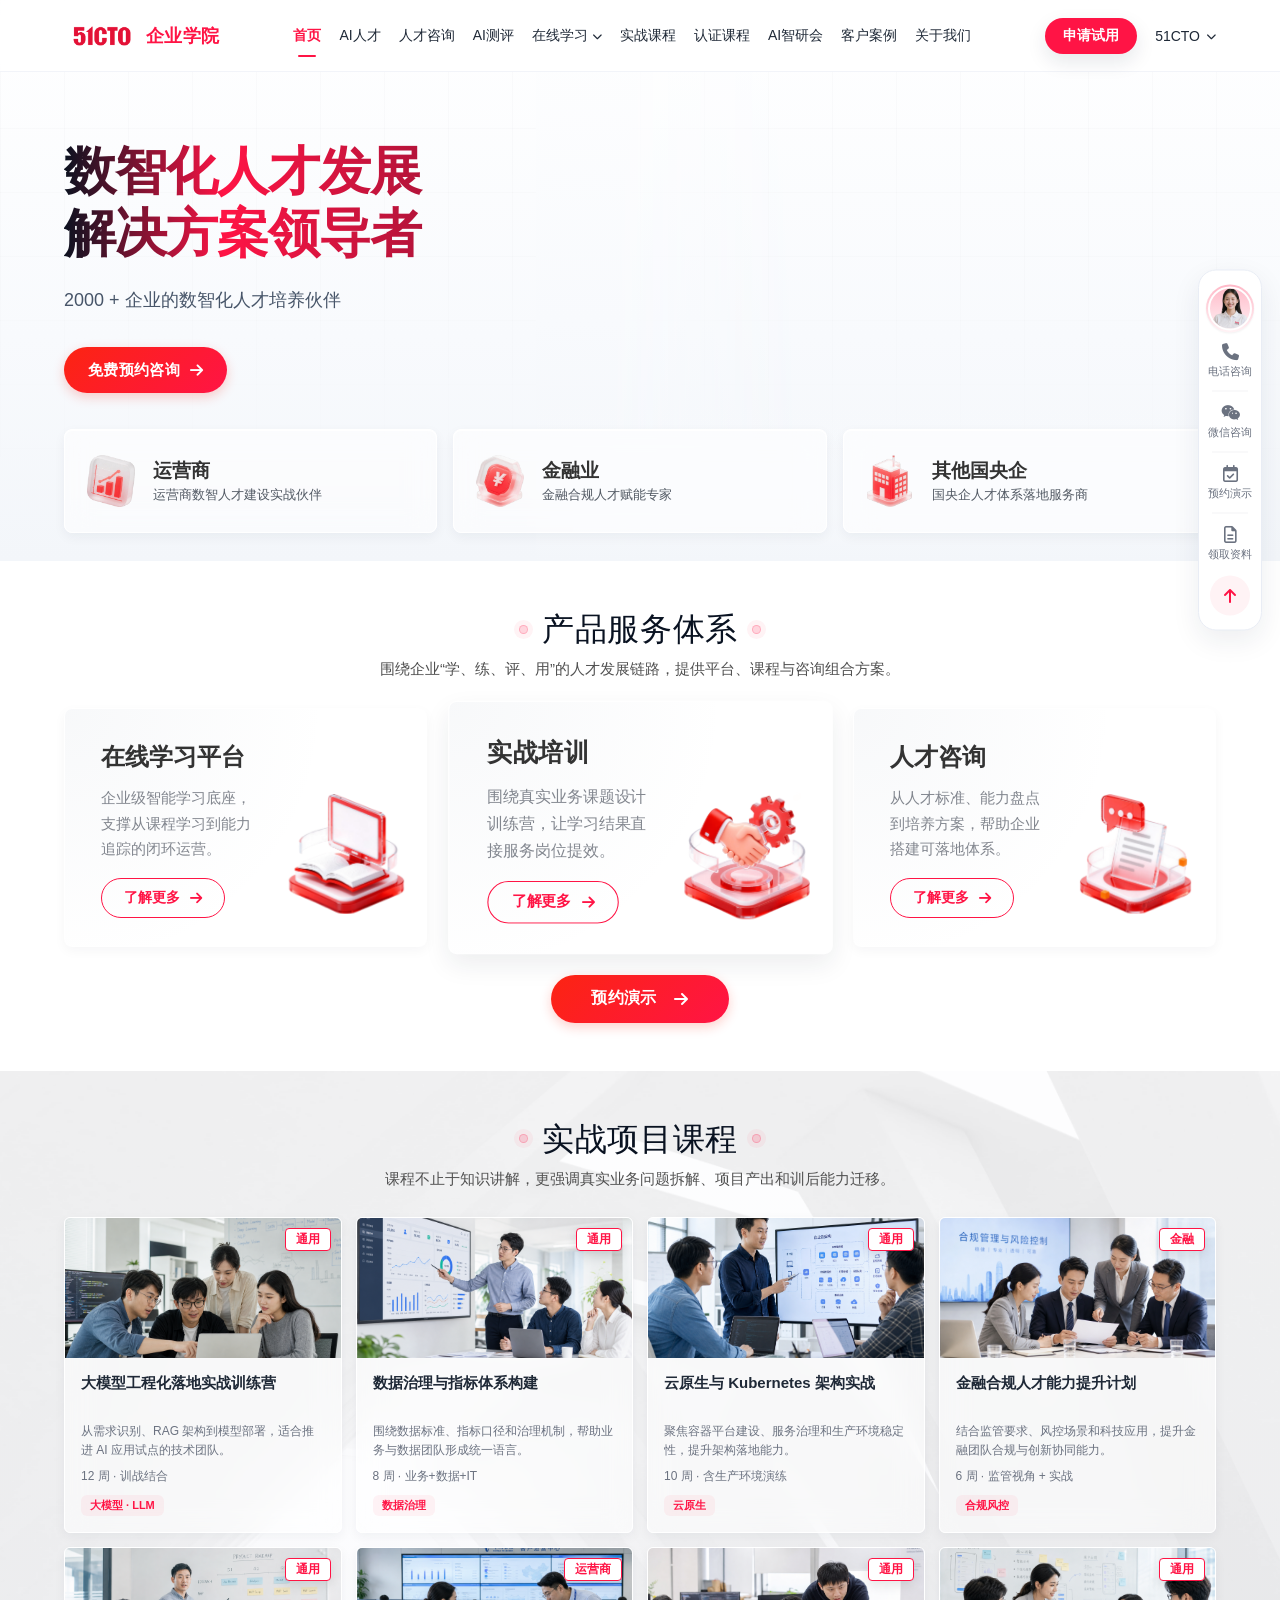
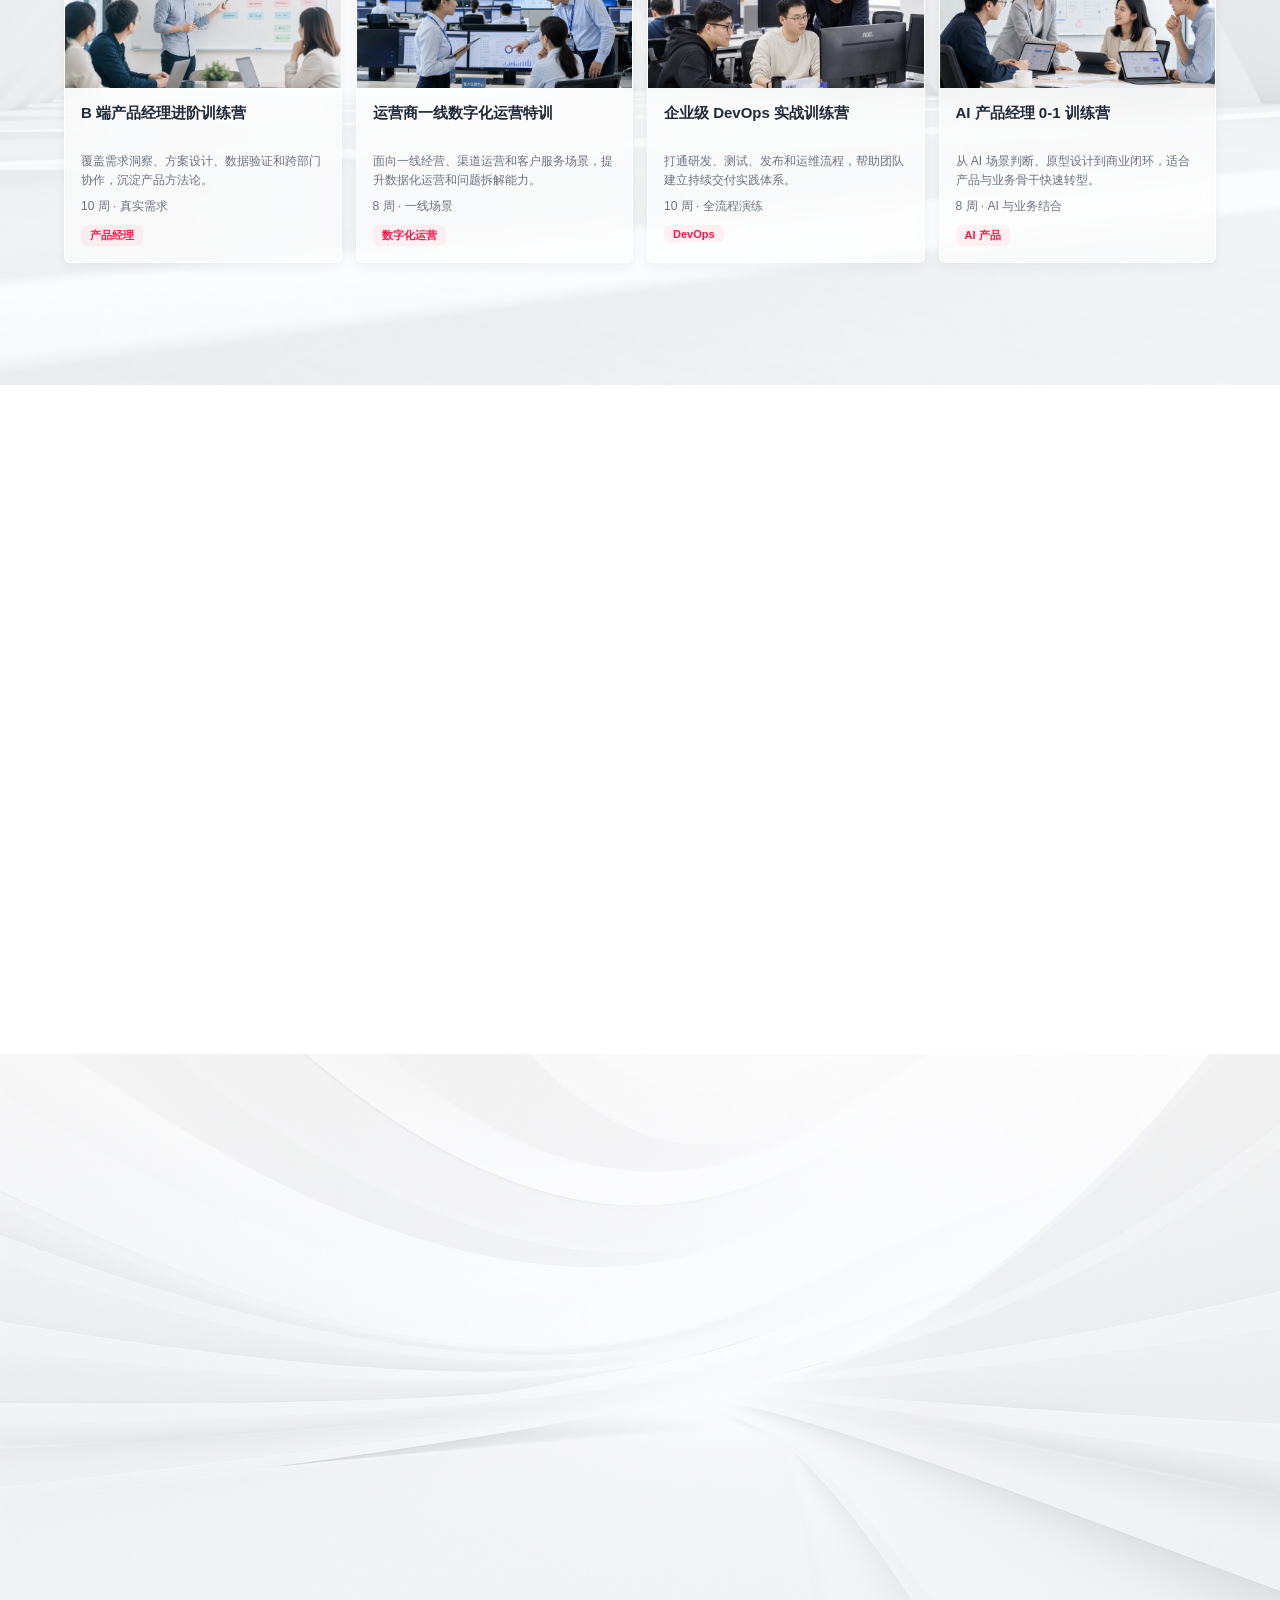
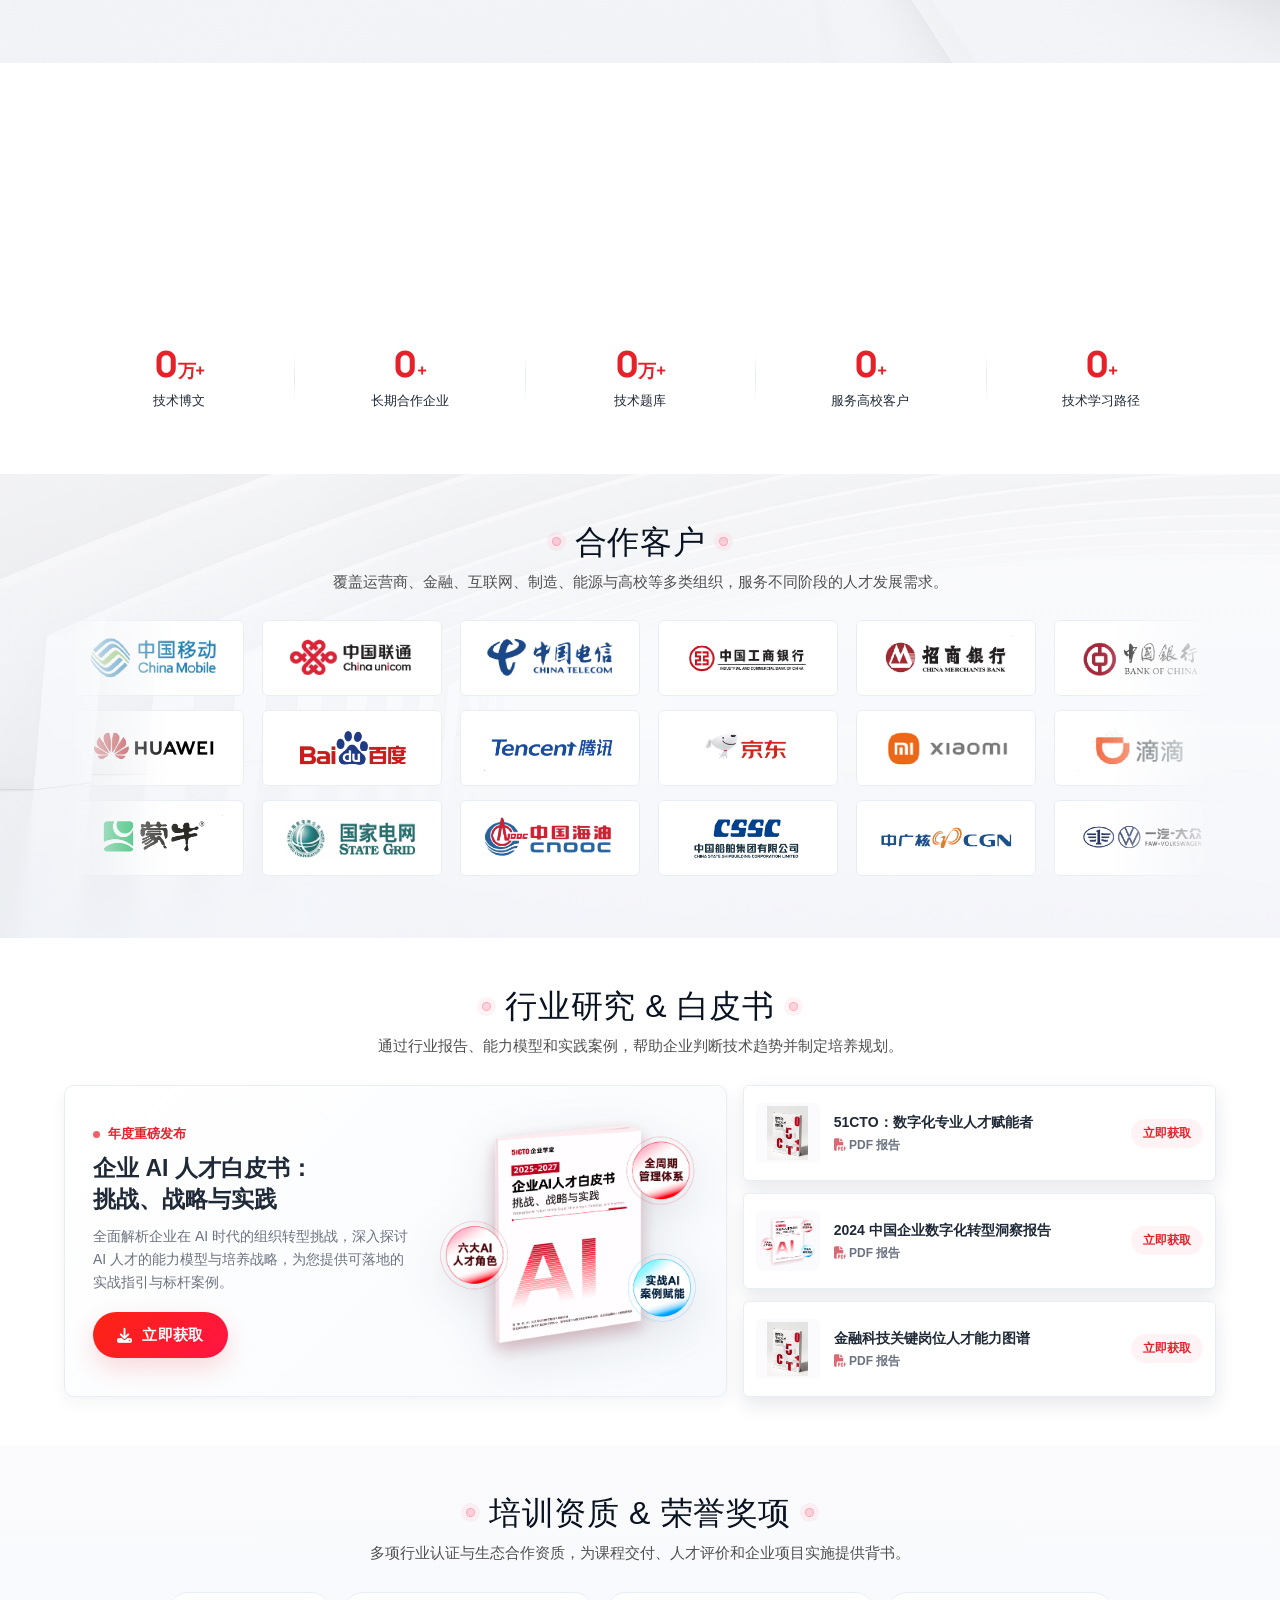
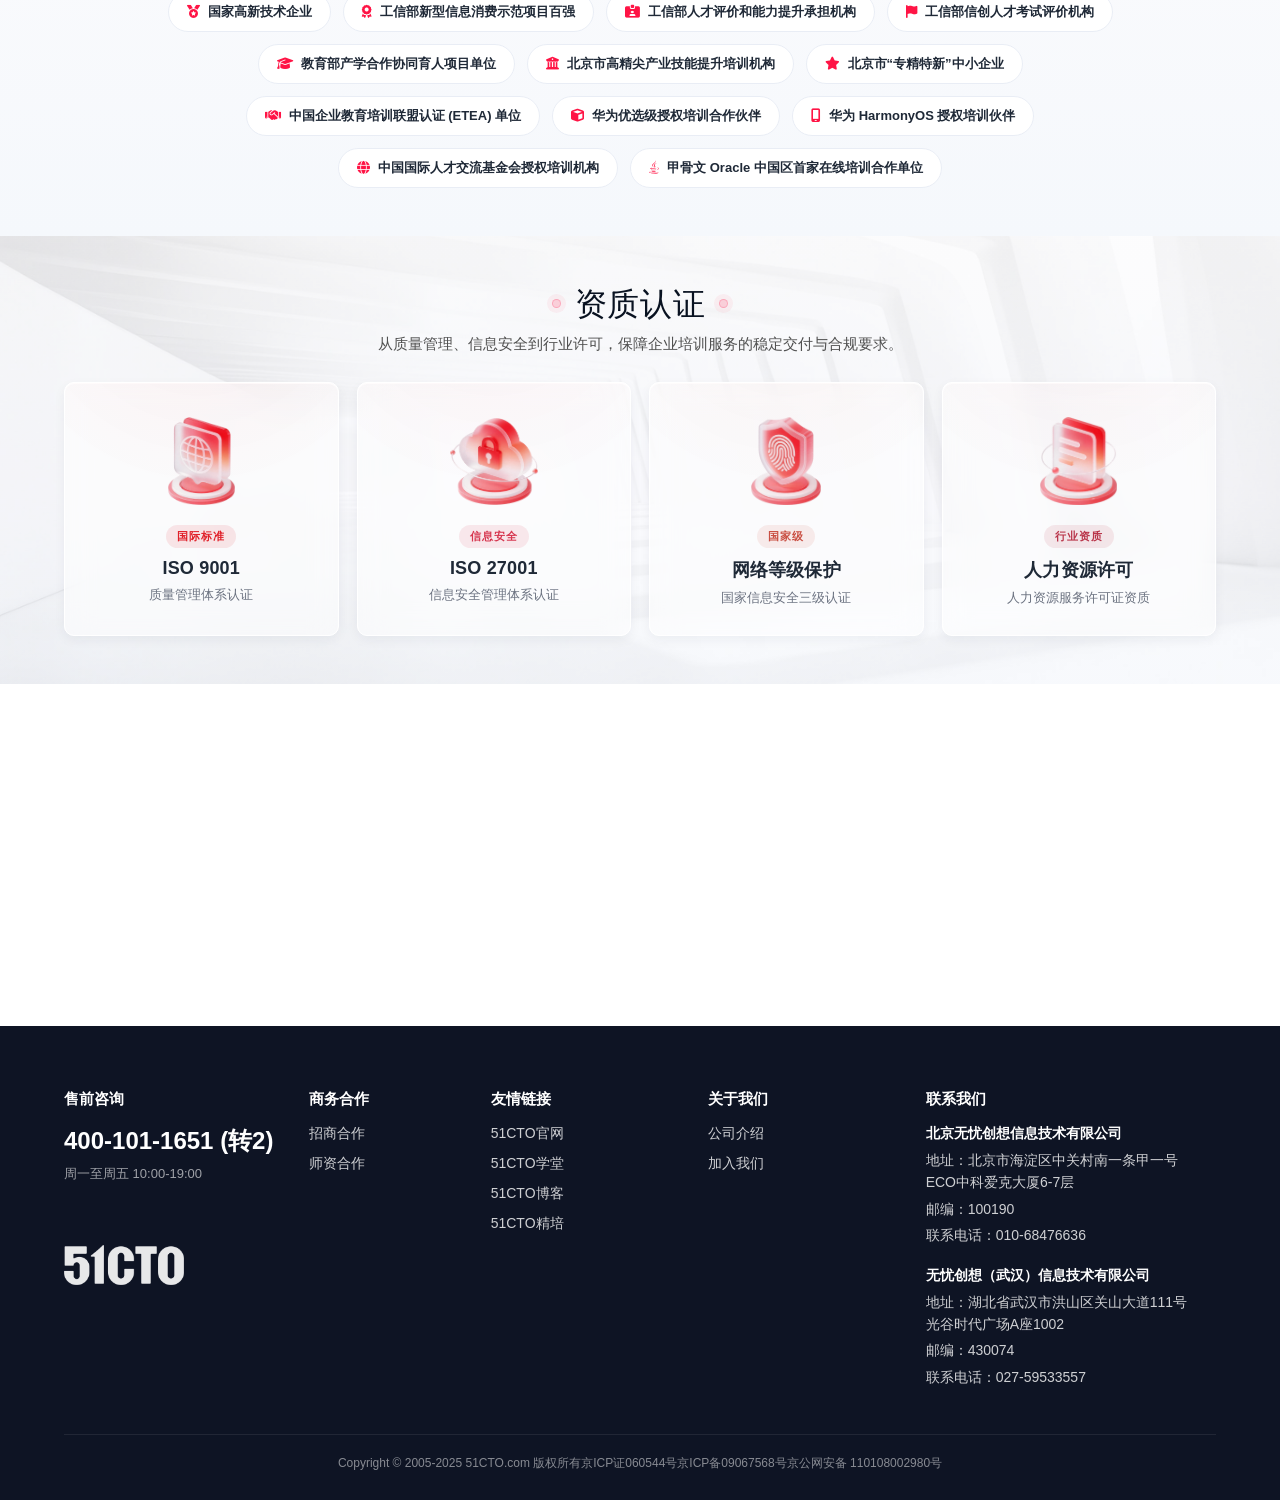
==== commit 38e0724a: "细节调整" ====
--- a/index.html
+++ b/index.html
@@ -342,21 +342,30 @@
   backdrop-filter:blur(14px);-webkit-backdrop-filter:blur(14px);
   color:var(--ink-2);
   font-size:14px;font-weight:600;cursor:pointer;
-  display:flex;align-items:center;gap:12px;
+  display:flex;align-items:center;
   box-shadow:0 4px 12px rgba(28,39,64,0.05),inset 0 1px 0 rgba(255,255,255,0.95);
-  transition:background .25s ease, color .25s ease, transform .25s ease, box-shadow .25s ease, border-color .25s ease;
+  transition:background .4s ease, color .4s ease, transform .4s ease, box-shadow .4s ease, border-color .4s ease;
   position:relative;
   flex:1;
-}
+  overflow:hidden;
+  outline:none;
+}
+.case-tab::before{
+  content:'';position:absolute;inset:0;
+  background:linear-gradient(135deg, var(--red-deep) 0%, #ff9eb0 100%);
+  opacity:0;transition:opacity .4s ease;z-index:0;
+}
+.case-tab span{position:relative;z-index:1;display:flex;align-items:center;gap:12px;width:100%;}
 .case-tab:hover{
   background:rgba(255,255,255,0.78);
   box-shadow:0 8px 18px rgba(28,39,64,0.07),inset 0 1px 0 rgba(255,255,255,0.98);
 }
 .case-tab.active{
-  background:linear-gradient(135deg, #FC2412 0%, #FF1445 100%);
   color:#fff;border-color:transparent;
-  box-shadow:0 4px 12px rgba(252,36,18,0.22),inset 0 1px 0 rgba(255,255,255,0.20);
-}
+  box-shadow:0 8px 20px rgba(230,33,42,0.15);
+  background:transparent;
+}
+.case-tab.active::before{opacity:1;}
 .case-tab i{font-size:18px;opacity:0.75}
 .case-tab.active i{opacity:1}
 .case-panel{
@@ -1283,9 +1292,7 @@
     '某保险公司': 'fa-shield-halved',
     '某能源科技公司': 'fa-solar-panel',
     '某银行': 'fa-piggy-bank',
-    '某大型云服务商': 'fa-cloud',
-    '中国联通集团': 'fa-tower-cell',
-    '中国移动某省公司': 'fa-satellite-dish'
+    '某大型云服务商': 'fa-cloud'
   };
 
   const tabsEl = document.getElementById('case-tabs');
@@ -1297,22 +1304,37 @@
       else if (c.name.includes('能源')) iconClass = 'fa-bolt';
       else if (c.name.includes('保险')) iconClass = 'fa-shield-halved';
     }
-    return `<button class="case-tab ${i===0?'active':''}" data-i="${i}"><i class="fas ${iconClass}"></i>${c.name}</button>`;
+    return `<button class="case-tab ${i===0?'active':''}" data-i="${i}"><span><i class="fas ${iconClass}"></i>${c.name}</span></button>`;
   }).join('');
   function renderCase(i){
     const d = caseData[i];
-    document.getElementById('case-content').innerHTML = `
-      <h3>${d.title}</h3>
-      <div class="pts">
-        <div class="pt"><p>${d.p1}</p></div>
-        <div class="pt"><p>${d.p2}</p></div>
-        <div class="pt"><p>${d.p3}</p></div>
-      </div>`;
+    const content = document.getElementById('case-content');
     const panel = document.getElementById('case-panel');
-    if(d.link) { panel.href = d.link; } else { panel.removeAttribute('href'); }
-    panel.style.backgroundImage = `linear-gradient(135deg,rgba(0,0,0,0.55) 0%,rgba(0,0,0,0.25) 60%,rgba(0,0,0,0.05) 100%), url('${d.bg}')`;
-    panel.style.backgroundSize = 'cover';
-    panel.style.backgroundPosition = 'center';
+    
+    content.style.transition = 'opacity 0.4s ease, transform 0.4s ease';
+    panel.style.transition = 'background-image 0.4s ease, box-shadow 0.35s';
+    
+    content.style.opacity = '0';
+    content.style.transform = 'translateY(10px)';
+    
+    setTimeout(() => {
+      content.innerHTML = `
+        <h3>${d.title}</h3>
+        <div class="pts">
+          <div class="pt"><p>${d.p1}</p></div>
+          <div class="pt"><p>${d.p2}</p></div>
+          <div class="pt"><p>${d.p3}</p></div>
+        </div>`;
+      if(d.link) { panel.href = d.link; } else { panel.removeAttribute('href'); }
+      panel.style.backgroundImage = `linear-gradient(135deg,rgba(0,0,0,0.55) 0%,rgba(0,0,0,0.25) 60%,rgba(0,0,0,0.05) 100%), url('${d.bg}')`;
+      panel.style.backgroundSize = 'cover';
+      panel.style.backgroundPosition = 'center';
+      
+      requestAnimationFrame(() => {
+        content.style.opacity = '1';
+        content.style.transform = 'translateY(0)';
+      });
+    }, 250);
   }
   tabsEl.addEventListener('click', e => {
     const b = e.target.closest('.case-tab'); if(!b) return;
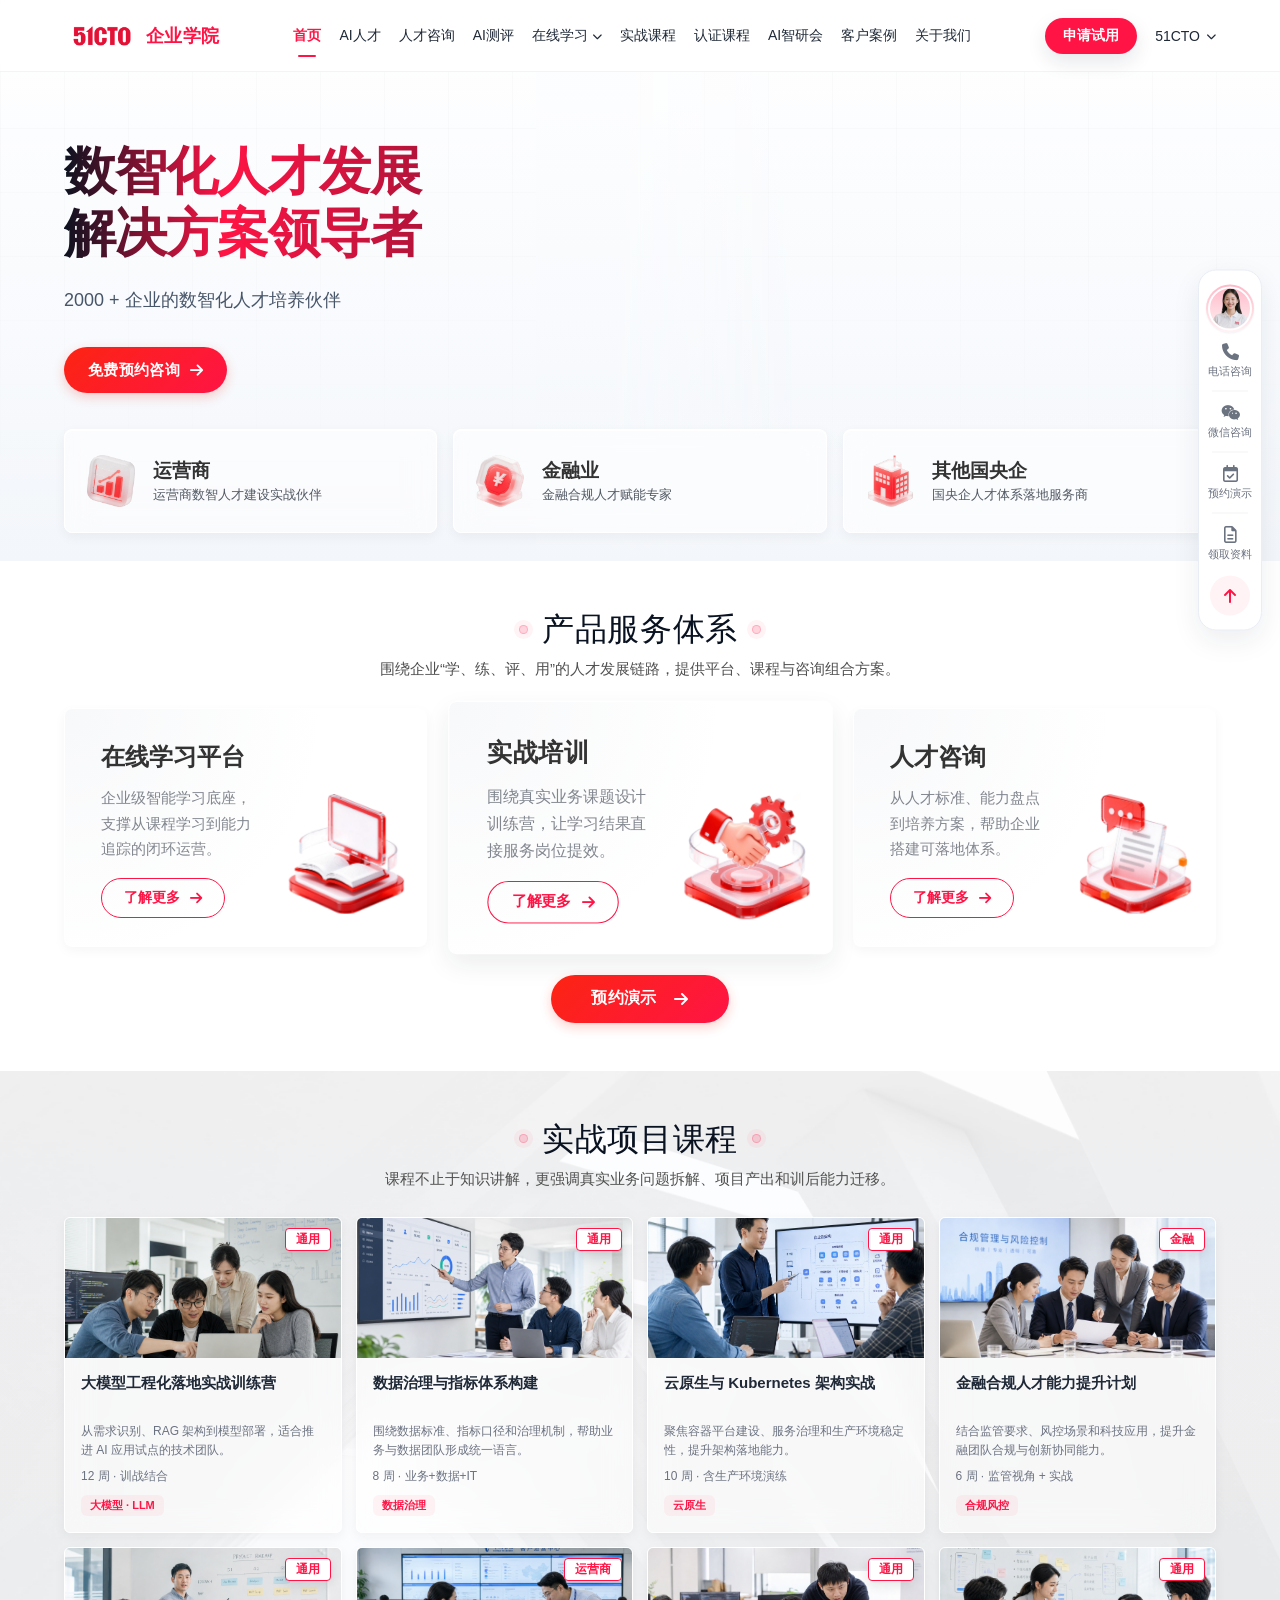
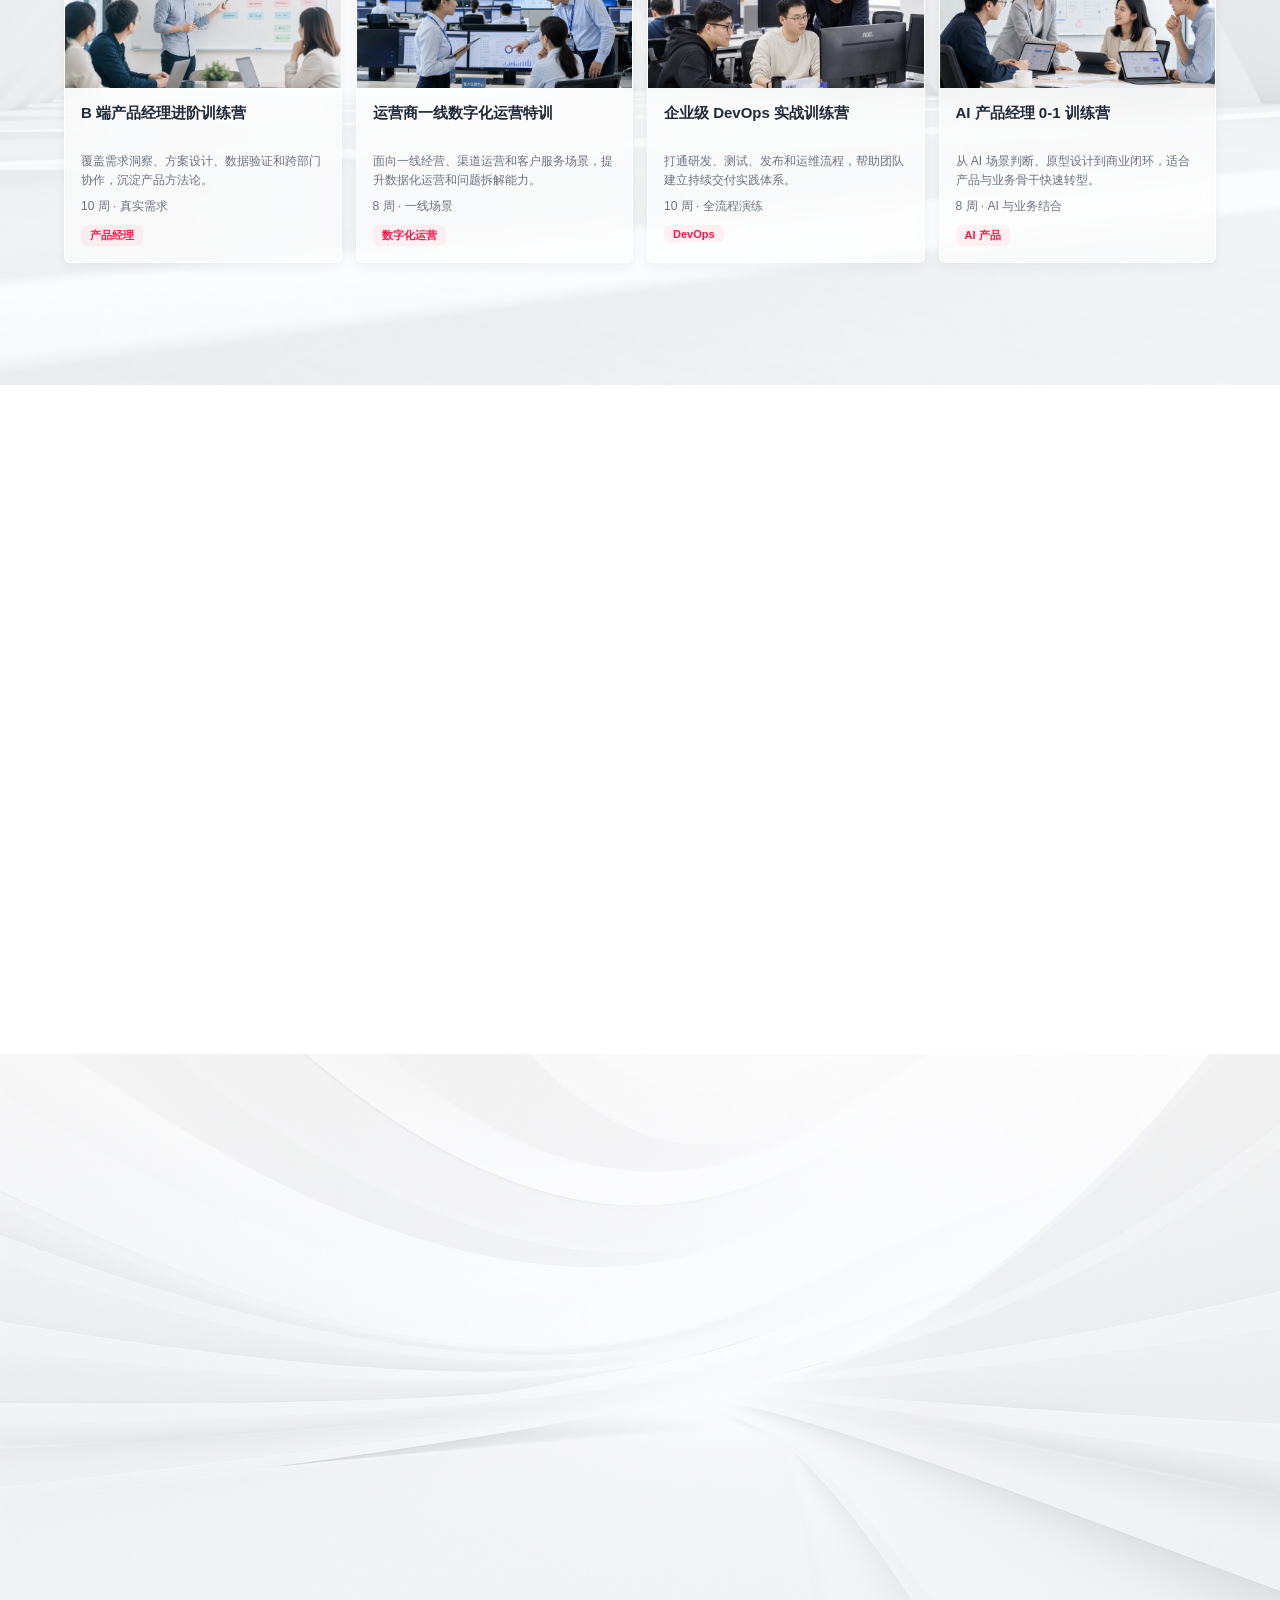
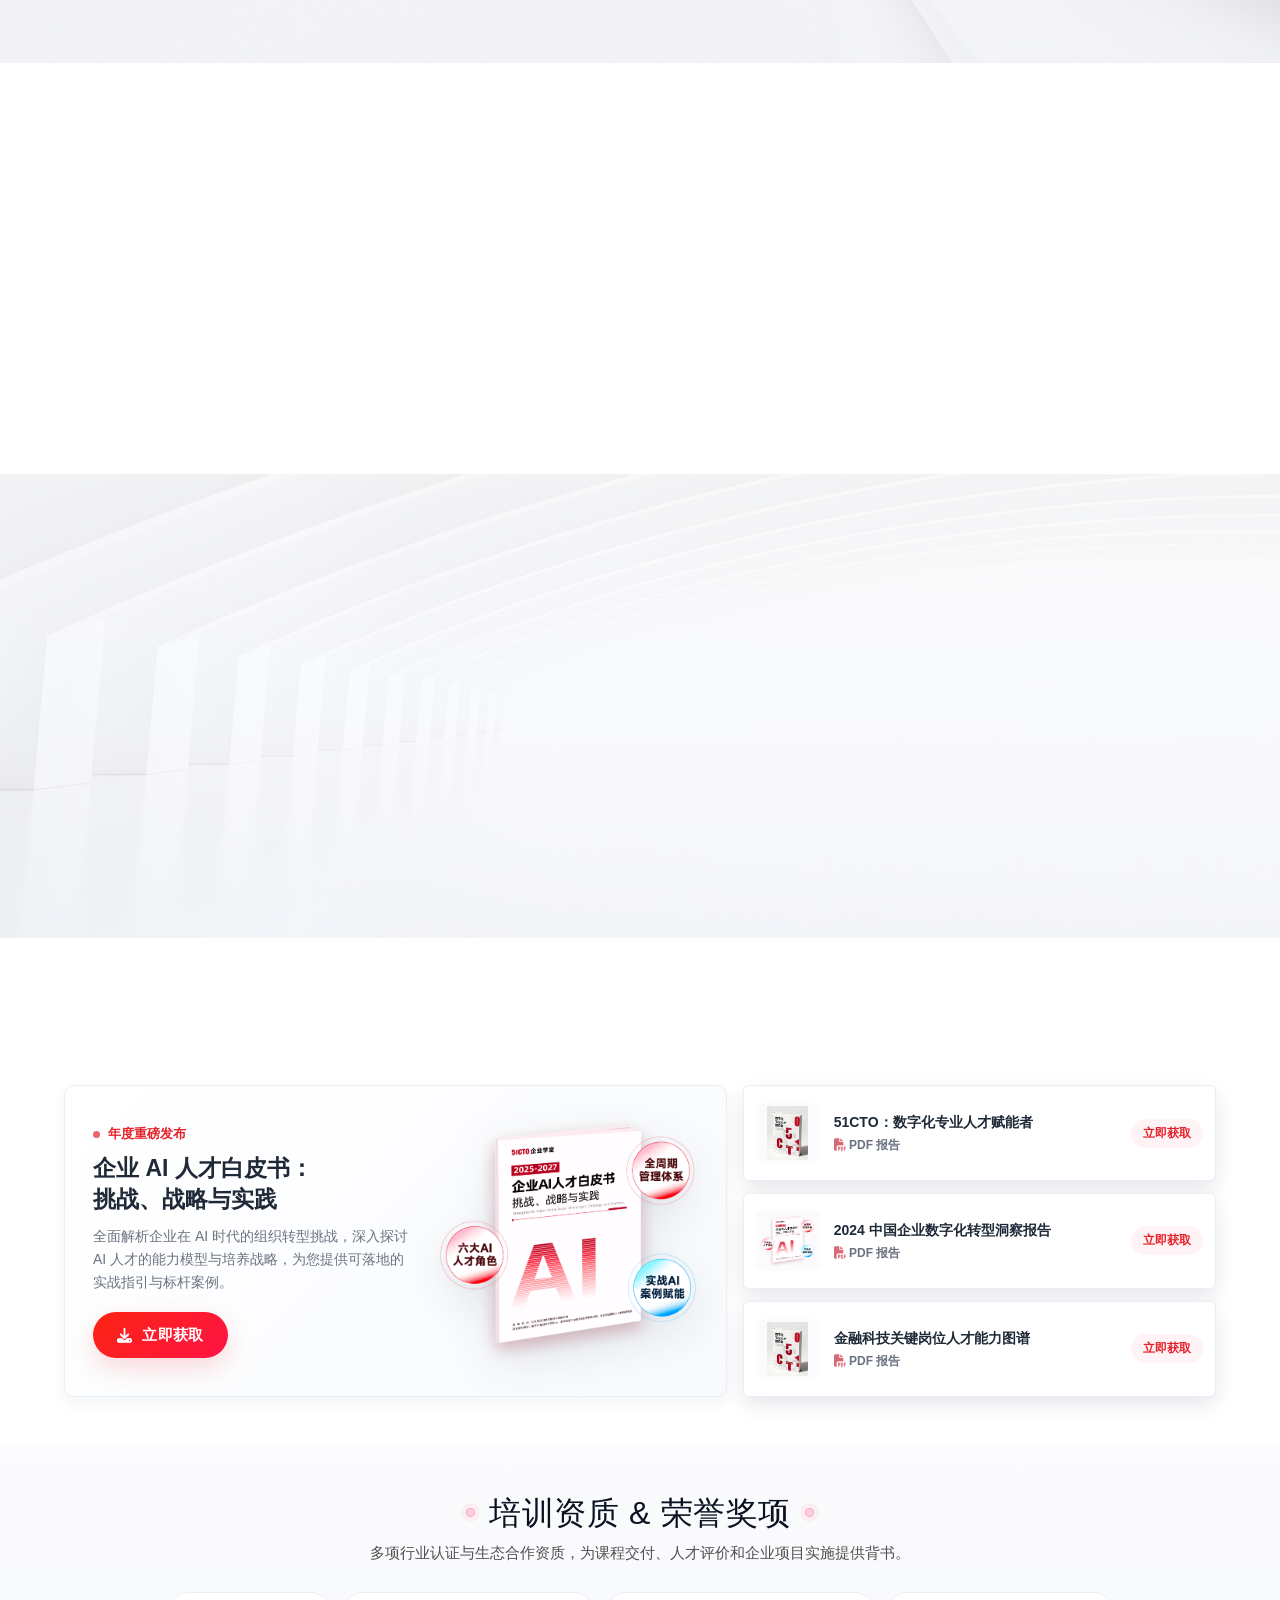
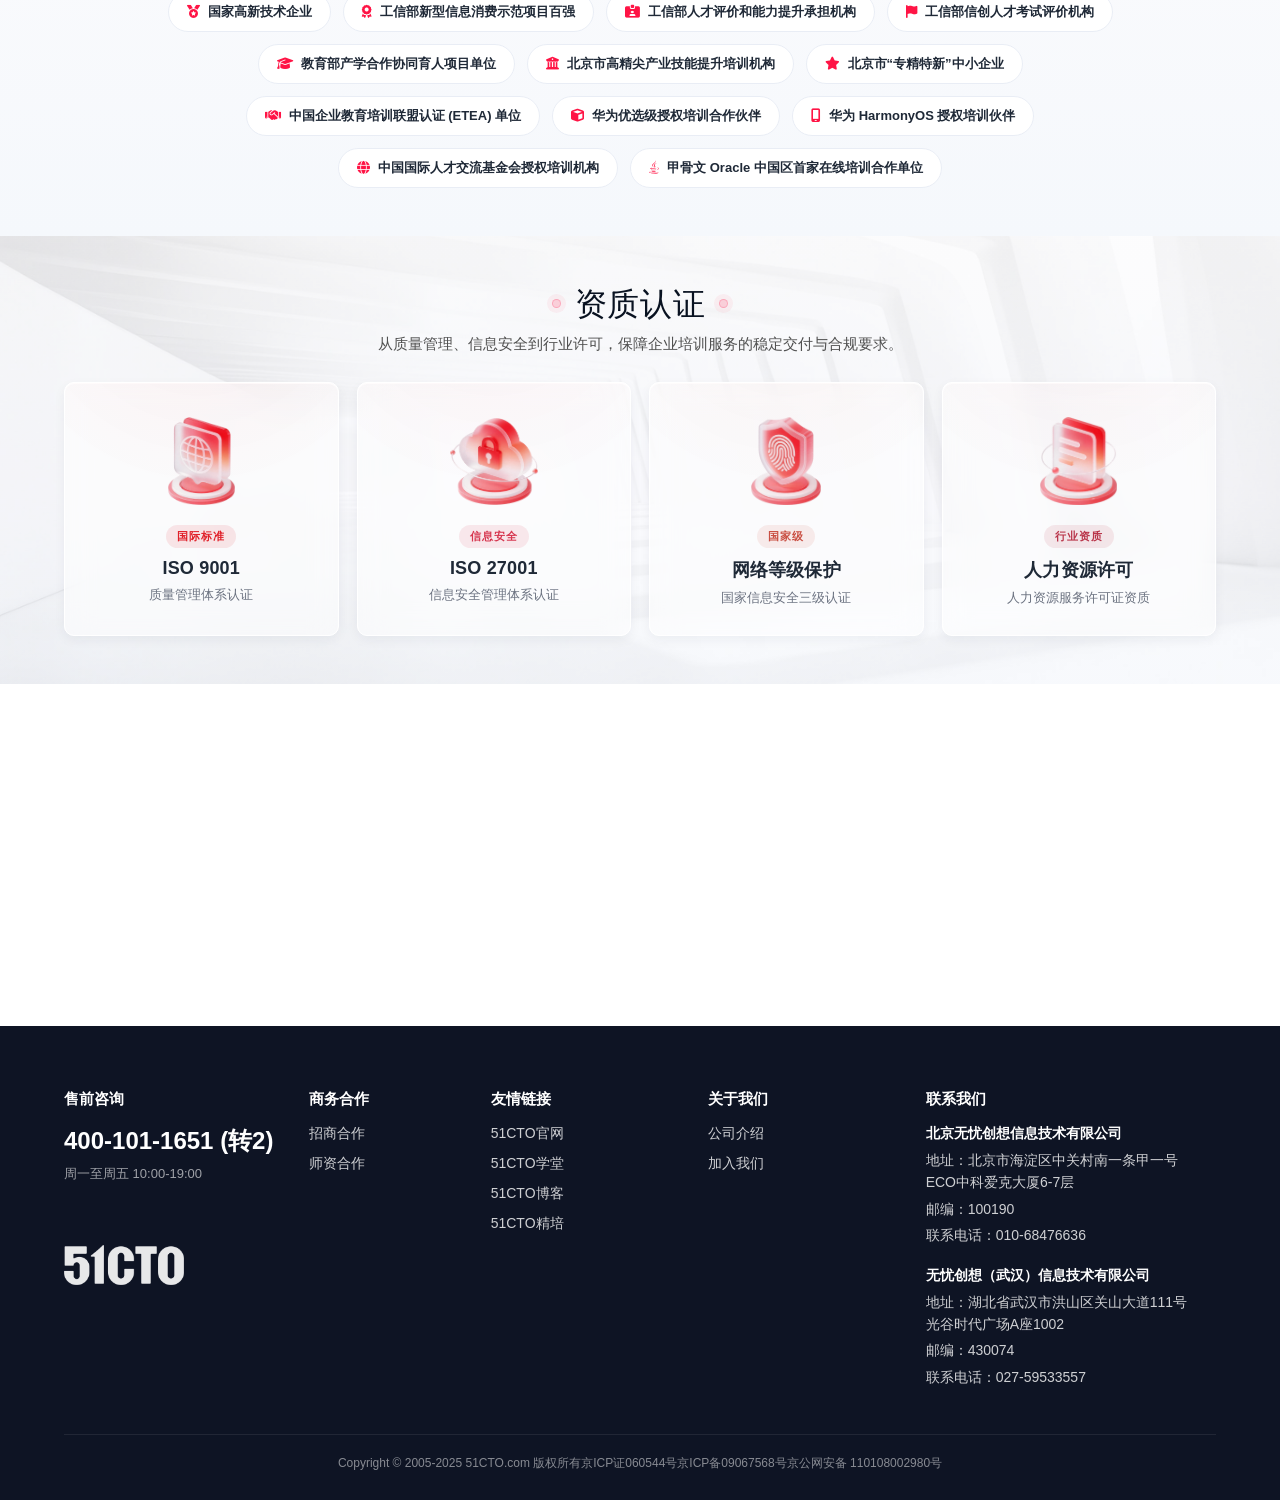
==== commit 2ddbfe65: "文件整理" ====
--- a/index.html
+++ b/index.html
@@ -868,7 +868,7 @@
     </div>
     <div class="courses reveal delay-1">
       <article class="course">
-        <div class="thumb" style="background-image:url('assets/home-course-1.png')"><span class="industry-tag">通用</span></div>
+        <div class="thumb" style="background-image:url('assets/home/home-course-1.png')"><span class="industry-tag">通用</span></div>
         <div class="body">
           <h4>大模型工程化落地实战训练营</h4>
           <p class="course-desc">从需求识别、RAG 架构到模型部署，适合推进 AI 应用试点的技术团队。</p>
@@ -877,7 +877,7 @@
         </div>
       </article>
       <article class="course">
-        <div class="thumb" style="background-image:url('assets/home-course-2.png')"><span class="industry-tag">通用</span></div>
+        <div class="thumb" style="background-image:url('assets/home/home-course-2.png')"><span class="industry-tag">通用</span></div>
         <div class="body">
           <h4>数据治理与指标体系构建</h4>
           <p class="course-desc">围绕数据标准、指标口径和治理机制，帮助业务与数据团队形成统一语言。</p>
@@ -886,7 +886,7 @@
         </div>
       </article>
       <article class="course">
-        <div class="thumb" style="background-image:url('assets/home-course-3.png')"><span class="industry-tag">通用</span></div>
+        <div class="thumb" style="background-image:url('assets/home/home-course-3.png')"><span class="industry-tag">通用</span></div>
         <div class="body">
           <h4>云原生与 Kubernetes 架构实战</h4>
           <p class="course-desc">聚焦容器平台建设、服务治理和生产环境稳定性，提升架构落地能力。</p>
@@ -895,7 +895,7 @@
         </div>
       </article>
       <article class="course">
-        <div class="thumb" style="background-image:url('assets/home-course-4.png')"><span class="industry-tag">金融</span></div>
+        <div class="thumb" style="background-image:url('assets/home/home-course-4.png')"><span class="industry-tag">金融</span></div>
         <div class="body">
           <h4>金融合规人才能力提升计划</h4>
           <p class="course-desc">结合监管要求、风控场景和科技应用，提升金融团队合规与创新协同能力。</p>
@@ -904,7 +904,7 @@
         </div>
       </article>
       <article class="course">
-        <div class="thumb" style="background-image:url('assets/home-course-5.png')"><span class="industry-tag">通用</span></div>
+        <div class="thumb" style="background-image:url('assets/home/home-course-5.png')"><span class="industry-tag">通用</span></div>
         <div class="body">
           <h4>B 端产品经理进阶训练营</h4>
           <p class="course-desc">覆盖需求洞察、方案设计、数据验证和跨部门协作，沉淀产品方法论。</p>
@@ -913,7 +913,7 @@
         </div>
       </article>
       <article class="course">
-        <div class="thumb" style="background-image:url('assets/home-course-6.png')"><span class="industry-tag">运营商</span></div>
+        <div class="thumb" style="background-image:url('assets/home/home-course-6.png')"><span class="industry-tag">运营商</span></div>
         <div class="body">
           <h4>运营商一线数字化运营特训</h4>
           <p class="course-desc">面向一线经营、渠道运营和客户服务场景，提升数据化运营和问题拆解能力。</p>
@@ -922,7 +922,7 @@
         </div>
       </article>
       <article class="course">
-        <div class="thumb" style="background-image:url('assets/home-course-7.png')"><span class="industry-tag">通用</span></div>
+        <div class="thumb" style="background-image:url('assets/home/home-course-7.png')"><span class="industry-tag">通用</span></div>
         <div class="body">
           <h4>企业级 DevOps 实战训练营</h4>
           <p class="course-desc">打通研发、测试、发布和运维流程，帮助团队建立持续交付实践体系。</p>
@@ -931,7 +931,7 @@
         </div>
       </article>
       <article class="course">
-        <div class="thumb" style="background-image:url('assets/home-course-8.png')"><span class="industry-tag">通用</span></div>
+        <div class="thumb" style="background-image:url('assets/home/home-course-8.png')"><span class="industry-tag">通用</span></div>
         <div class="body">
           <h4>AI 产品经理 0-1 训练营</h4>
           <p class="course-desc">从 AI 场景判断、原型设计到商业闭环，适合产品与业务骨干快速转型。</p>
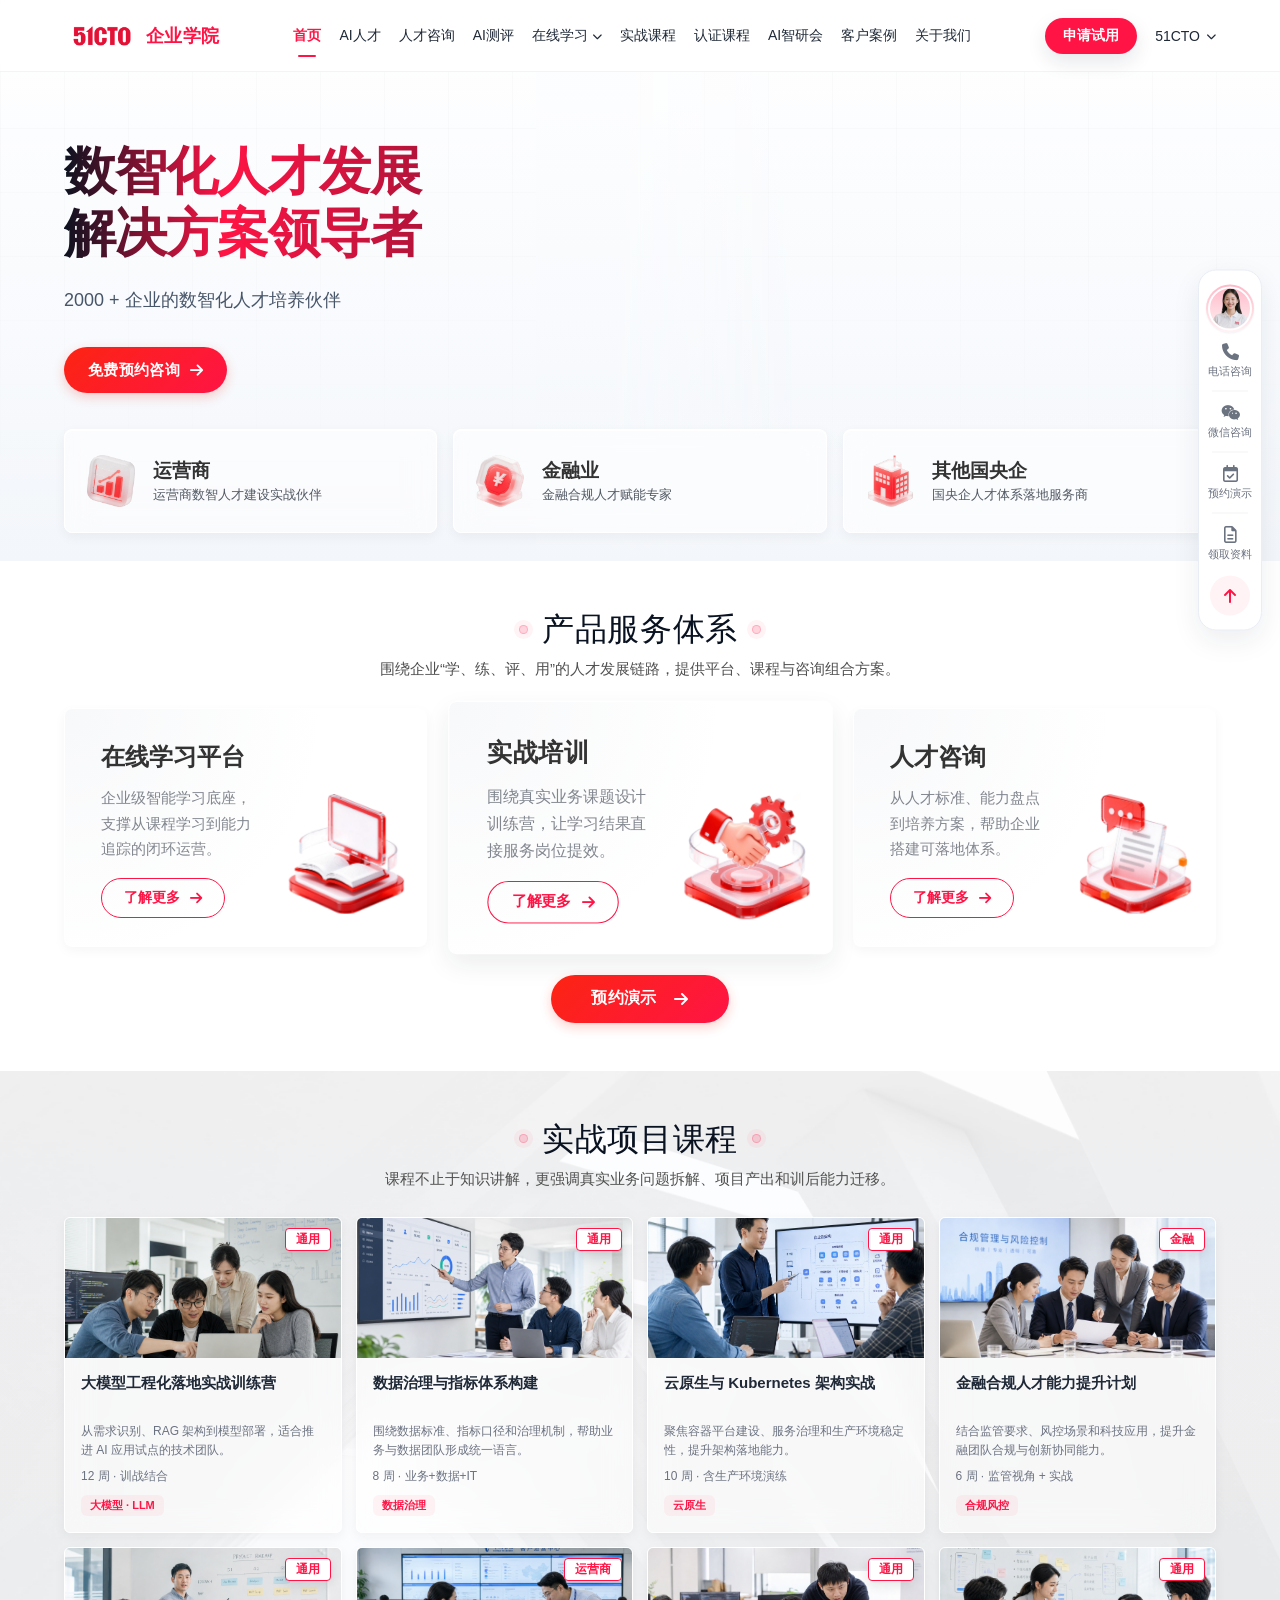
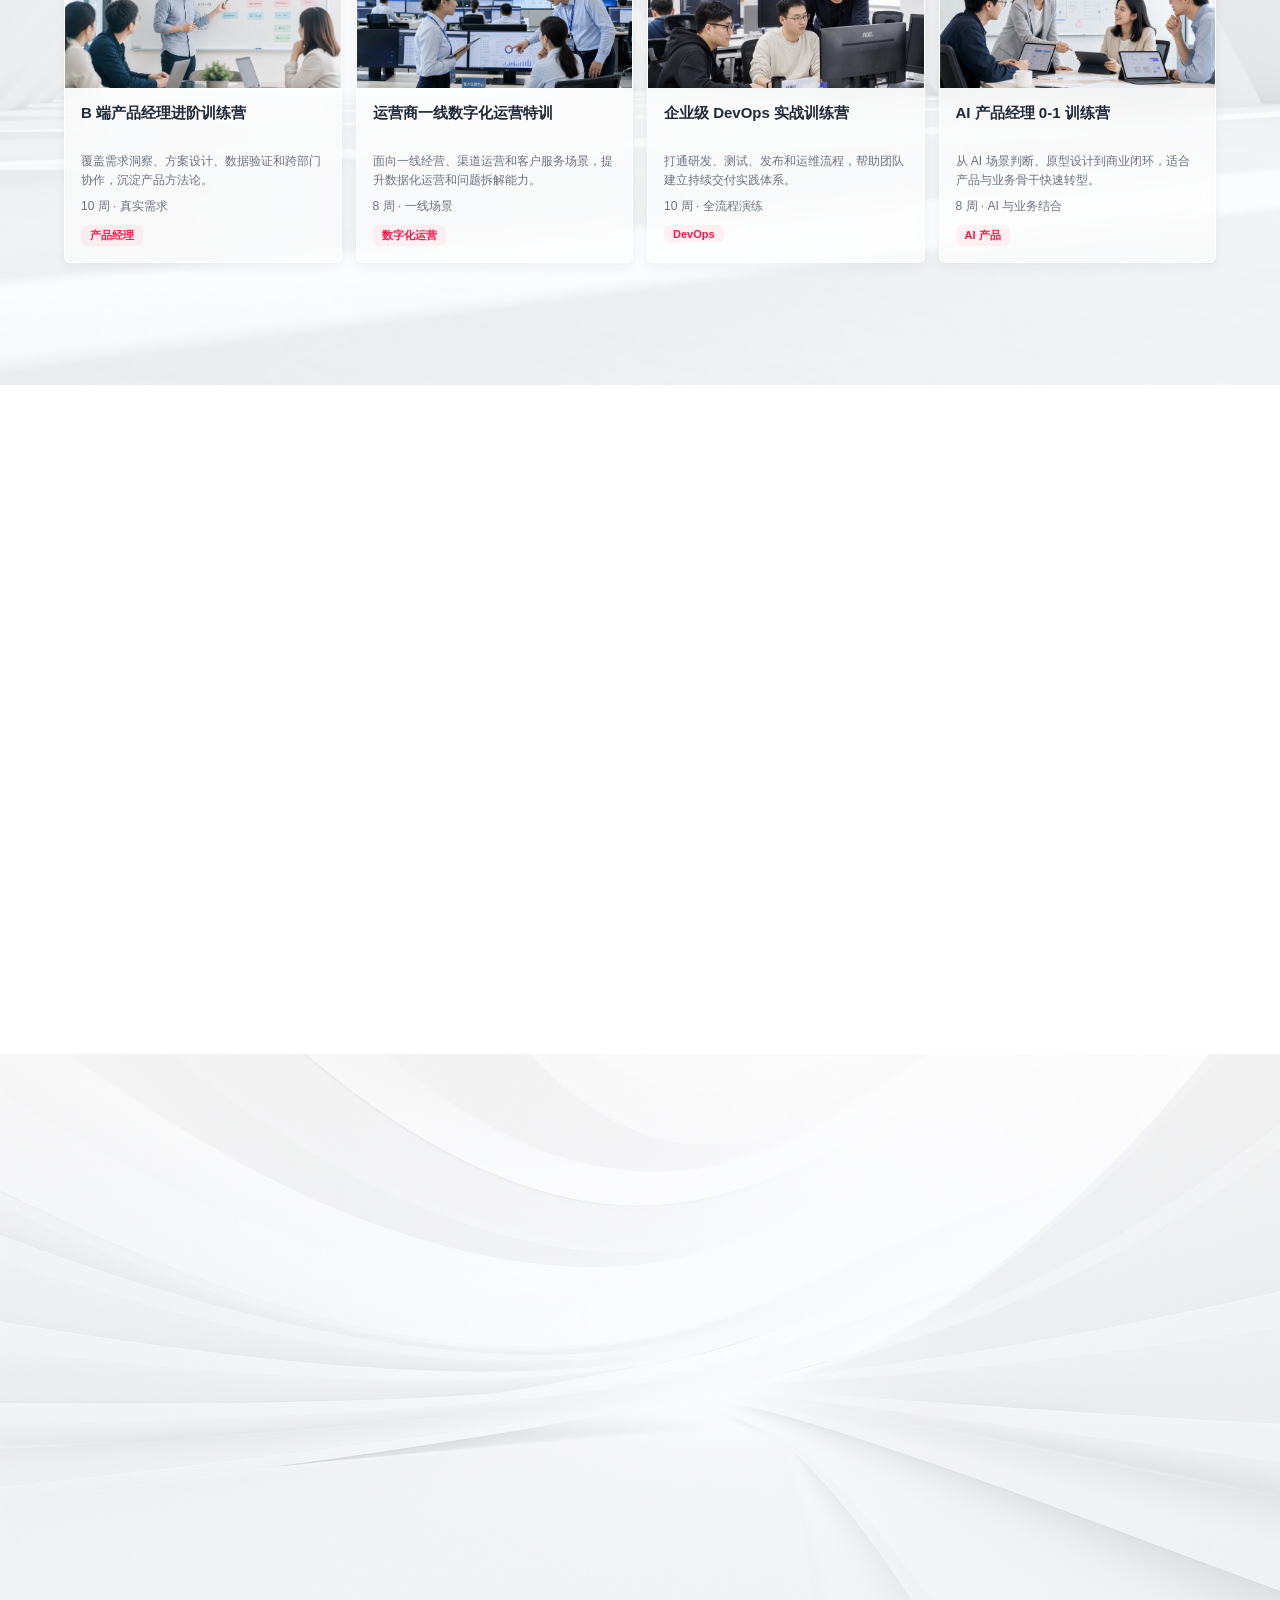
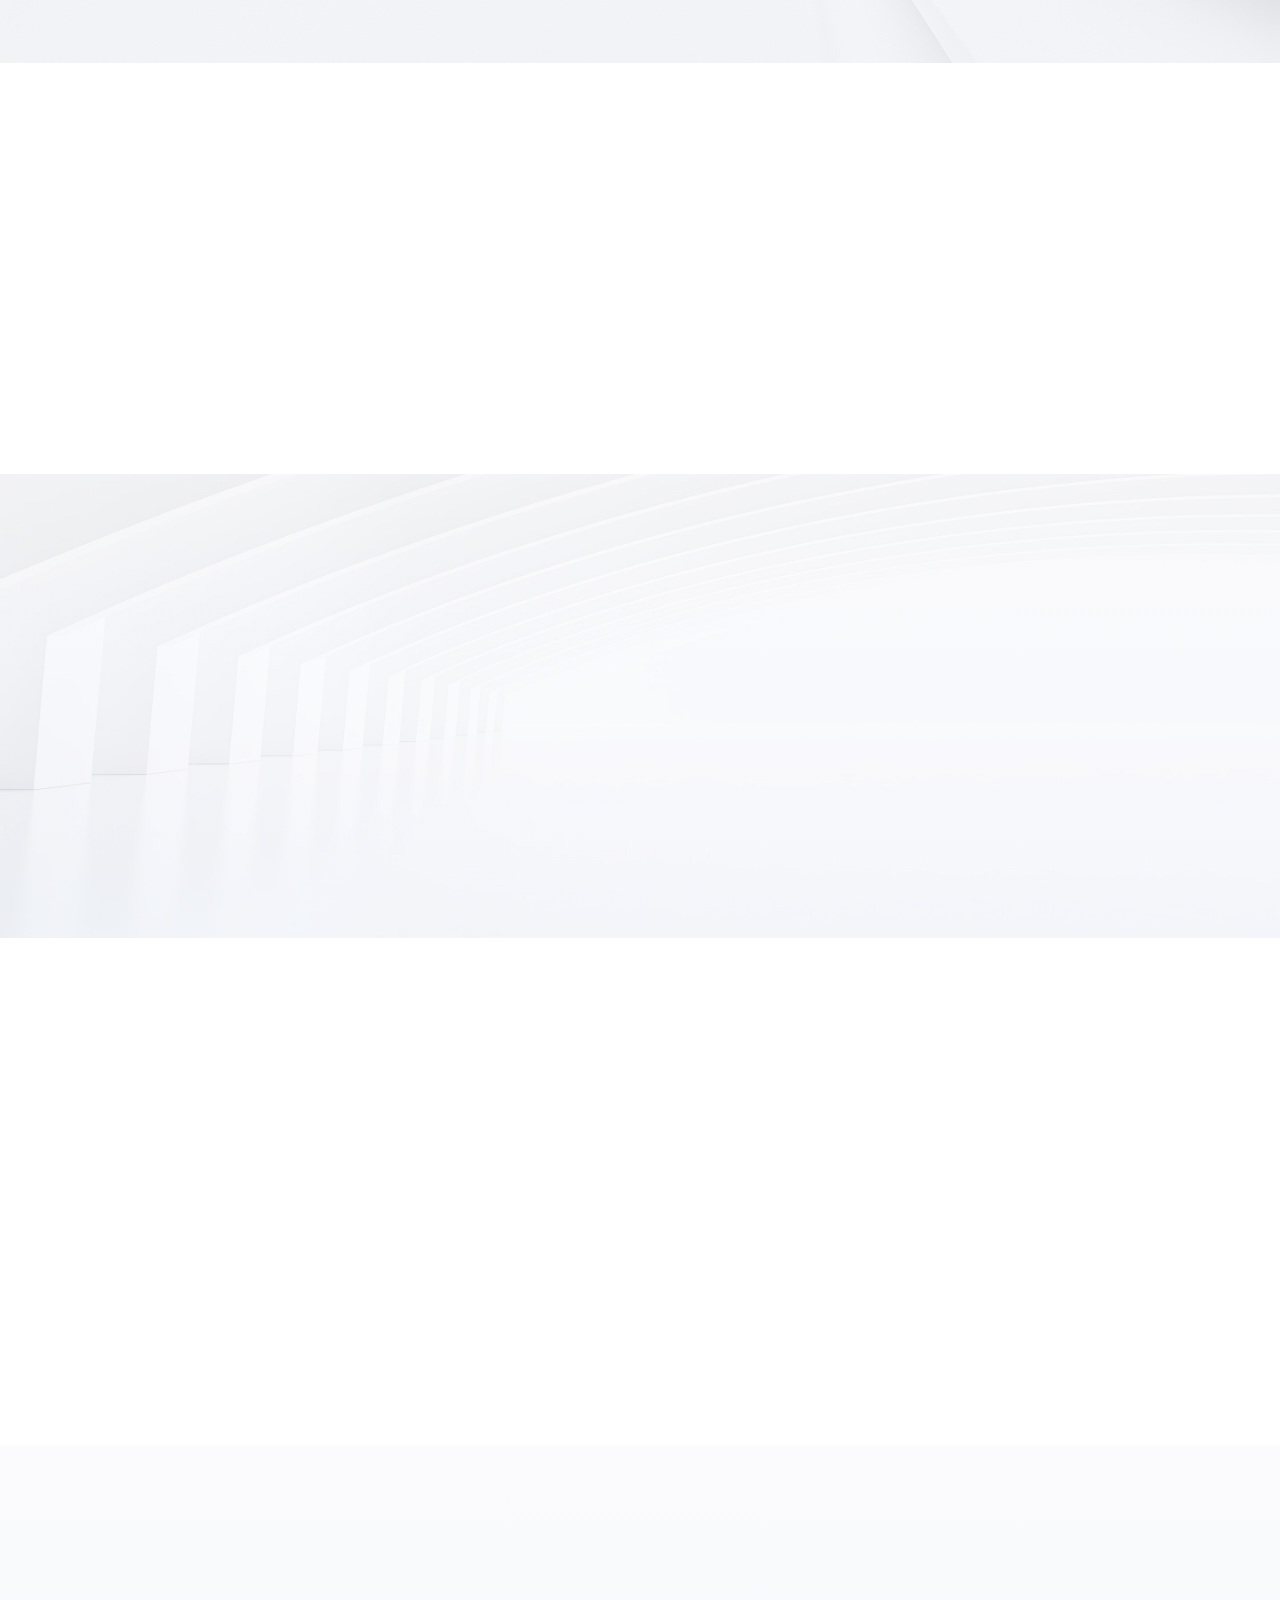
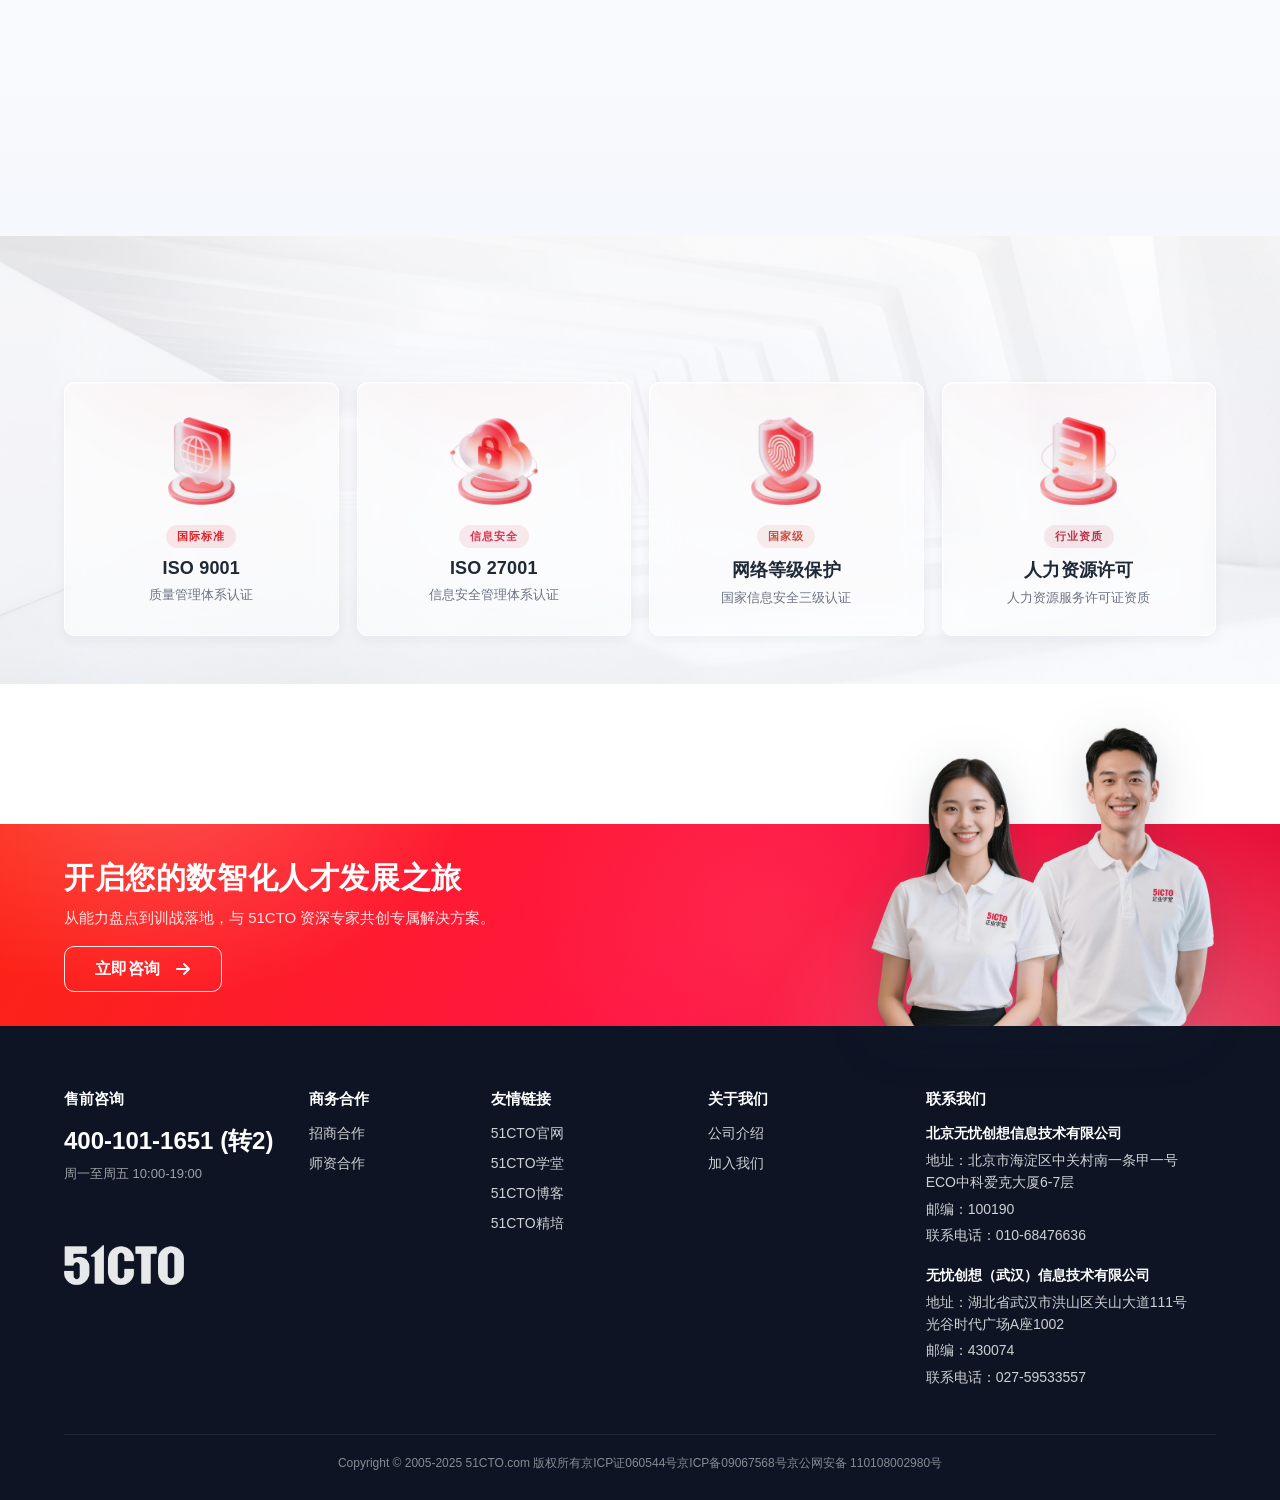
==== commit 75fb7b66: "更新讲师" ====
--- a/index.html
+++ b/index.html
@@ -269,8 +269,8 @@
 .expert-poster.is-open{flex:2.4 1 0}
 .expert-poster .photo{
   position:absolute;left:0;right:0;bottom:0;top:0;
-  background-size:auto 95%;
-  background-position:center bottom;
+  background-size:cover;
+  background-position:center top;
   background-repeat:no-repeat;
   transition:transform .6s cubic-bezier(0.16,1,0.3,1), filter .4s ease;
   filter:saturate(0.9);
@@ -955,57 +955,57 @@
     </div>
     <div class="experts reveal delay-1" id="experts">
       <div class="expert-poster is-open" data-i="0">
-        <span class="badge">大模型</span>
+        <span class="badge">架构</span>
         <div class="photo" style="background-image:url('assets/teachers/1.png')"></div>
         <div class="info">
-          <div class="name-row"><h4>艾老师</h4></div>
-          <div class="role">资深算法工程师</div>
-          <div class="blurb"><b>近 2 年落地多个大模型实战项目</b>，10 年算法经验，专注 AI 工程化落地。</div>
+          <div class="name-row"><h4>齐老师</h4></div>
+          <div class="role">资深架构设计师</div>
+          <div class="blurb">21年金融与互联网软件研发、设计、架构、管理经验，先后在多家头部机构任职架构与管理工作。</div>
         </div>
       </div>
       <div class="expert-poster" data-i="1">
-        <span class="badge">云原生</span>
+        <span class="badge">架构</span>
         <div class="photo" style="background-image:url('assets/teachers/2.png')"></div>
         <div class="info">
-          <div class="name-row"><h4>韩老师</h4></div>
-          <div class="role">资深 K8s 架构师</div>
-          <div class="blurb"><b>国内最早的 K8s 布道者</b>，全网学员超 200 万。</div>
+          <div class="name-row"><h4>刘老师</h4></div>
+          <div class="role">原58同城、京东商城资深架构师</div>
+          <div class="blurb">16年以上头部互联网大厂工作及授课经验，9年企业软件、7年互联网软件开发。</div>
         </div>
       </div>
       <div class="expert-poster" data-i="2">
-        <span class="badge">架构</span>
+        <span class="badge">AI</span>
         <div class="photo" style="background-image:url('assets/teachers/3.png')"></div>
         <div class="info">
-          <div class="name-row"><h4>齐老师</h4></div>
-          <div class="role">原京东金融架构师</div>
-          <div class="blurb"><b>曾主导多个大型系统架构设计</b>，16 年研发经验。</div>
+          <div class="name-row"><h4>卢老师</h4></div>
+          <div class="role">原平安子公司AI团队负责人</div>
+          <div class="blurb">具有10年培训经验，13年技术从业经验，具备AI算法-性能加速-业务落地技术栈；专注AI算法研发与工程落地。</div>
         </div>
       </div>
       <div class="expert-poster" data-i="3">
-        <span class="badge">产品</span>
+        <span class="badge">AI能源</span>
         <div class="photo" style="background-image:url('assets/teachers/4.png')"></div>
         <div class="info">
-          <div class="name-row"><h4>李老师</h4></div>
-          <div class="role">原百度资深产品专家</div>
-          <div class="blurb"><b>12 年大数据平台、低代码产品经验</b>。</div>
+          <div class="name-row"><h4>崔老师</h4></div>
+          <div class="role">数秦科技首席科学家兼副总裁</div>
+          <div class="blurb">十年跨国企业实战，主导能源行业AI转型，AI技术功底深厚。</div>
         </div>
       </div>
       <div class="expert-poster" data-i="4">
-        <span class="badge">云架构</span>
+        <span class="badge">办公自动化</span>
         <div class="photo" style="background-image:url('assets/teachers/5.png')"></div>
         <div class="info">
-          <div class="name-row"><h4>王老师</h4></div>
-          <div class="role">前阿里技术总监</div>
-          <div class="blurb"><b>15 年云计算架构经验</b>，精通分布式系统设计。</div>
+          <div class="name-row"><h4>张老师</h4></div>
+          <div class="role">100+企业办公自动化内训师</div>
+          <div class="blurb">参与多个RPA（机器人流程自动化）项目，涉及金融、电商等多个行业，成功帮助企业实现业务流程的优化和效率的提升。</div>
         </div>
       </div>
       <div class="expert-poster" data-i="5">
-        <span class="badge">数据</span>
+        <span class="badge">产品</span>
         <div class="photo" style="background-image:url('assets/teachers/6.png')"></div>
         <div class="info">
-          <div class="name-row"><h4>张老师</h4></div>
-          <div class="role">腾讯高级数据科学家</div>
-          <div class="blurb"><b>专注推荐系统与机器学习</b>，多项专利发明人。</div>
+          <div class="name-row"><h4>彭老师</h4></div>
+          <div class="role">原百度搜索-产品经理</div>
+          <div class="blurb">武汉大学计算机系毕业，13年中国顶级互联网公司设计与管理经验。</div>
         </div>
       </div>
     </div>
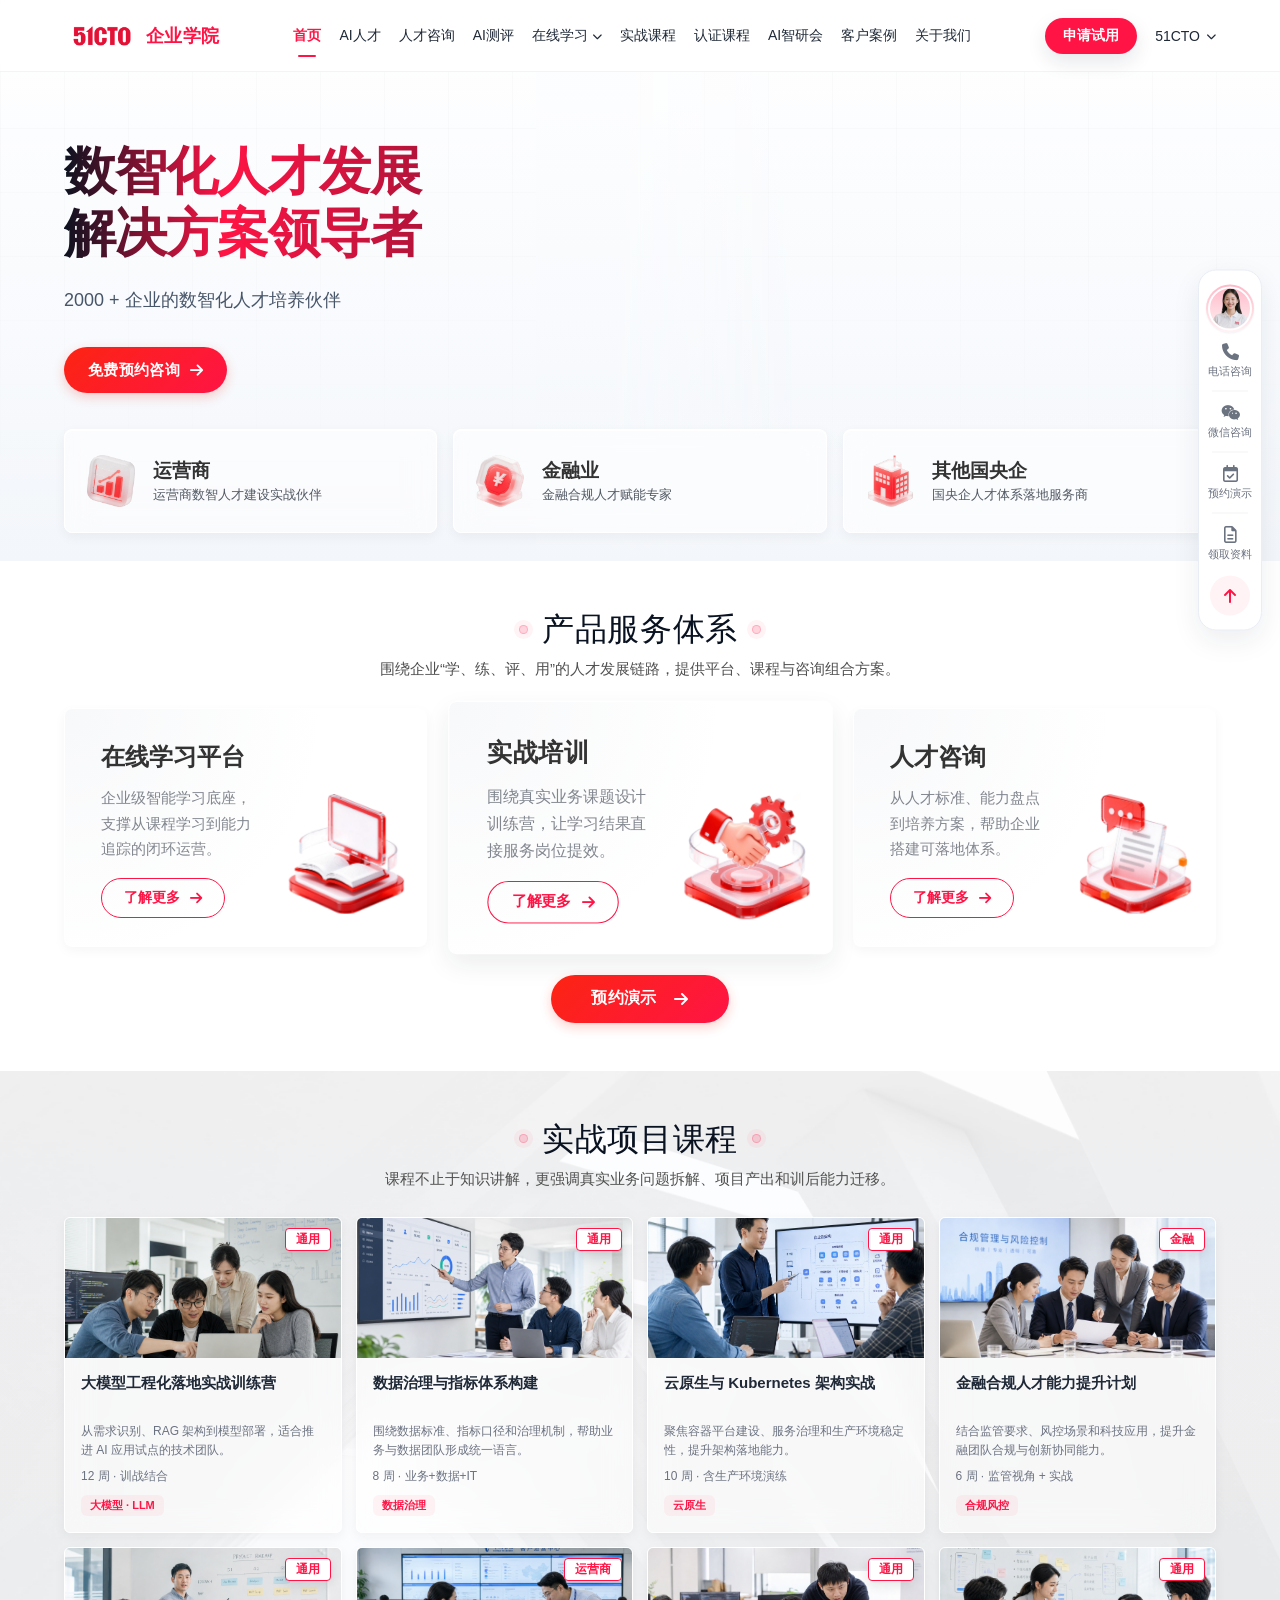
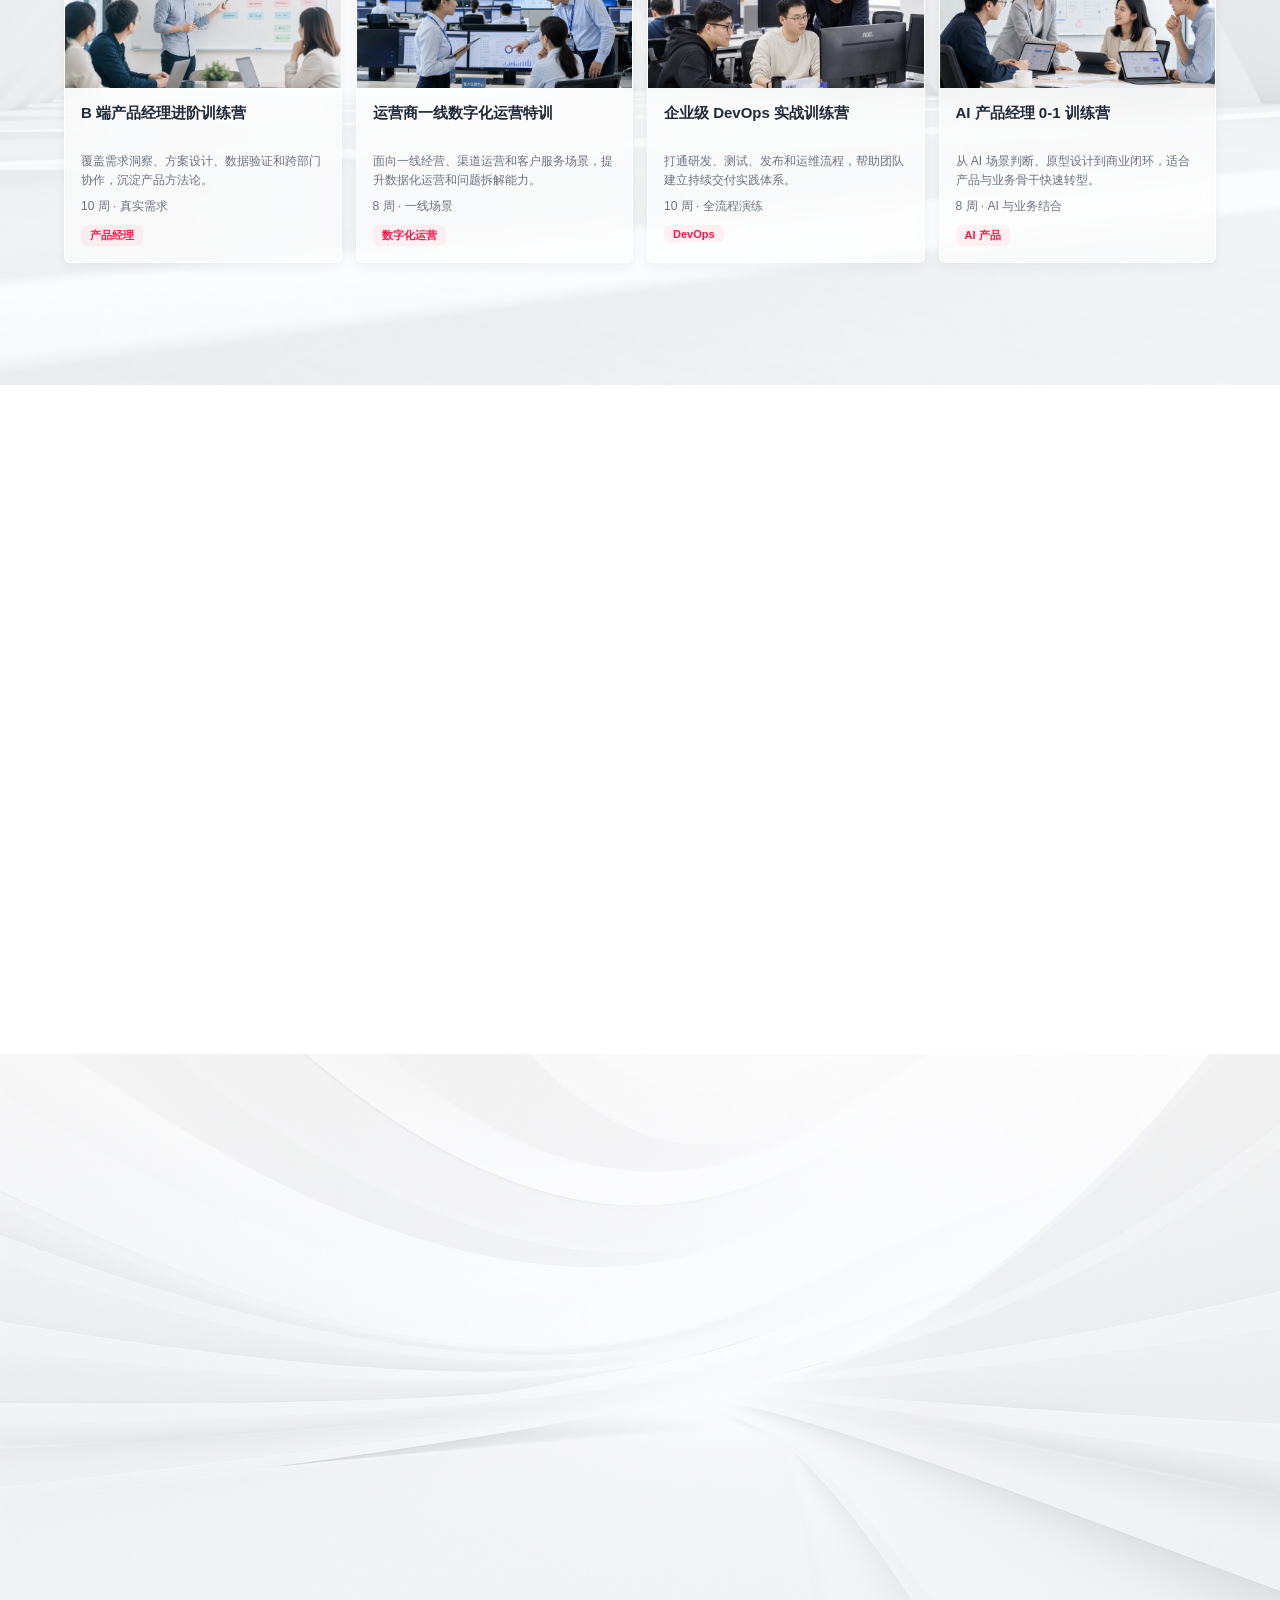
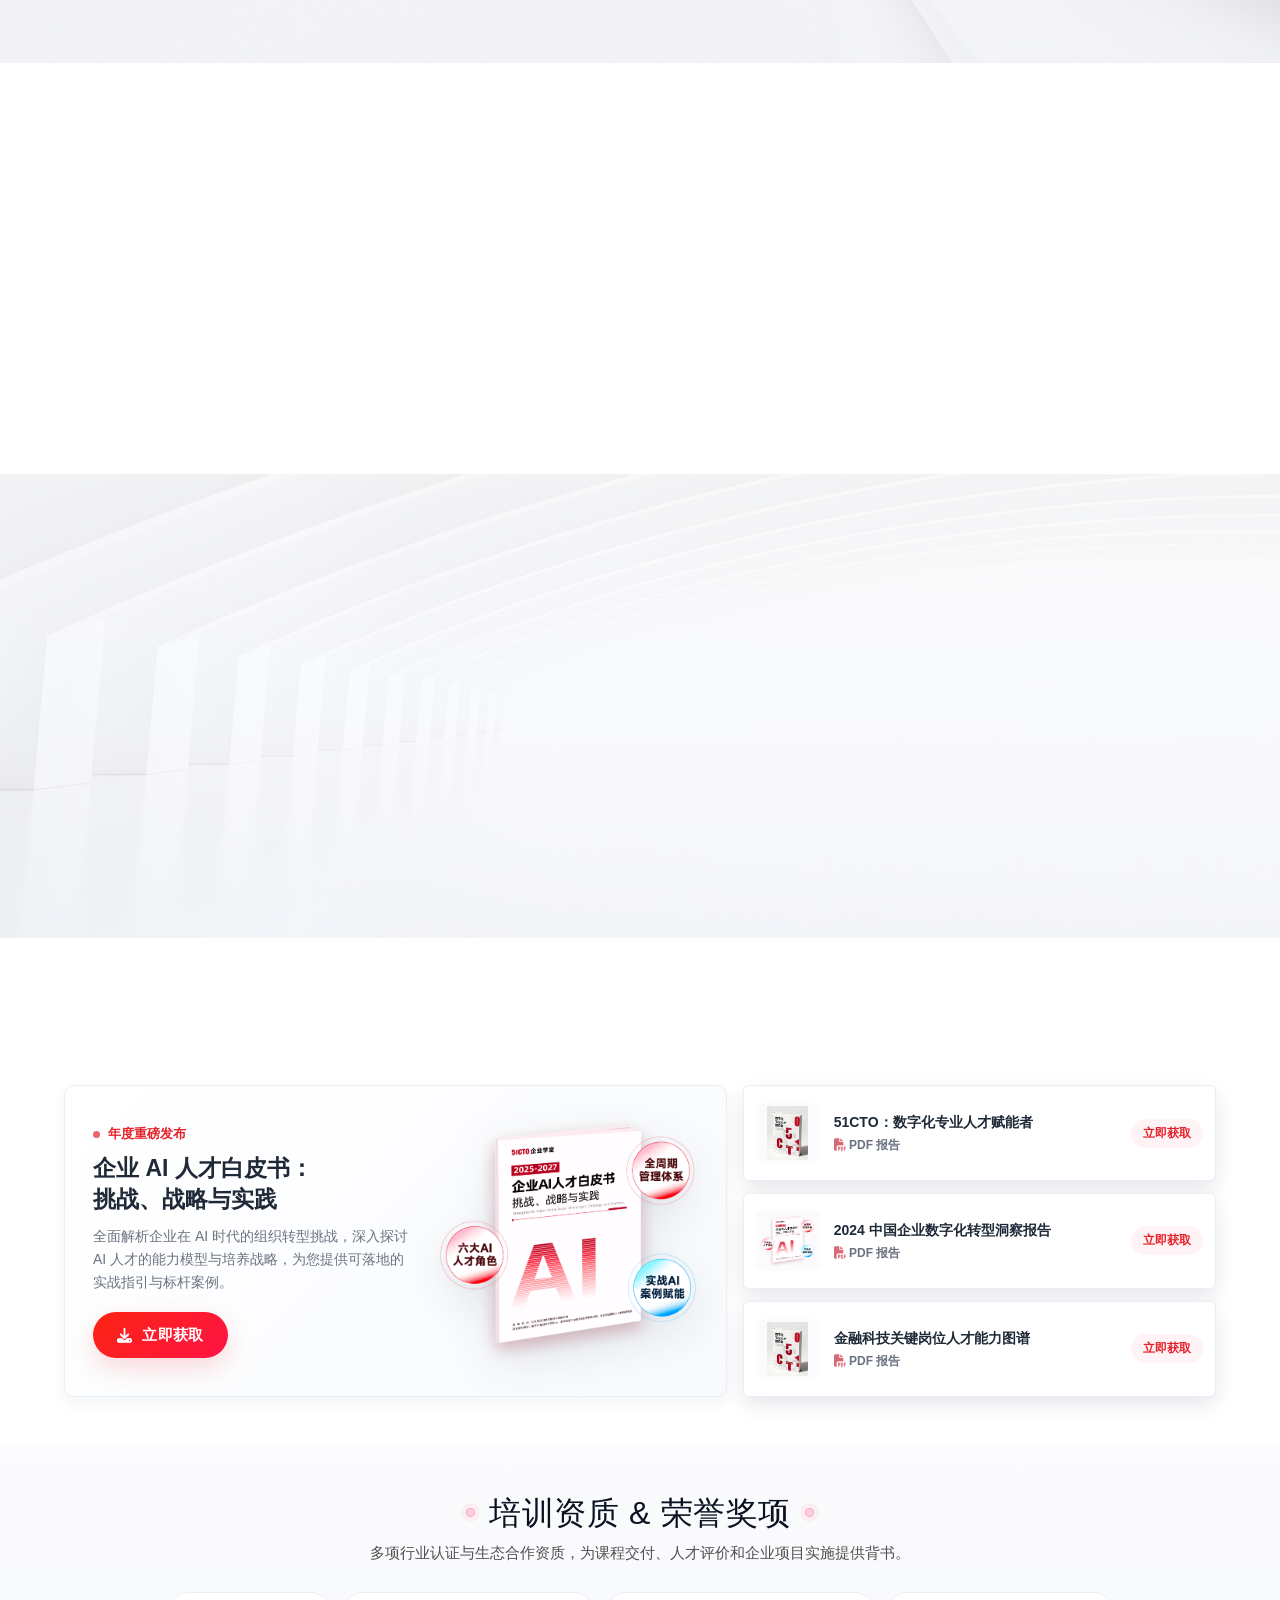
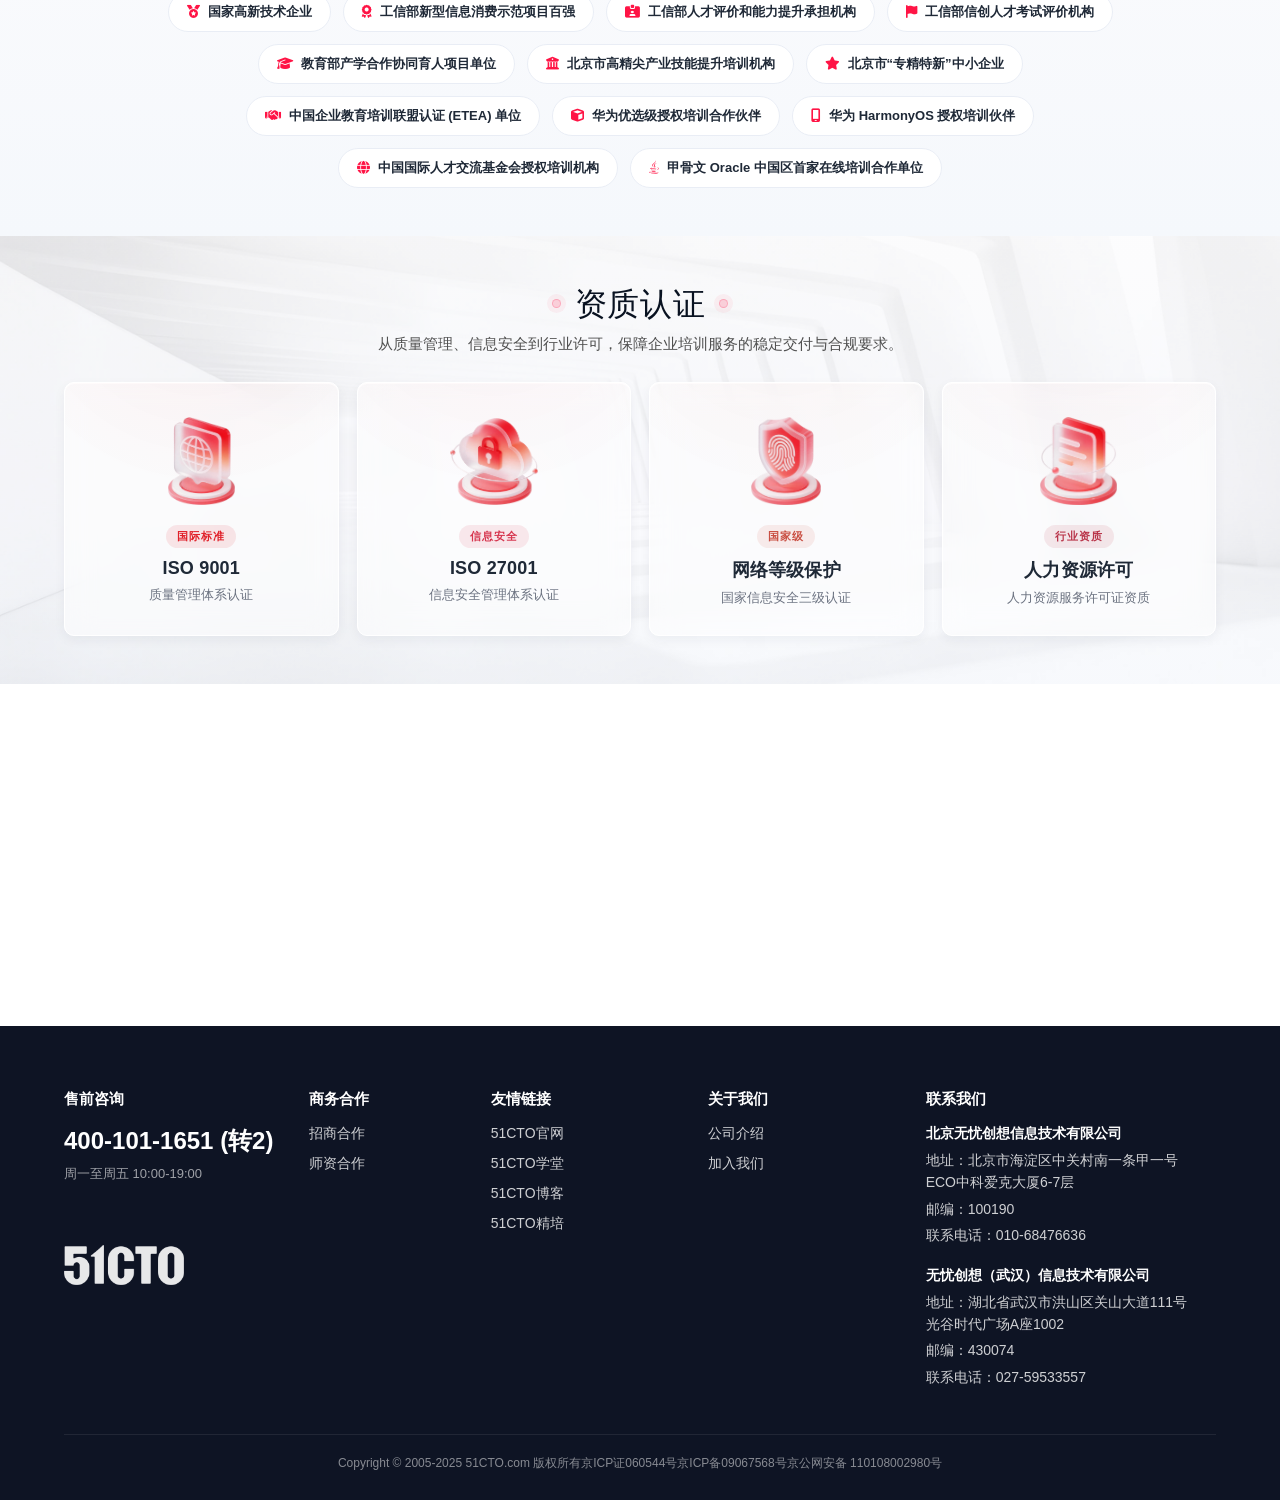
==== commit ba186527: "去除讲师标签" ====
--- a/index.html
+++ b/index.html
@@ -955,7 +955,6 @@
     </div>
     <div class="experts reveal delay-1" id="experts">
       <div class="expert-poster is-open" data-i="0">
-        <span class="badge">架构</span>
         <div class="photo" style="background-image:url('assets/teachers/1.png')"></div>
         <div class="info">
           <div class="name-row"><h4>齐老师</h4></div>
@@ -964,7 +963,6 @@
         </div>
       </div>
       <div class="expert-poster" data-i="1">
-        <span class="badge">架构</span>
         <div class="photo" style="background-image:url('assets/teachers/2.png')"></div>
         <div class="info">
           <div class="name-row"><h4>刘老师</h4></div>
@@ -973,7 +971,6 @@
         </div>
       </div>
       <div class="expert-poster" data-i="2">
-        <span class="badge">AI</span>
         <div class="photo" style="background-image:url('assets/teachers/3.png')"></div>
         <div class="info">
           <div class="name-row"><h4>卢老师</h4></div>
@@ -982,7 +979,6 @@
         </div>
       </div>
       <div class="expert-poster" data-i="3">
-        <span class="badge">AI能源</span>
         <div class="photo" style="background-image:url('assets/teachers/4.png')"></div>
         <div class="info">
           <div class="name-row"><h4>崔老师</h4></div>
@@ -991,7 +987,6 @@
         </div>
       </div>
       <div class="expert-poster" data-i="4">
-        <span class="badge">办公自动化</span>
         <div class="photo" style="background-image:url('assets/teachers/5.png')"></div>
         <div class="info">
           <div class="name-row"><h4>张老师</h4></div>
@@ -1000,7 +995,6 @@
         </div>
       </div>
       <div class="expert-poster" data-i="5">
-        <span class="badge">产品</span>
         <div class="photo" style="background-image:url('assets/teachers/6.png')"></div>
         <div class="info">
           <div class="name-row"><h4>彭老师</h4></div>
